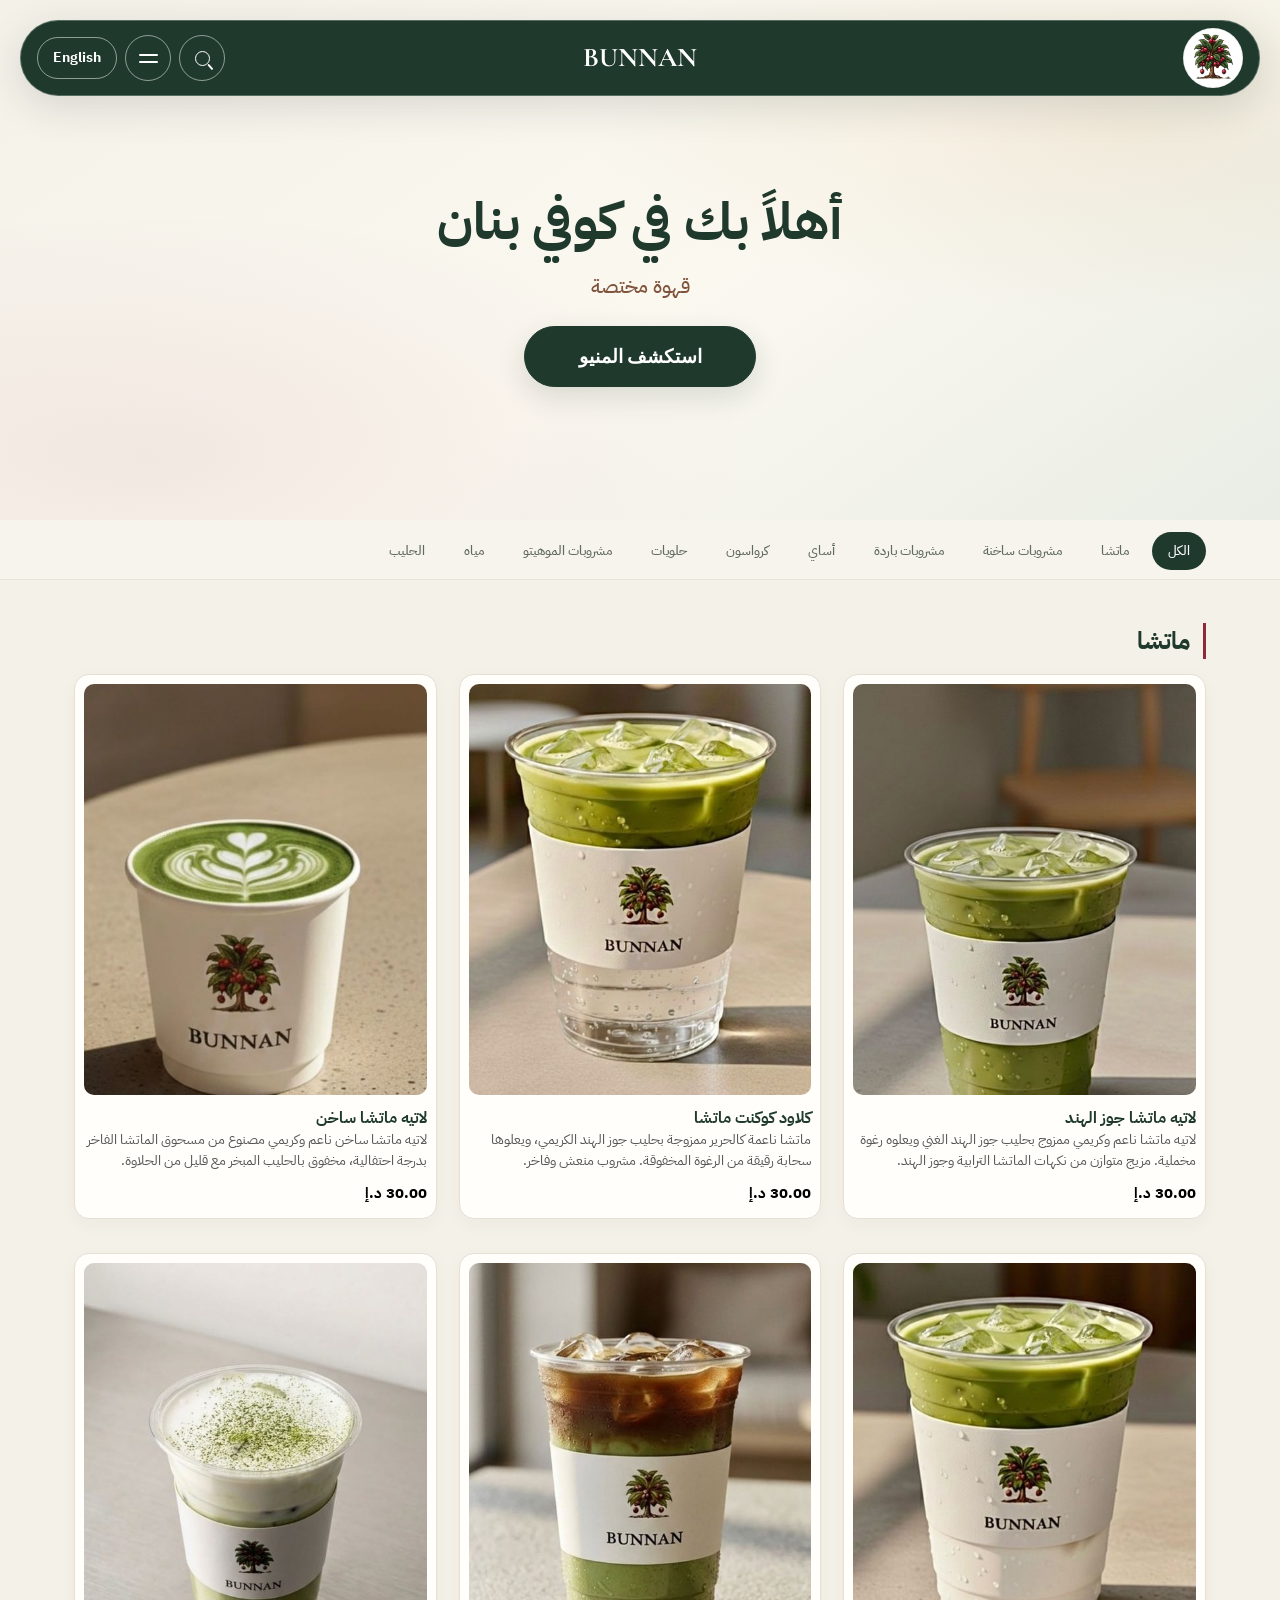
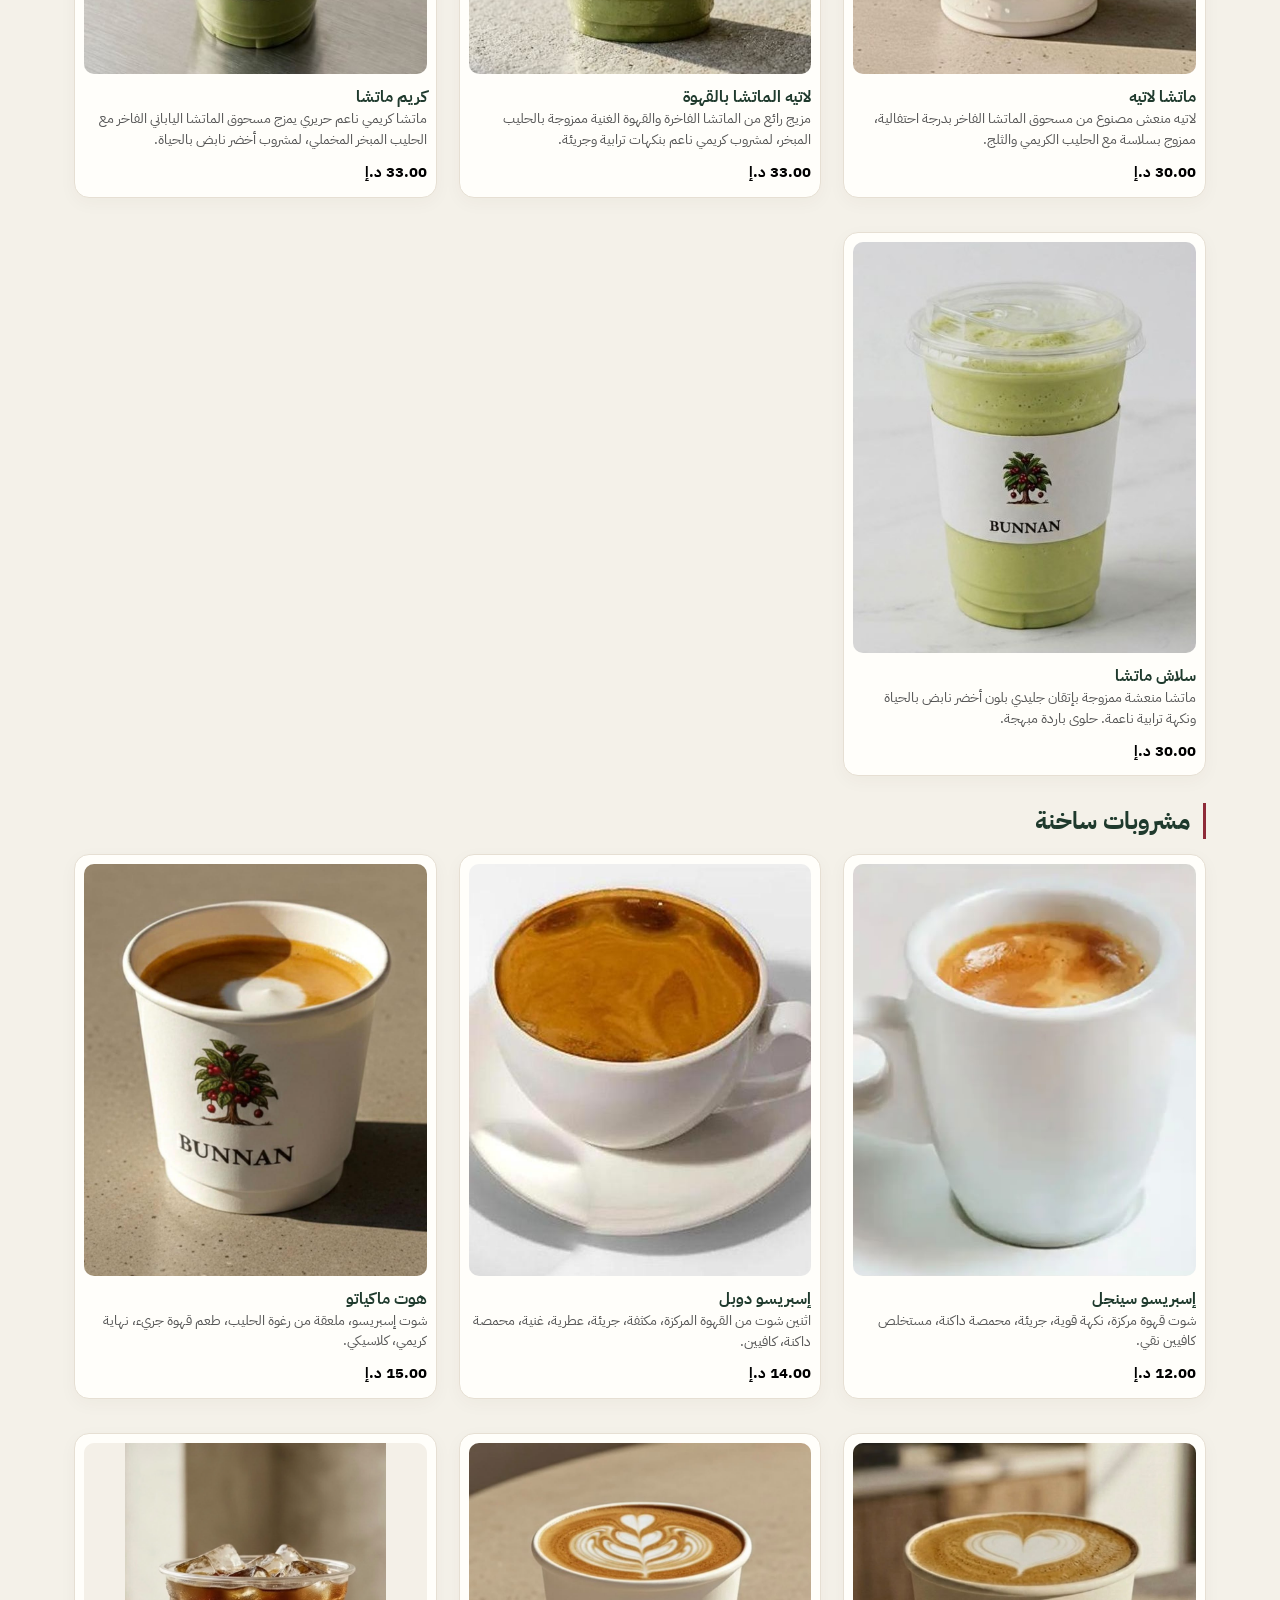
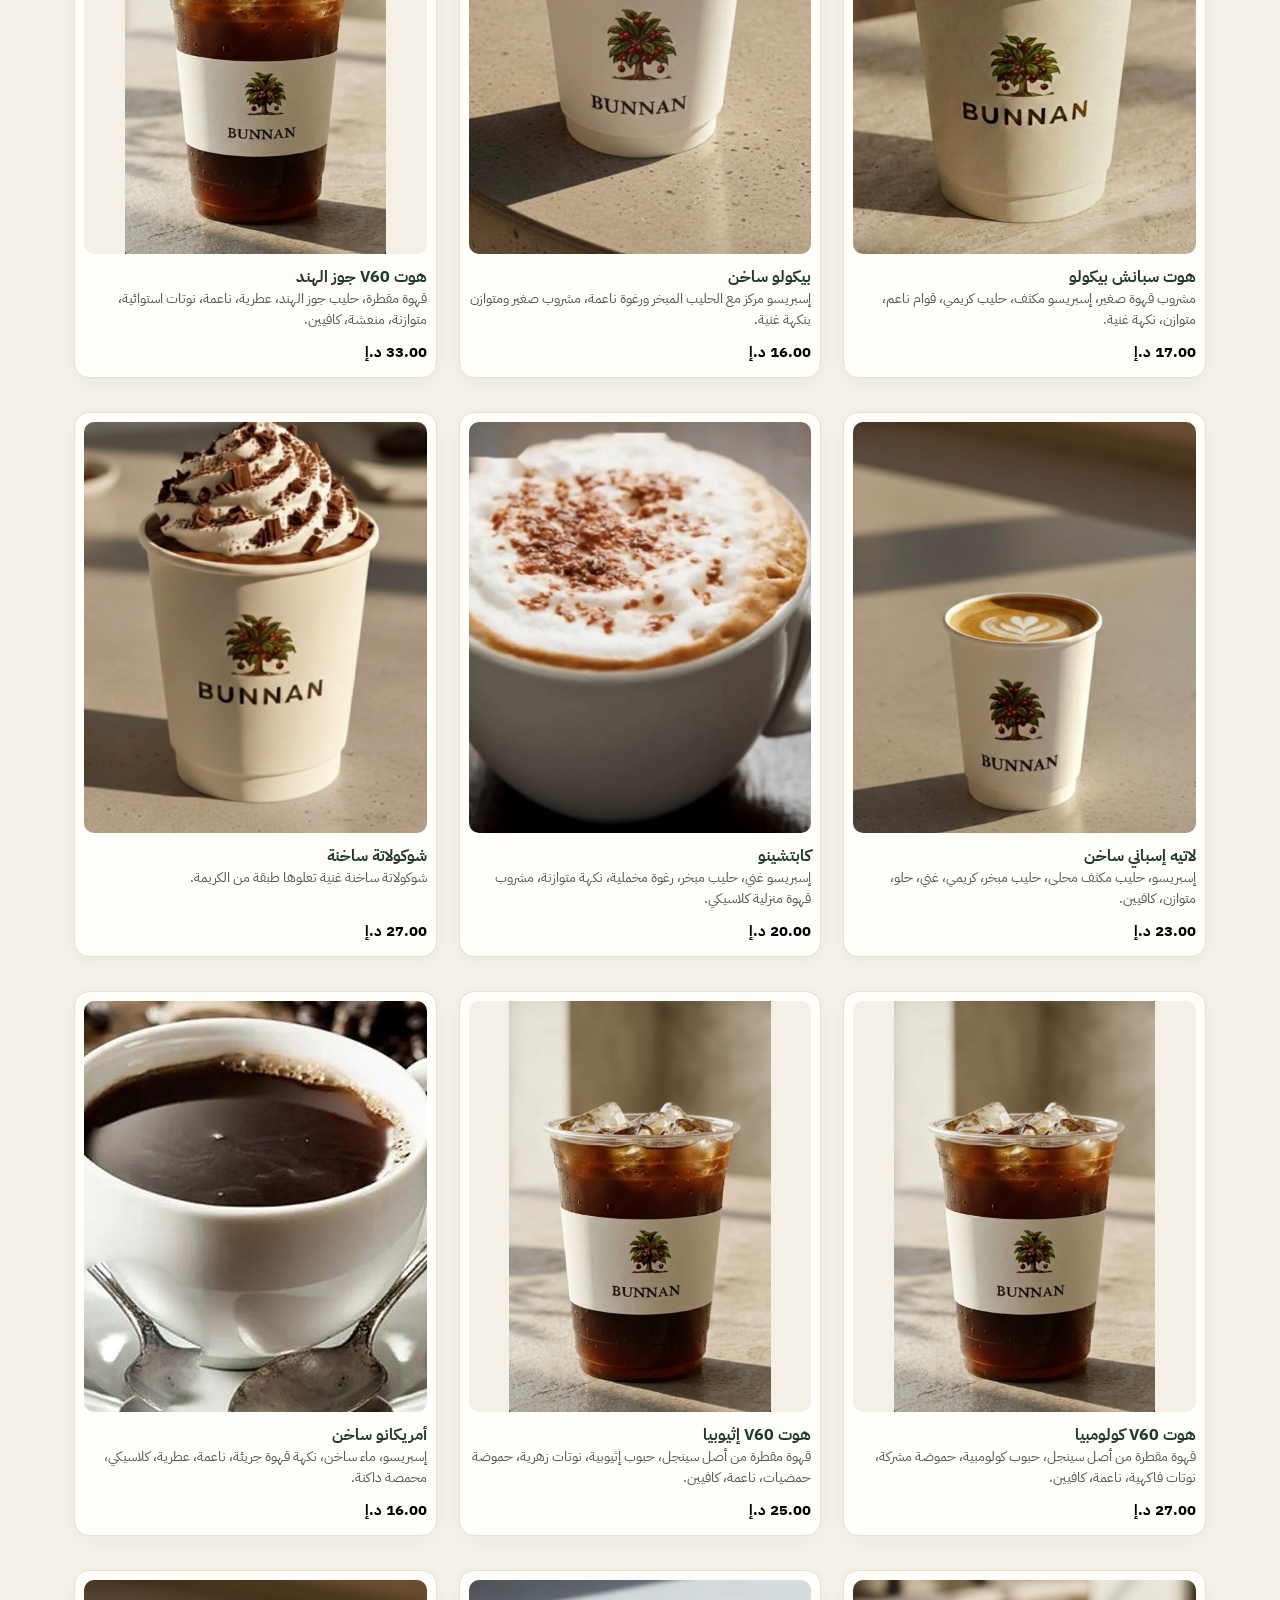
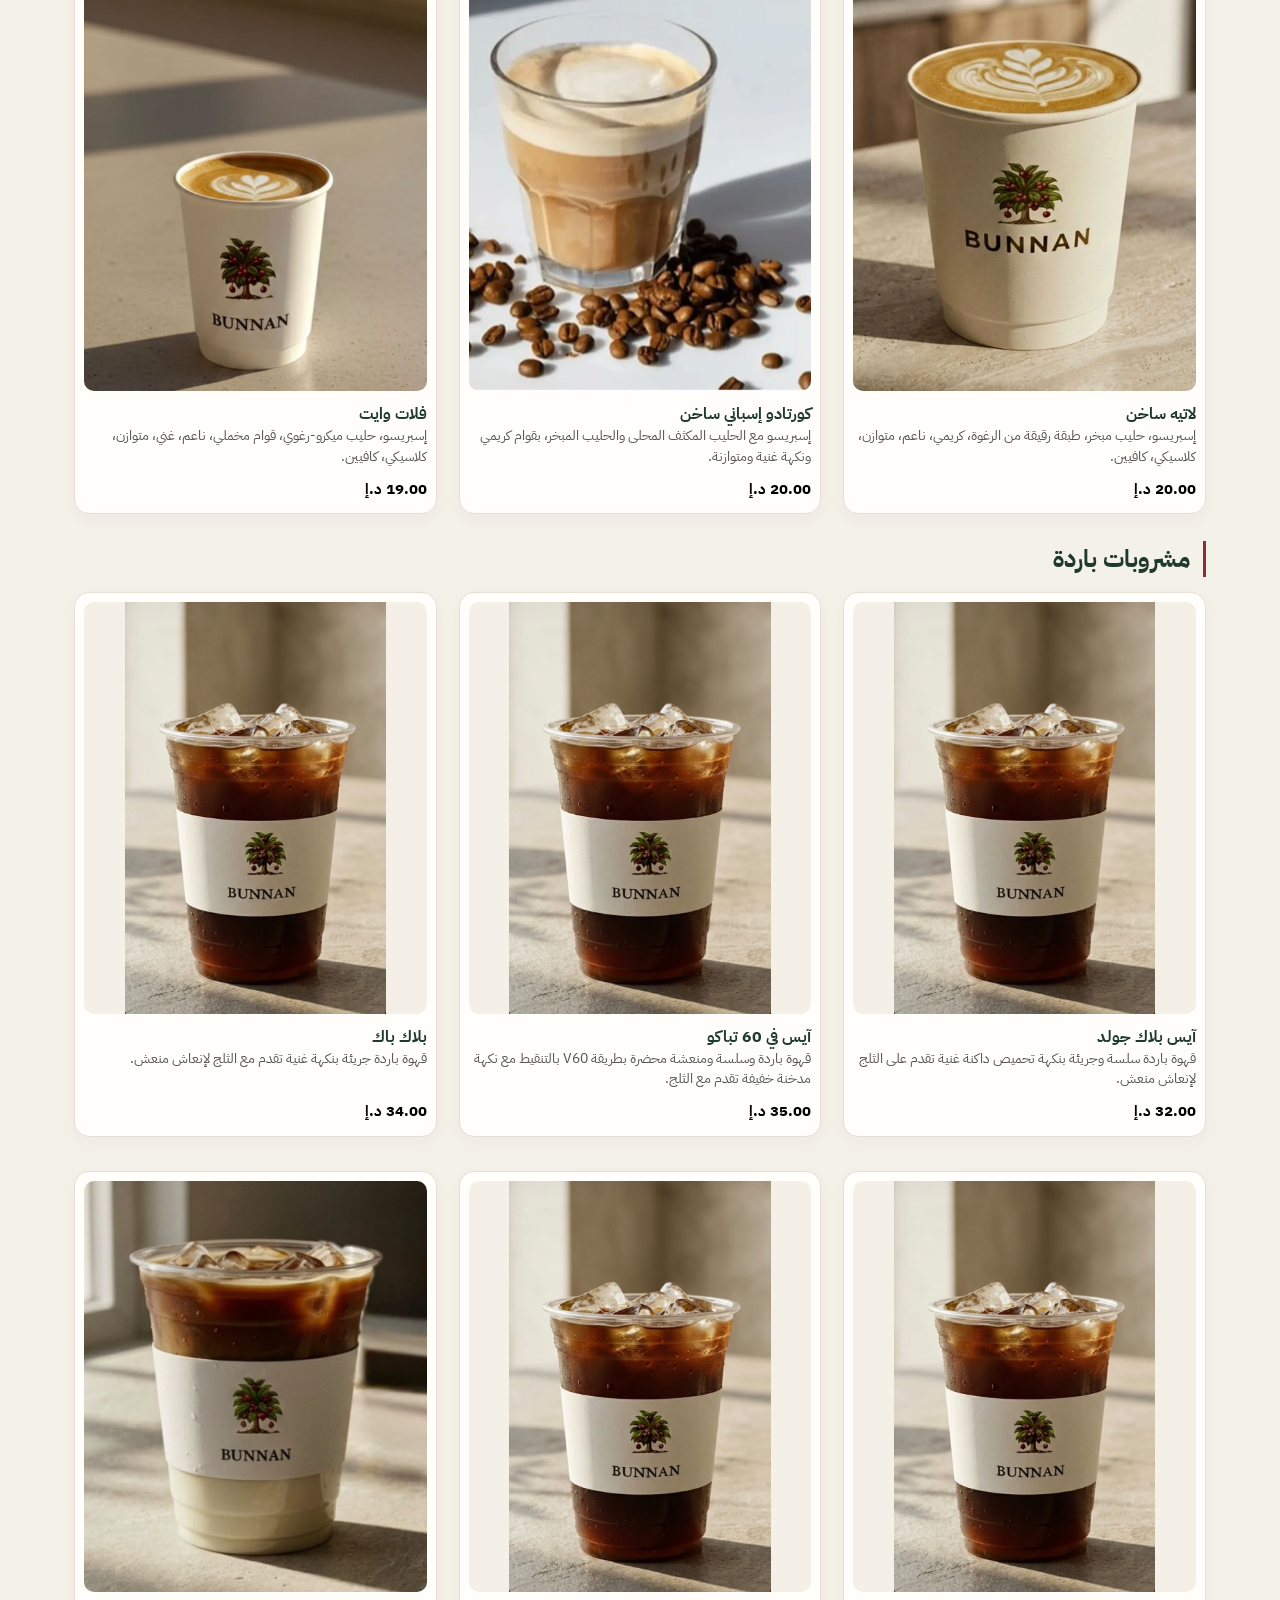
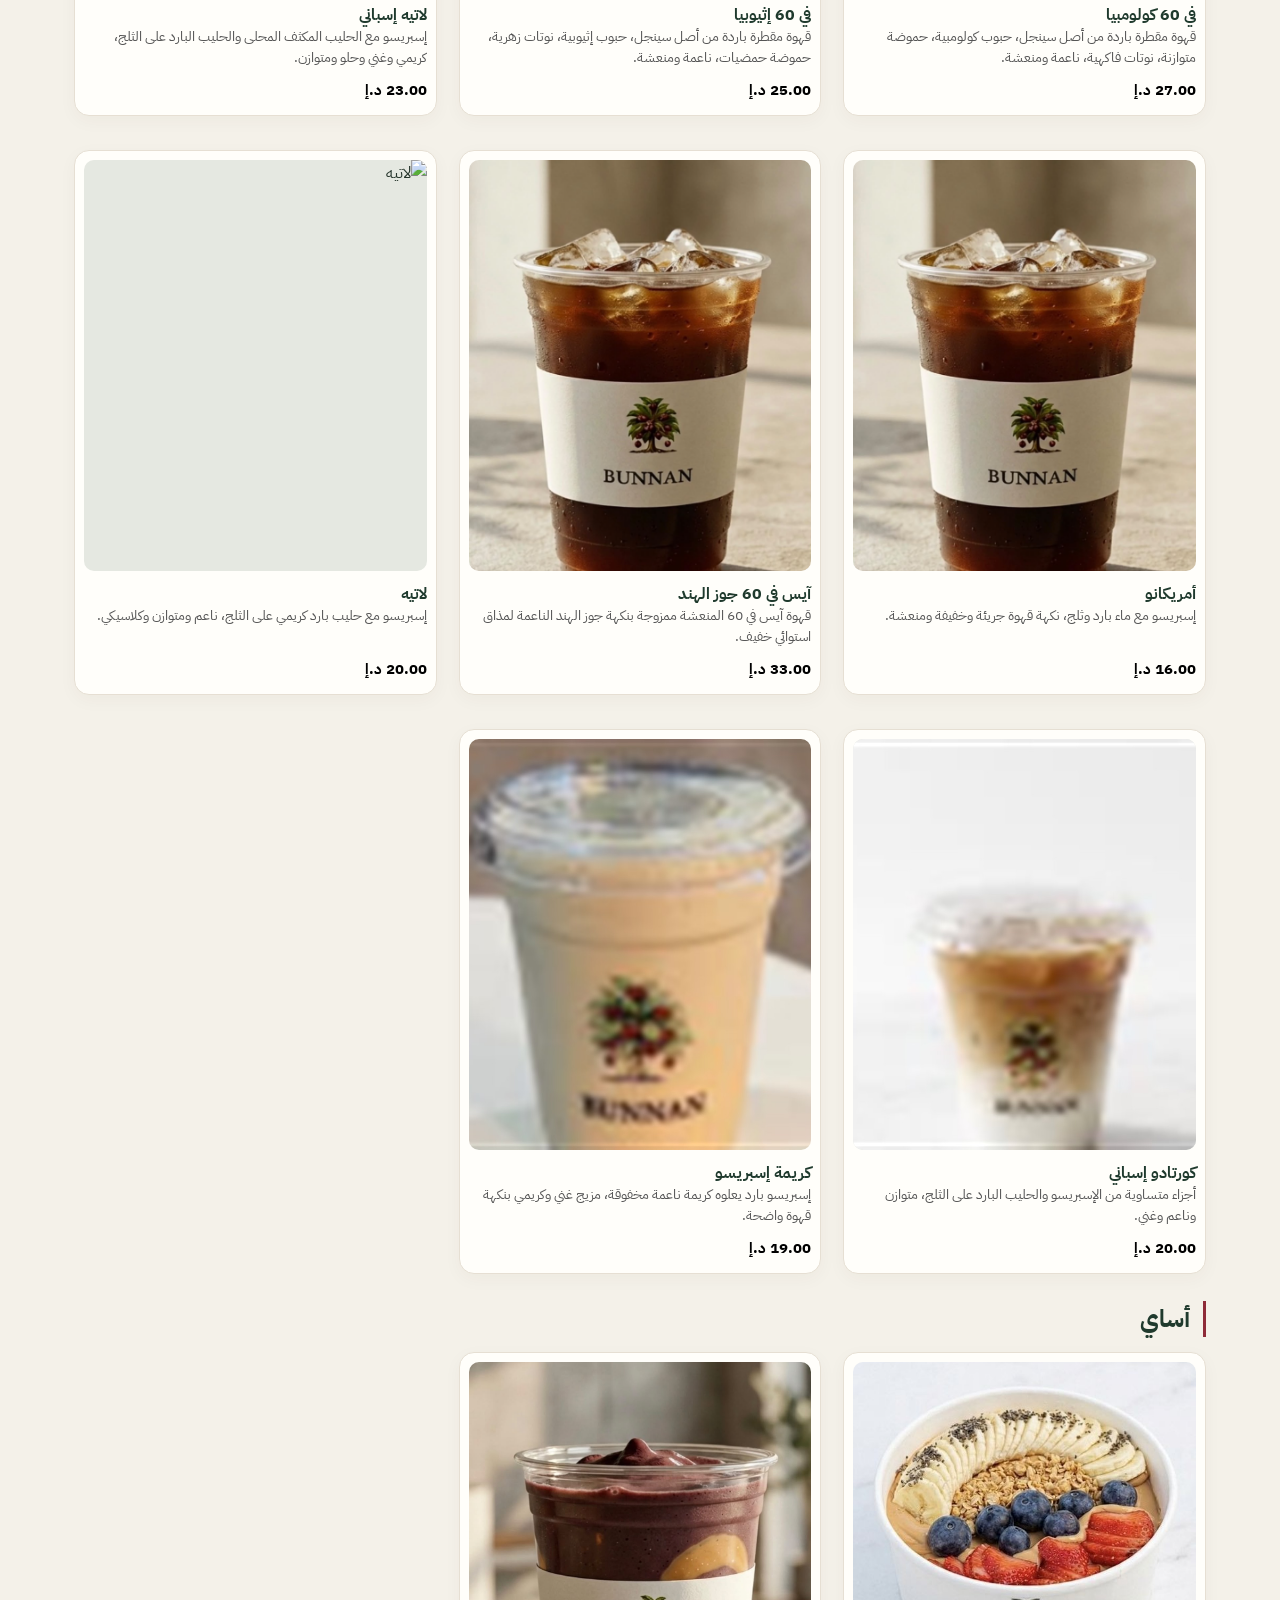
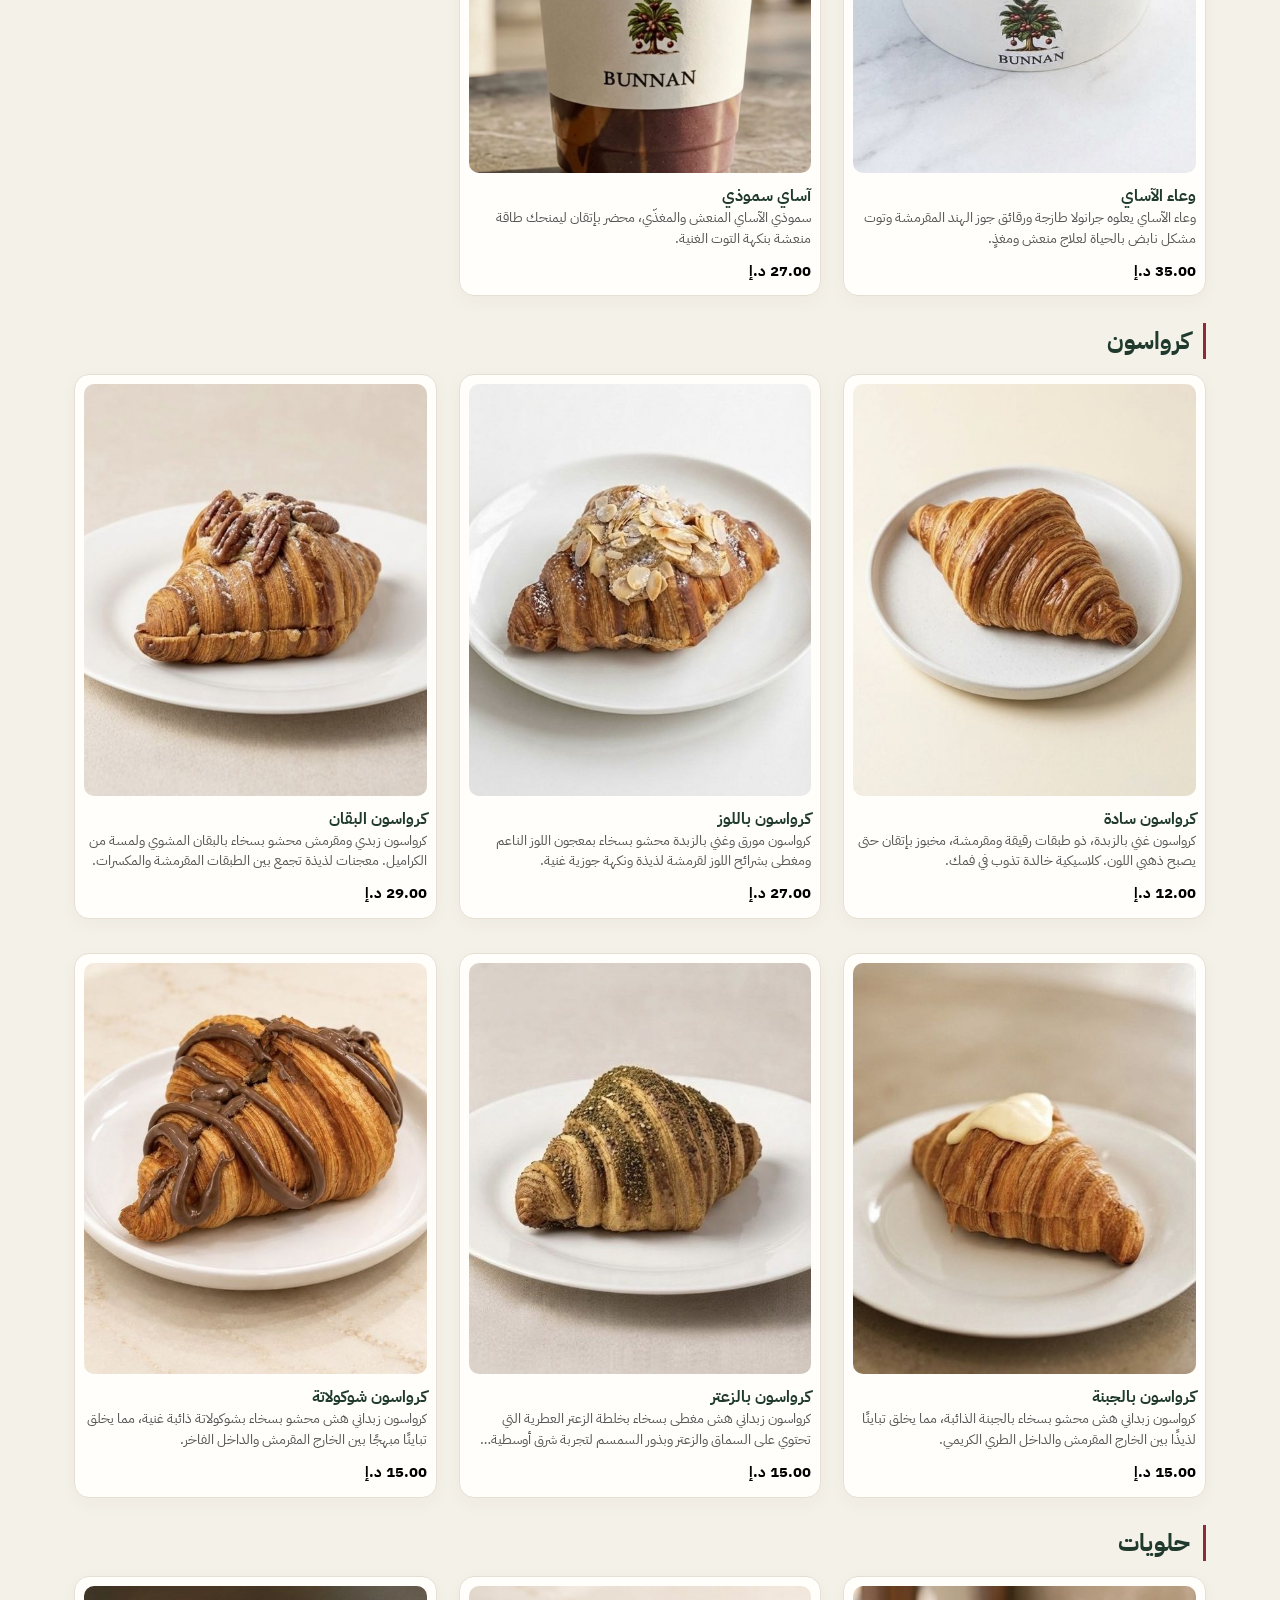
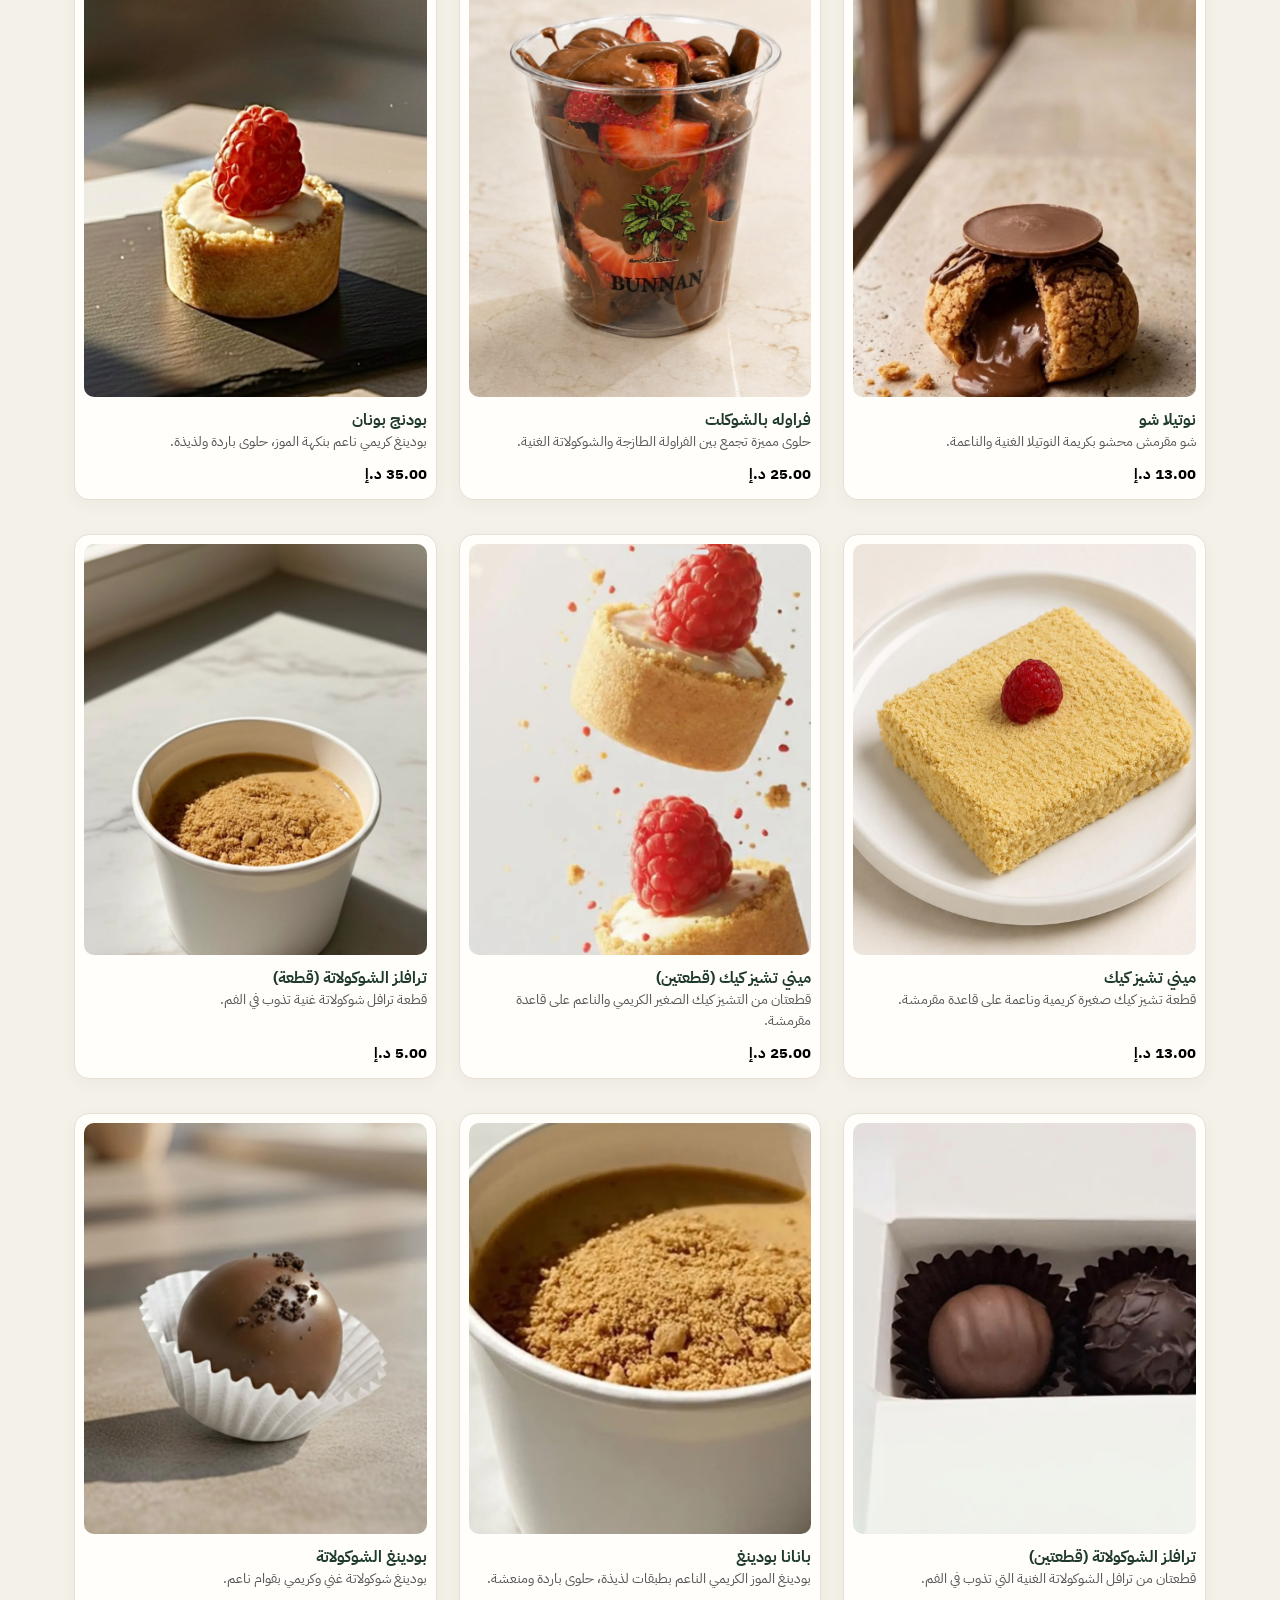
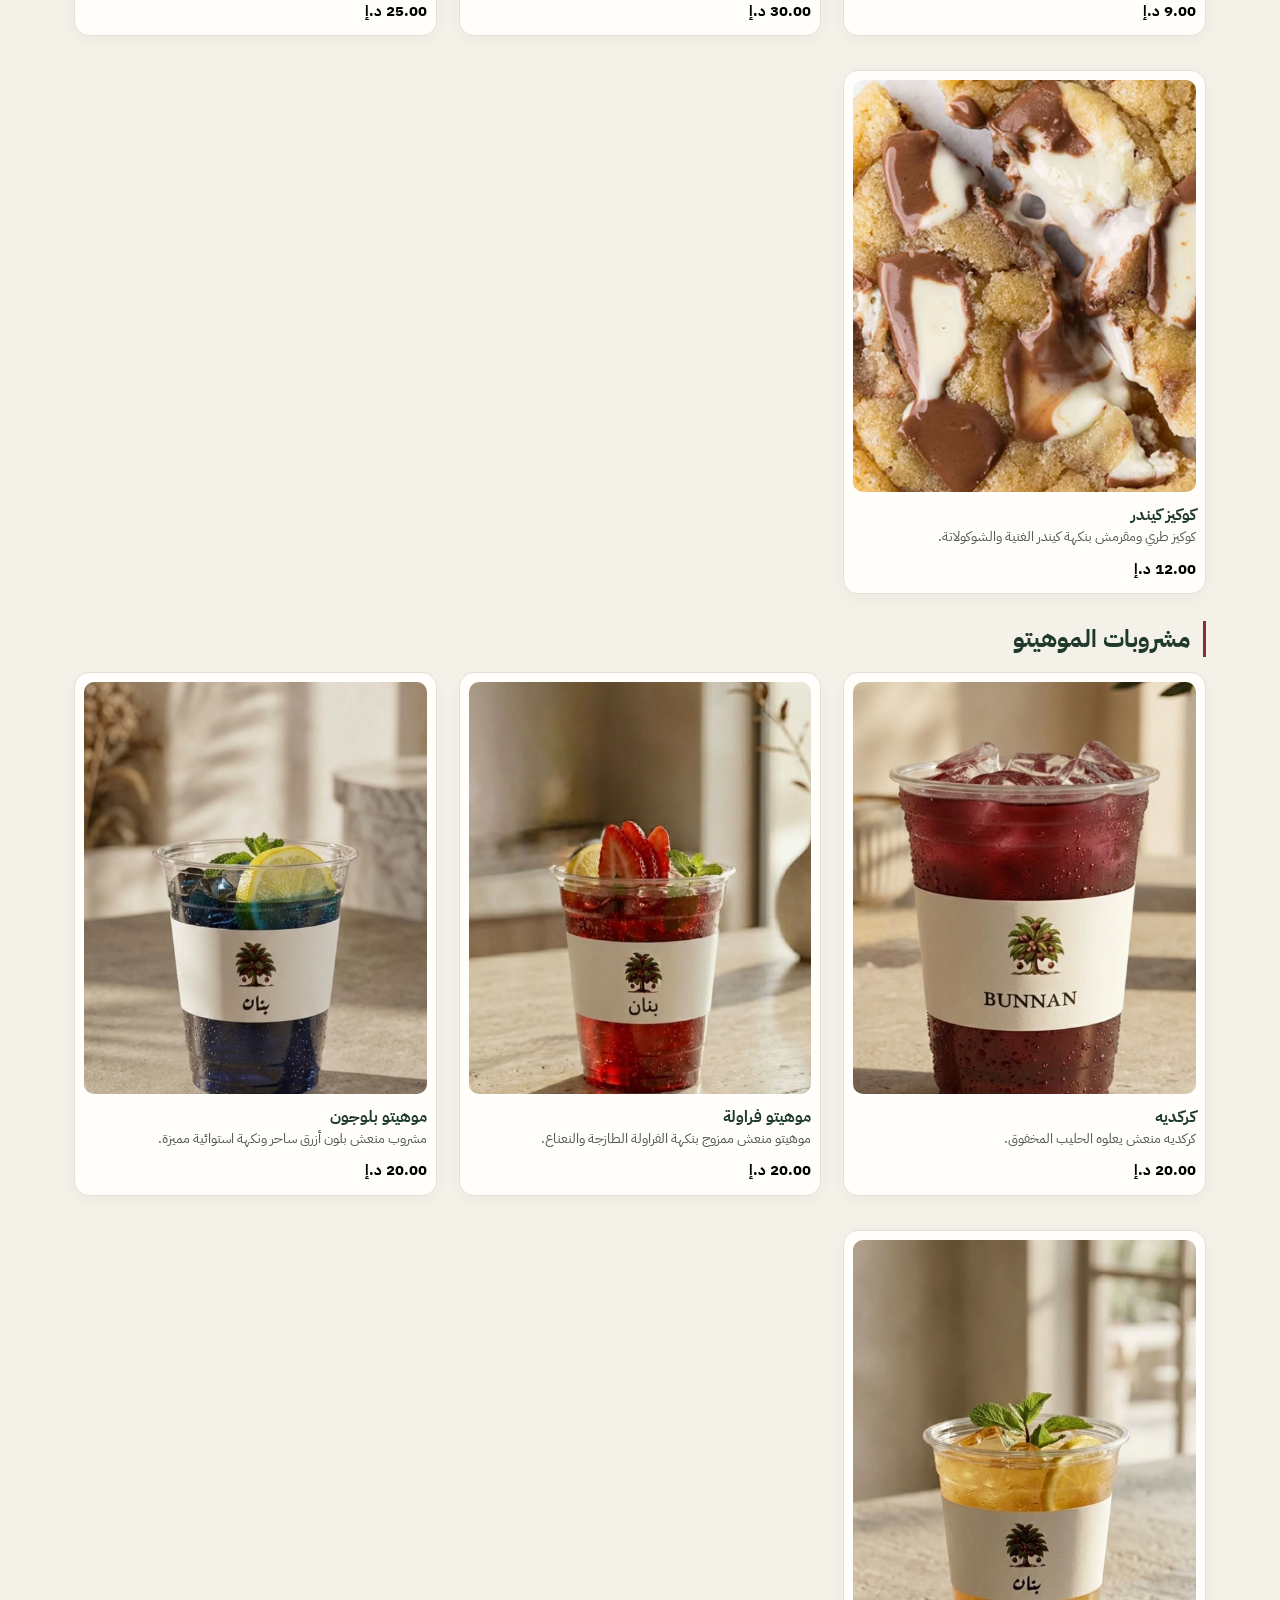
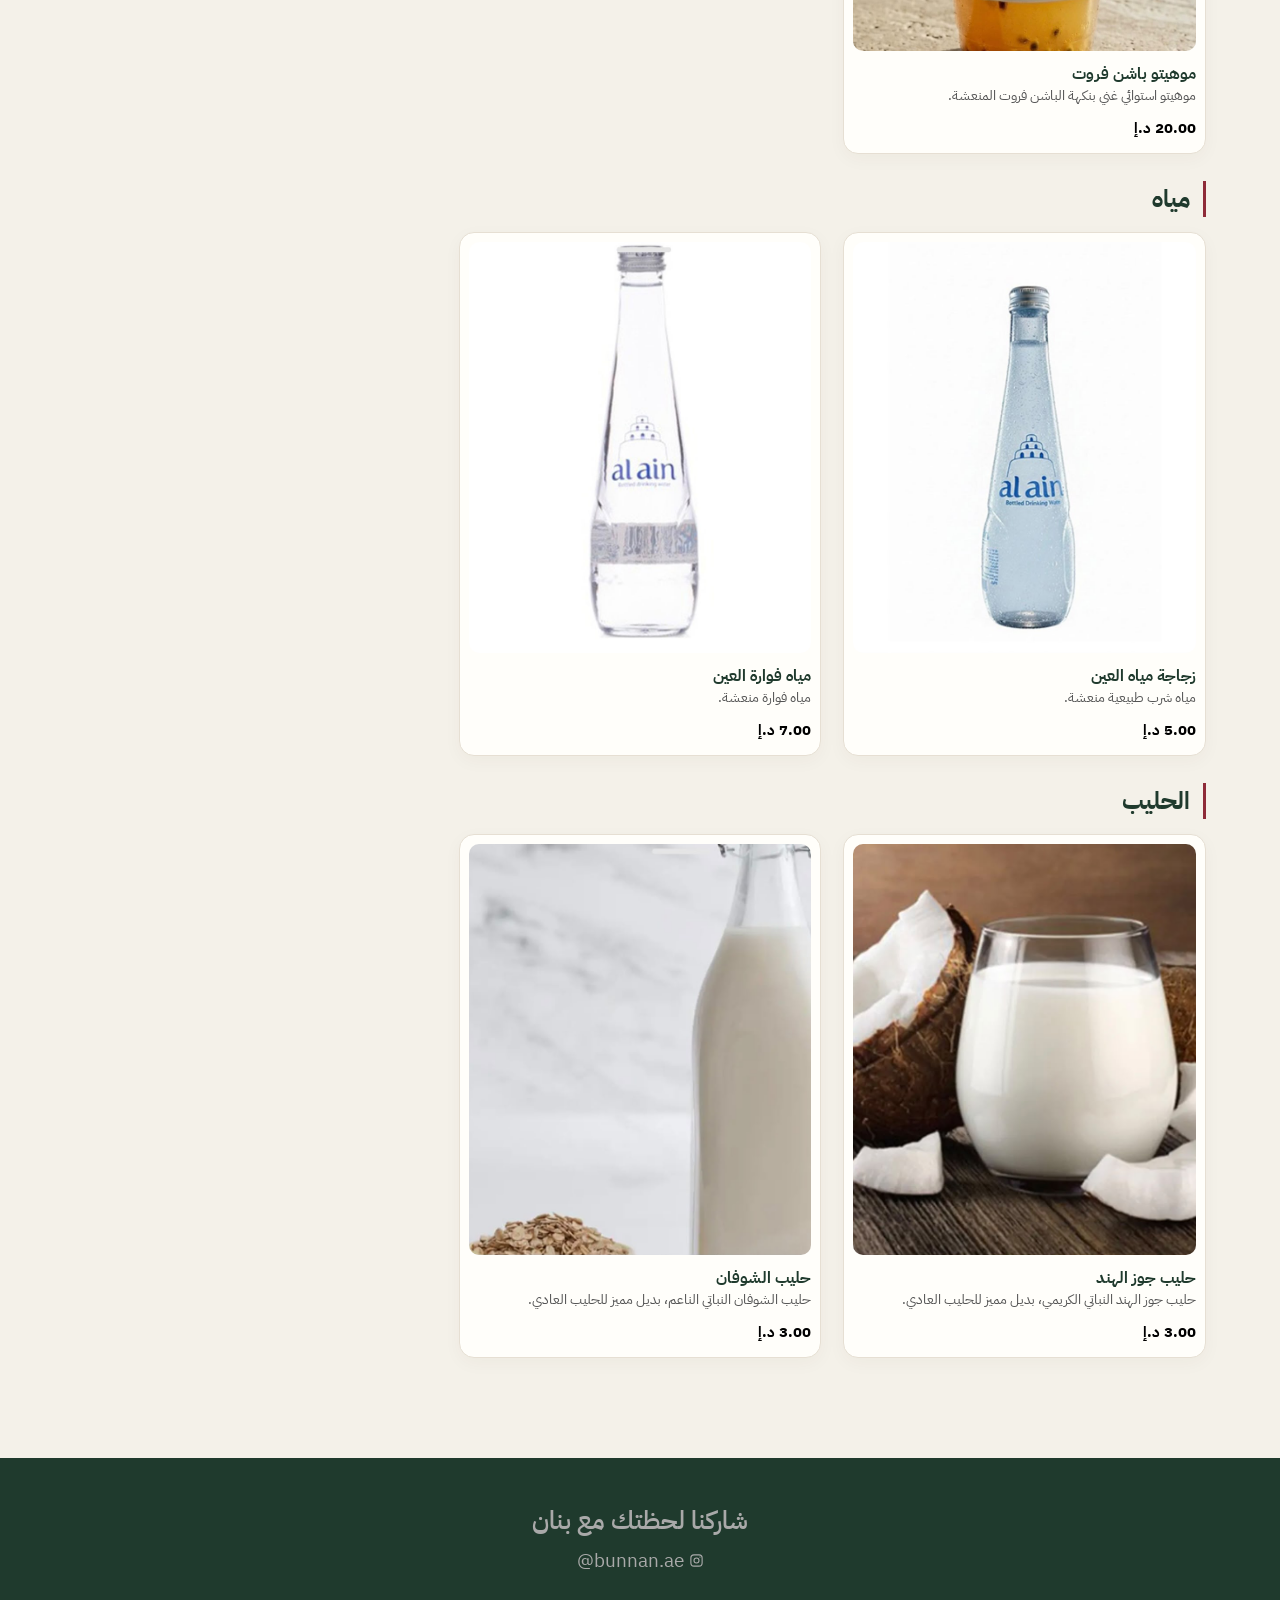
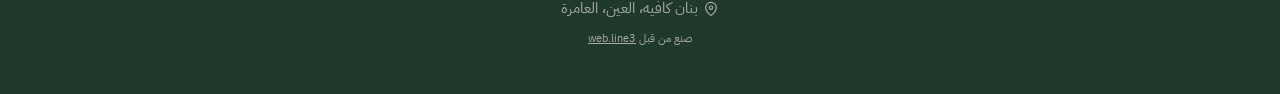
==== index.html @ 2fe4b84b "Align English drink names with Arabic Co-authored-by: Copilot <223556219+Copilot@users.noreply.githu" ====
<!DOCTYPE html>
<html lang="ar" dir="rtl">
<head>
<meta charset="utf-8">
<meta name="viewport" content="width=device-width, initial-scale=1, viewport-fit=cover">
<title>Bunnan Coffee | بنان كافيه</title>
<link rel="preconnect" href="https://fonts.googleapis.com">
<link rel="preconnect" href="https://fonts.gstatic.com" crossorigin>
<link href="https://fonts.googleapis.com/css2?family=Cormorant+Garamond:wght@500;600;700&family=IBM+Plex+Sans+Arabic:wght@400;500;600;700&family=Reem+Kufi:wght@400;500;600;700&display=swap" rel="stylesheet">
<link rel="stylesheet" href="style.css">
</head>
<body>
<header class="hero" id="top" aria-labelledby="hero-title">
  <nav class="hero-bar" aria-label="التنقل الرئيسي" data-ar-label="التنقل الرئيسي" data-en-label="Main navigation">
    <a class="brand" href="#top" aria-label="Bunnan Coffee، الرئيسية" data-ar-label="Bunnan Coffee، الرئيسية" data-en-label="Bunnan Coffee, home">
      <span class="brand-word" lang="en" dir="ltr">BUNNAN</span>
      <span class="brand-mark"><img src="images/logo.png" alt="Bunnan Coffee logo"></span>
    </a>
    <div class="hero-actions">
      <button id="language-toggle" class="language-button" type="button" aria-label="Switch language" title="Switch language">English</button>
      <button id="menu-trigger" class="icon-button" type="button" aria-label="انتقل إلى المنيو" title="انتقل إلى المنيو">
        <span class="menu-icon" aria-hidden="true"><i></i><i></i></span>
      </button>
      <button id="search-trigger" class="icon-button" type="button" aria-label="ابحث في المنيو" title="ابحث في المنيو">
        <span class="search-icon" aria-hidden="true"></span>
      </button>
    </div>
  </nav>
  <div class="hero-copy">
    <h1 id="hero-title" data-ar="أهلاً بك في كوفي بنان" data-en="Welcome to Bunnan Coffee">أهلاً بك في كوفي بنان</h1>
    <p class="hero-description" data-ar="قهوة مختصة" data-en="Specialty coffee">قهوة مختصة</p>
    <a class="hero-cta" href="#menu-tools" lang="en" dir="ltr" data-ar="استكشف المنيو" data-en="Explore Menu">استكشف المنيو</a>
  </div>
</header>
<section class="menu-tools" id="menu-tools" aria-label="البحث في المنيو" data-ar-label="البحث في المنيو" data-en-label="Menu search">
  <div class="tools-inner">
    <form id="search-form" class="search-field" role="search">
      <span class="search-icon" aria-hidden="true"></span>
      <input id="menu-search" type="search" placeholder="ابحث عن مشروب أو صنف" data-ar-placeholder="ابحث عن مشروب أو صنف" data-en-placeholder="Search drinks or items" autocomplete="off" aria-label="ابحث عن مشروب أو صنف" data-ar-label="ابحث عن مشروب أو صنف" data-en-label="Search drinks or items">
      <button class="clear-search" id="clear-search" type="button" aria-label="مسح البحث" title="مسح البحث" data-ar-label="مسح البحث" data-en-label="Clear search" data-ar-title="مسح البحث" data-en-title="Clear search">×</button>
    </form>
    <nav id="chips" aria-label="تصنيفات المنيو" data-ar-label="تصنيفات المنيو" data-en-label="Menu categories"></nav>
  </div>
</section>
<main id="menu">
  <div id="app"></div>
</main>
<footer class="site-footer">
  <p class="footer-title" data-ar="شاركنا لحظتك مع بنان" data-en="Share your moment with Bunnan">شاركنا لحظتك مع بنان</p>
  <a class="footer-social" href="https://www.instagram.com/bunnan.ae/" target="_blank" rel="noreferrer">
    @bunnan.ae
    <svg class="instagram-icon" viewBox="0 0 24 24" aria-hidden="true" focusable="false">
      <rect x="3" y="3" width="18" height="18" rx="5"></rect>
      <circle cx="12" cy="12" r="4"></circle>
      <circle class="instagram-icon-dot" cx="17.5" cy="6.5" r="1"></circle>
    </svg>
  </a>
  <br>
  <a class="footer-location" href="https://maps.app.goo.gl/QiHh9ZCyEfbAZWTt5?g_st=ic" target="_blank" rel="noopener noreferrer">
    <svg class="location-icon" viewBox="0 0 24 24" aria-hidden="true" focusable="false">
      <path d="M20 10c0 5-8 12-8 12S4 15 4 10a8 8 0 1 1 16 0Z"></path>
      <circle cx="12" cy="10" r="2.5"></circle>
    </svg>
    <span data-ar="بنان كافيه، العين، العامرة" data-en="Bunnan Coffee, Al Ain, Al Amrah">بنان كافيه، العين، العامرة</span>
  </a>
  <p class="footer-credit"><span data-ar="صنع من قبل" data-en="Made by">صنع من قبل</span> <a href="https://www.instagram.com/web.line3/" target="_blank" rel="noreferrer">web.line3</a></p>
</footer>
<script src="menu.js?v=hibiscus-mojito-20261007"></script>
<script src="supabase-config.js"></script>
<script src="https://cdn.jsdelivr.net/npm/@supabase/supabase-js@2"></script>
<script src="app.js?v=drink-translation-20261007"></script>
</body>
</html>
---- style.css ----
:root{--linen:#F4F1E9;--forest:#1F3A2D;--cherry:#8E2B38;--coffee:#80533d;--gold:#c49a54;--ink:#24342a;--mute:#717970;--line:#e5ded1;--paper:#fff;color-scheme:light;box-sizing:border-box;padding-top:env(safe-area-inset-top,0px);padding-bottom:env(safe-area-inset-bottom,0px)}
html{scroll-padding-top:84px;scroll-behavior:smooth}
*,*::before,*::after{box-sizing:border-box}
body{margin:0;background:var(--linen);color:var(--ink);font-family:"IBM Plex Sans Arabic",sans-serif;line-height:1.65}
button,input{font:inherit;color:inherit}
.hero{position:relative;isolation:isolate;display:flex;min-height:520px;flex-direction:column;align-items:center;justify-content:center;overflow:hidden;padding:112px 24px 60px;background:radial-gradient(ellipse at 12% 88%,#8e2b3812 0,transparent 38%),radial-gradient(ellipse at 88% 24%,#c49a5420 0,transparent 34%),linear-gradient(145deg,#f4f1e9 0%,#fbf8f0 55%,#e9ede5 100%);color:var(--forest)}
.hero-bar{position:absolute;top:20px;right:max(18px,calc((100vw - 1240px)/2));left:max(18px,calc((100vw - 1240px)/2));z-index:3;display:flex;align-items:center;justify-content:space-between;min-height:76px;padding:8px 13px 8px 16px;border:1px solid #ffffff40;border-radius:999px;background:var(--forest);box-shadow:0 10px 40px #17251d24;backdrop-filter:blur(18px);-webkit-backdrop-filter:blur(18px)}
.brand{position:absolute;inset:0;width:auto;height:auto;overflow:visible;direction:ltr;text-decoration:none;pointer-events:none}
html[lang="en"] .brand{flex-direction:row-reverse}
.brand-word{position:absolute;top:50%;left:50%;color:#fff;font-family:"Cormorant Garamond",serif;font-size:27px;font-weight:700;transform:translate(-50%,-50%)}
.brand-mark{position:absolute;top:50%;right:16px;display:grid;width:60px;height:60px;place-items:center;overflow:hidden;border:1px solid #00000012;border-radius:50%;background:#fff;pointer-events:auto;transform:translateY(-50%)}
.brand-mark img{display:block;width:100%;height:100%;object-fit:cover}
.hero-actions{position:absolute;left:16px;display:flex;align-items:center;gap:8px;direction:ltr}
.icon-button{display:grid;width:46px;height:46px;place-items:center;border:1px solid #ffffff80;border-radius:50%;background:transparent;color:#fff;cursor:pointer;transition:background .2s,transform .2s}
.language-button{min-height:42px;padding:0 15px;border:1px solid #ffffff80;border-radius:999px;background:transparent;color:#fff;font-size:14px;font-weight:700;cursor:pointer;transition:background .2s,transform .2s}
.language-button:hover{background:#ffffff24;transform:translateY(-1px)}
.icon-button:hover{background:#ffffff24;transform:translateY(-1px)}
.search-icon{position:relative;display:block;width:15px;height:15px;border:1.7px solid currentColor;border-radius:50%}
.search-icon::after{position:absolute;right:-5px;bottom:-3px;width:7px;height:1.7px;border-radius:2px;background:currentColor;content:"";transform:rotate(48deg)}
.menu-icon{display:grid;width:19px;gap:5px}
.menu-icon i{display:block;width:19px;height:2px;border-radius:2px;background:currentColor}
.hero-copy{position:static;width:min(92%,720px);margin:auto;text-align:center;transform:none}
.hero-kicker{margin:0 0 15px;color:var(--cherry);font-size:14px;font-weight:600;animation:rise-in .8s .08s both}
.hero-copy h1{margin:0;color:var(--forest);font-family:"IBM Plex Sans Arabic",sans-serif;font-size:52px;font-weight:700;line-height:1.45;animation:rise-in .8s .2s both}
.hero-description{margin:10px 0 23px;color:var(--coffee);font-size:20px;font-weight:500;animation:rise-in .8s .32s both}
.hero-cta{display:inline-flex;min-width:232px;align-items:center;justify-content:center;gap:15px;padding:14px 26px;border:1px solid var(--forest);border-radius:999px;background:var(--forest);color:#fff;text-decoration:none;font-family:"Cormorant Garamond",serif;font-size:19px;font-weight:600;box-shadow:0 10px 28px #1f3a2d24;transition:background .2s,color .2s,transform .2s;animation:rise-in .8s .4s both}
.hero-cta:hover{border-color:var(--cherry);background:var(--cherry);color:#fff;transform:translateY(-2px)}
.hero-cta span{font-size:20px;line-height:1}
@keyframes rise-in{from{opacity:0;transform:translateY(14px)}to{opacity:1;transform:translateY(0)}}
@media(max-width:700px){
	.hero{min-height:460px;padding:91px 14px 48px}
	.hero-bar{top:12px;right:12px;left:12px;min-height:64px;padding:6px 9px 6px 11px}
	.brand-word{left:calc(50% + 8px);font-size:18px}
	.brand-mark{right:10px;width:48px;height:48px}
	.hero-actions{left:10px;gap:2px}
	.icon-button{width:32px;height:32px}
	.language-button{min-height:32px;padding:0 6px;font-size:11px}
	.hero-copy{width:96%}
	.hero-kicker{margin-bottom:10px;font-size:12px}
	.hero-copy h1{font-size:36px;line-height:1.55}
	.hero-description{margin:8px auto 17px;font-size:18px}
	.hero-cta{min-width:205px;padding:12px 21px;font-size:18px}
}
@media(max-width:370px){
	.brand-word{left:calc(50% + 11px);font-size:17px}
	.icon-button{width:30px;height:30px}
	.language-button{min-height:30px;padding:0 4px;font-size:10px}
}
@media(prefers-reduced-motion:reduce){
	.brew-copy,.brew-copy h1,.brew-english{animation:none}
	.brew-copy,.brew-copy h1,.brew-english{opacity:1;transform:none}
}
.menu-tools{position:sticky;top:0;z-index:10;border-bottom:1px solid #e5ded1cc;background:#f8f5eee8;backdrop-filter:blur(18px);-webkit-backdrop-filter:blur(18px)}
.tools-inner{max-width:1180px;margin:auto;padding:12px 24px 9px}
.menu-tools:not(.search-open) .search-field{display:none}
.menu-tools.search-open .search-field{display:flex}
.search-field{position:relative;display:flex;align-items:center;gap:12px;width:min(100%,470px);min-height:45px;margin:0 auto 8px;padding:0 15px;border:1px solid #d8cbb8;border-radius:999px;background:#fff;color:var(--coffee)}
.search-field .search-icon{flex:none}
.search-field input{width:100%;min-width:0;border:0;outline:0;background:transparent;font-size:14px}
.search-field input::placeholder{color:#899087}
.clear-search{display:none;flex:none;width:26px;height:26px;border:0;border-radius:50%;background:#edf0ea;color:var(--forest);font-size:20px;line-height:1;cursor:pointer}
.clear-search.visible{display:block}
#chips{display:flex;gap:7px;overflow-x:auto;scrollbar-width:none}
#chips::-webkit-scrollbar{display:none}
.chip{flex:none;min-height:38px;padding:7px 15px;border:1px solid transparent;border-radius:999px;background:transparent;color:#606b61;cursor:pointer;white-space:nowrap;font-size:13px;font-weight:500;transition:background .2s,color .2s,border-color .2s}
.chip:hover{border-color:#8e2b3840;background:#fff;color:var(--cherry)}
.chip.on{background:var(--forest);color:#fff}
:focus-visible{outline:3px solid #8e2b38a3;outline-offset:3px}
main{max-width:1180px;margin:0 auto;padding:16px 24px 100px}
h2{margin:27px 0 15px;padding-inline-start:13px;border-inline-start:3px solid var(--cherry);color:var(--forest);font-family:"IBM Plex Sans Arabic",sans-serif;font-size:24px;font-weight:700;line-height:1.5}
.grid{display:grid;grid-template-columns:repeat(2,minmax(0,1fr));gap:25px 16px}
@media(min-width:850px){.grid{grid-template-columns:repeat(3,minmax(0,1fr));gap:34px 22px}}
.card{position:relative;display:flex;min-width:0;flex-direction:column;padding:9px 9px 12px;border:1px solid #e6dfd3;border-radius:15px;background:#fffefa;box-shadow:0 5px 18px #46351e0a;transition:transform .22s,border-color .22s,box-shadow .22s}
.card:hover{transform:translateY(-3px);border-color:#c49a5466;box-shadow:0 12px 28px #46351e14}
.ph{position:relative;aspect-ratio:4/4.8;overflow:hidden;border-radius:10px;background:#e5e8e1}
.ph img{width:100%;height:100%;object-fit:cover;transition:transform .55s cubic-bezier(.2,.7,.2,1)}
.ph img.shift-right{object-position:42% center}
.card:hover .ph img{transform:scale(1.035)}
.ph img.fit-contain{object-fit:contain;background:#f4f0e8}
.card:hover .ph img.fit-contain{transform:none}
.ph img.rotate-half{transform:rotate(180deg)}
.card h3{margin:11px 0 0;color:var(--forest);font-family:"IBM Plex Sans Arabic",sans-serif;font-size:16px;font-weight:700;line-height:1.5}
.card-en{margin:1px 0 6px;color:var(--mute);font-family:"Cormorant Garamond",serif;font-size:16px;font-weight:600;line-height:1.35;text-align:left}
.card-desc{margin:0 0 9px;color:#555;font-family:"IBM Plex Sans Arabic",sans-serif;font-size:13.5px;line-height:1.55;display:-webkit-box;line-clamp:2;-webkit-line-clamp:2;-webkit-box-orient:vertical;overflow:hidden}
.price{margin-top:auto;color:#000;font-size:15px;font-weight:700}
.empty{margin:55px 0;color:var(--mute);text-align:center}
.site-footer{padding:42px 20px 46px;background:var(--forest);color:#a9a9a9;text-align:center}
.footer-title{margin:0 0 4px;font-family:"IBM Plex Sans Arabic",sans-serif;font-size:25px;font-weight:600}
.footer-social{display:inline-flex;align-items:center;gap:5px;color:inherit;font-size:19px;text-decoration:none;direction:ltr}
.instagram-icon{width:15px;height:15px;fill:none;stroke:currentColor;stroke-width:1.8}
.instagram-icon-dot{fill:currentColor;stroke:none}
.footer-location{display:inline-flex;align-items:center;gap:5px;margin:20px 0 0;color:inherit;font-size:15px;text-decoration:none}
.location-icon{width:16px;height:16px;flex:none;fill:none;stroke:currentColor;stroke-linecap:round;stroke-linejoin:round;stroke-width:1.8}
.footer-social:hover,.footer-location:hover{color:#fff}
.footer-credit{margin:5px 0 0;color:inherit;font-size:11px}
.footer-credit a{color:inherit}
@media(max-width:700px){
	.tools-inner{padding:10px 14px 7px}
	.search-field{min-height:42px;margin-bottom:7px}
	.chip{min-height:35px;padding:6px 13px;font-size:12px}
	main{padding:10px 14px 70px}
	h2{margin:23px 0 12px;font-size:21px}
	.grid{gap:22px 12px}
	.card h3{font-size:14px;line-height:1.55}
	.card-en{font-size:15px}
	.card-desc{font-size:12.5px}
	.price{font-size:14px}
}
@media(prefers-reduced-motion:reduce){
	*,*::before,*::after{scroll-behavior:auto!important;animation-duration:.01ms!important;animation-iteration-count:1!important;transition-duration:.01ms!important}
}
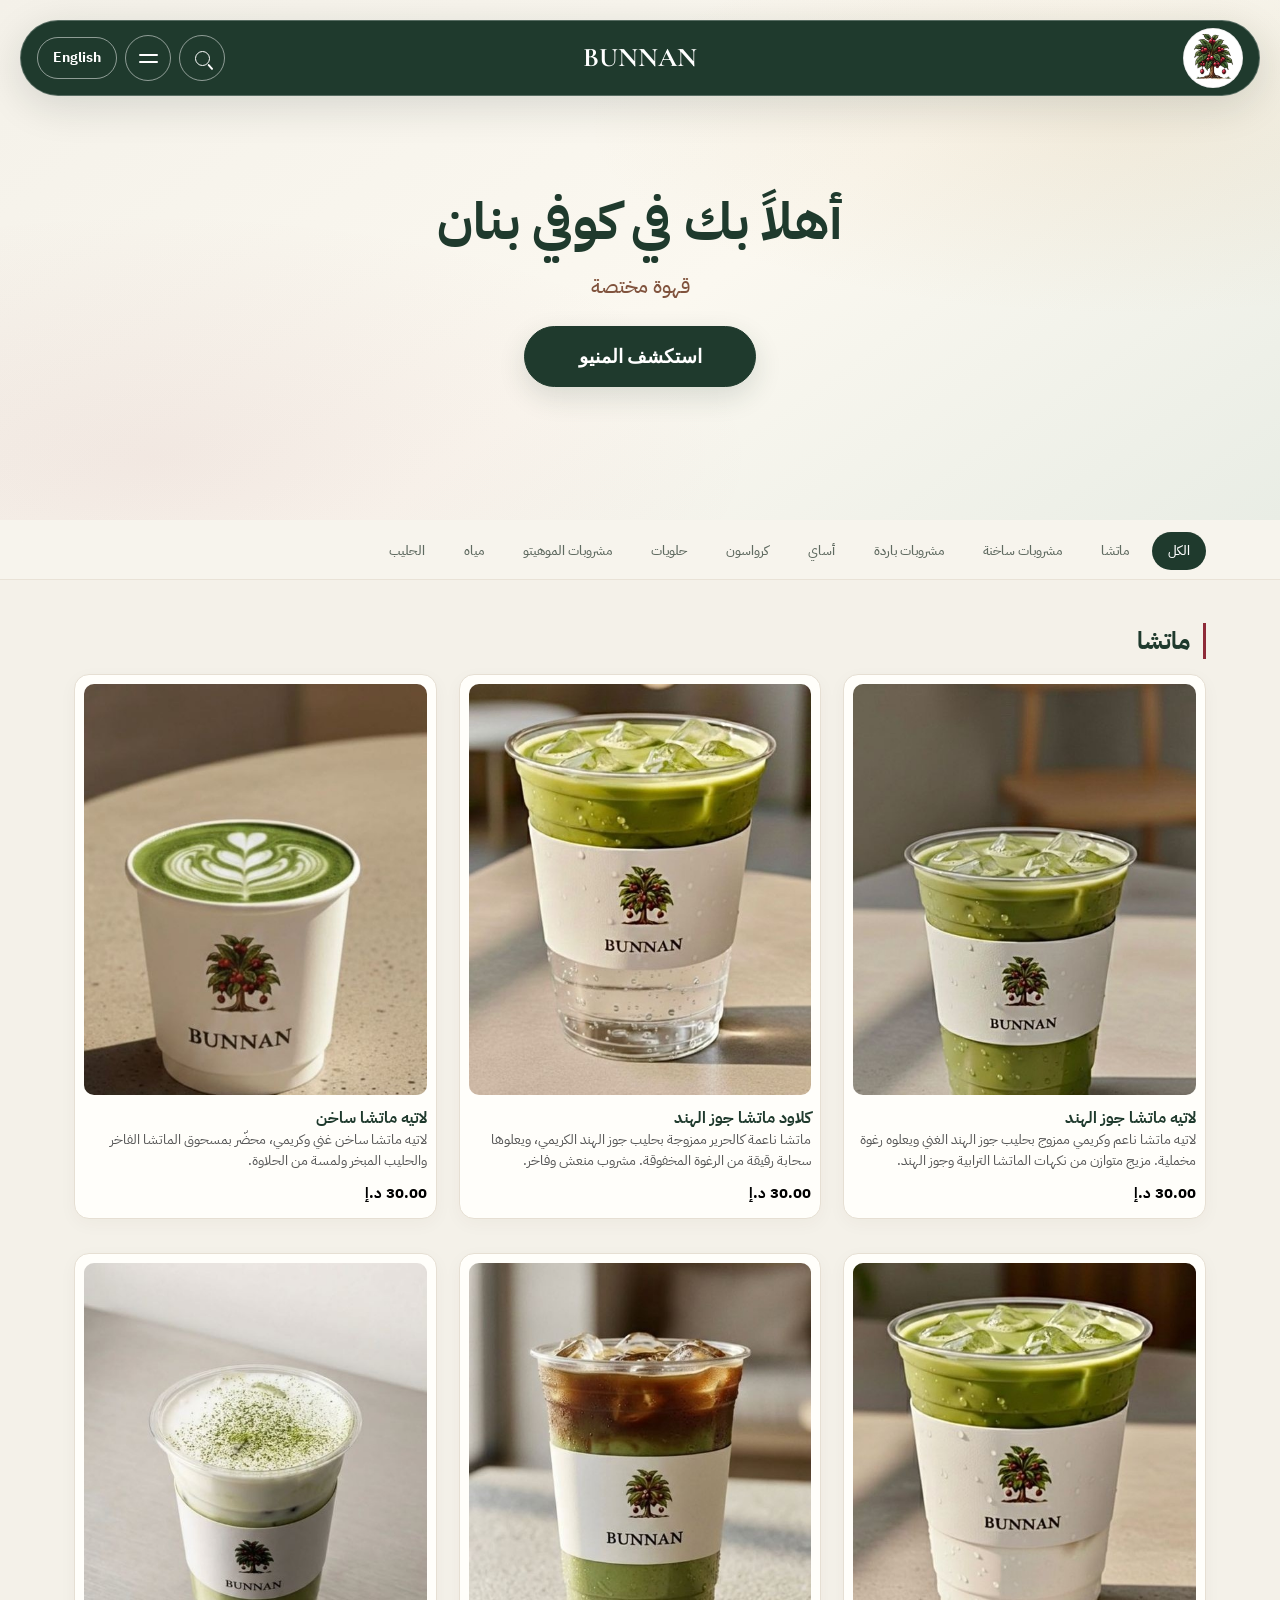
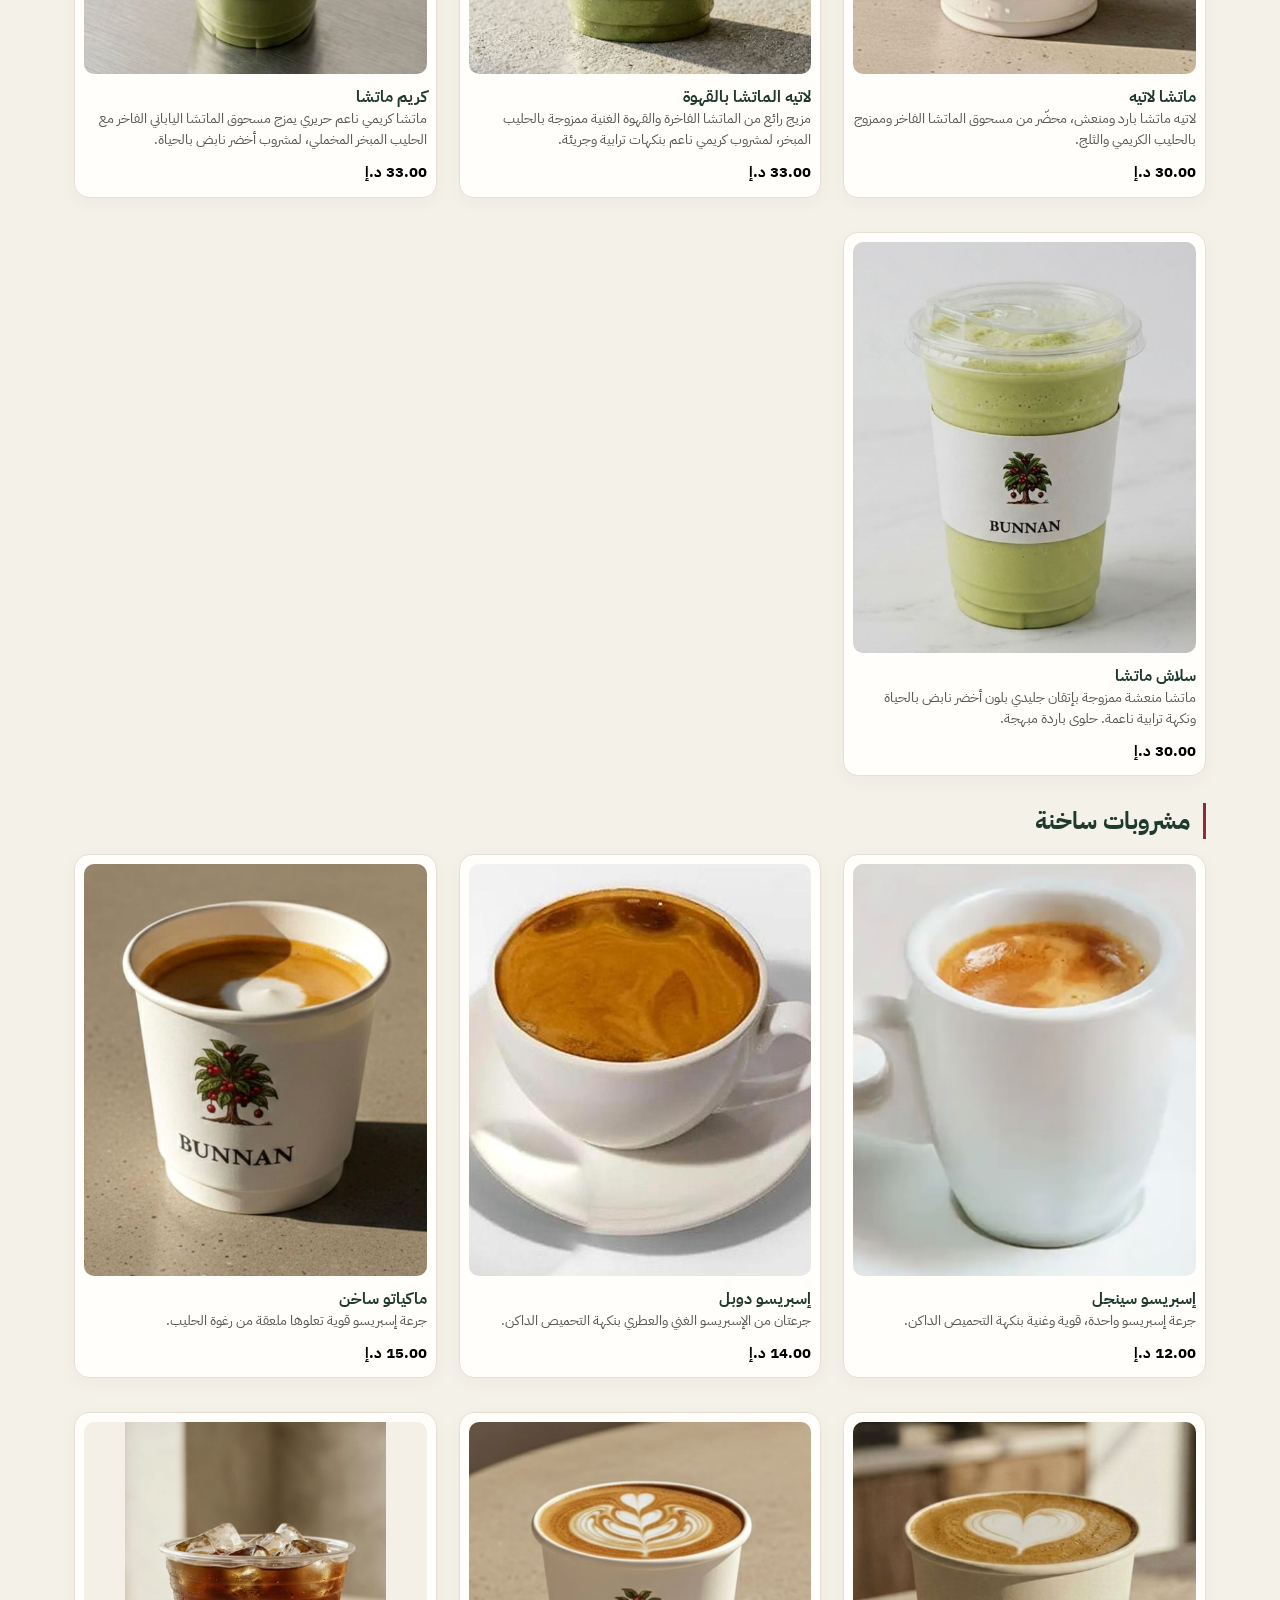
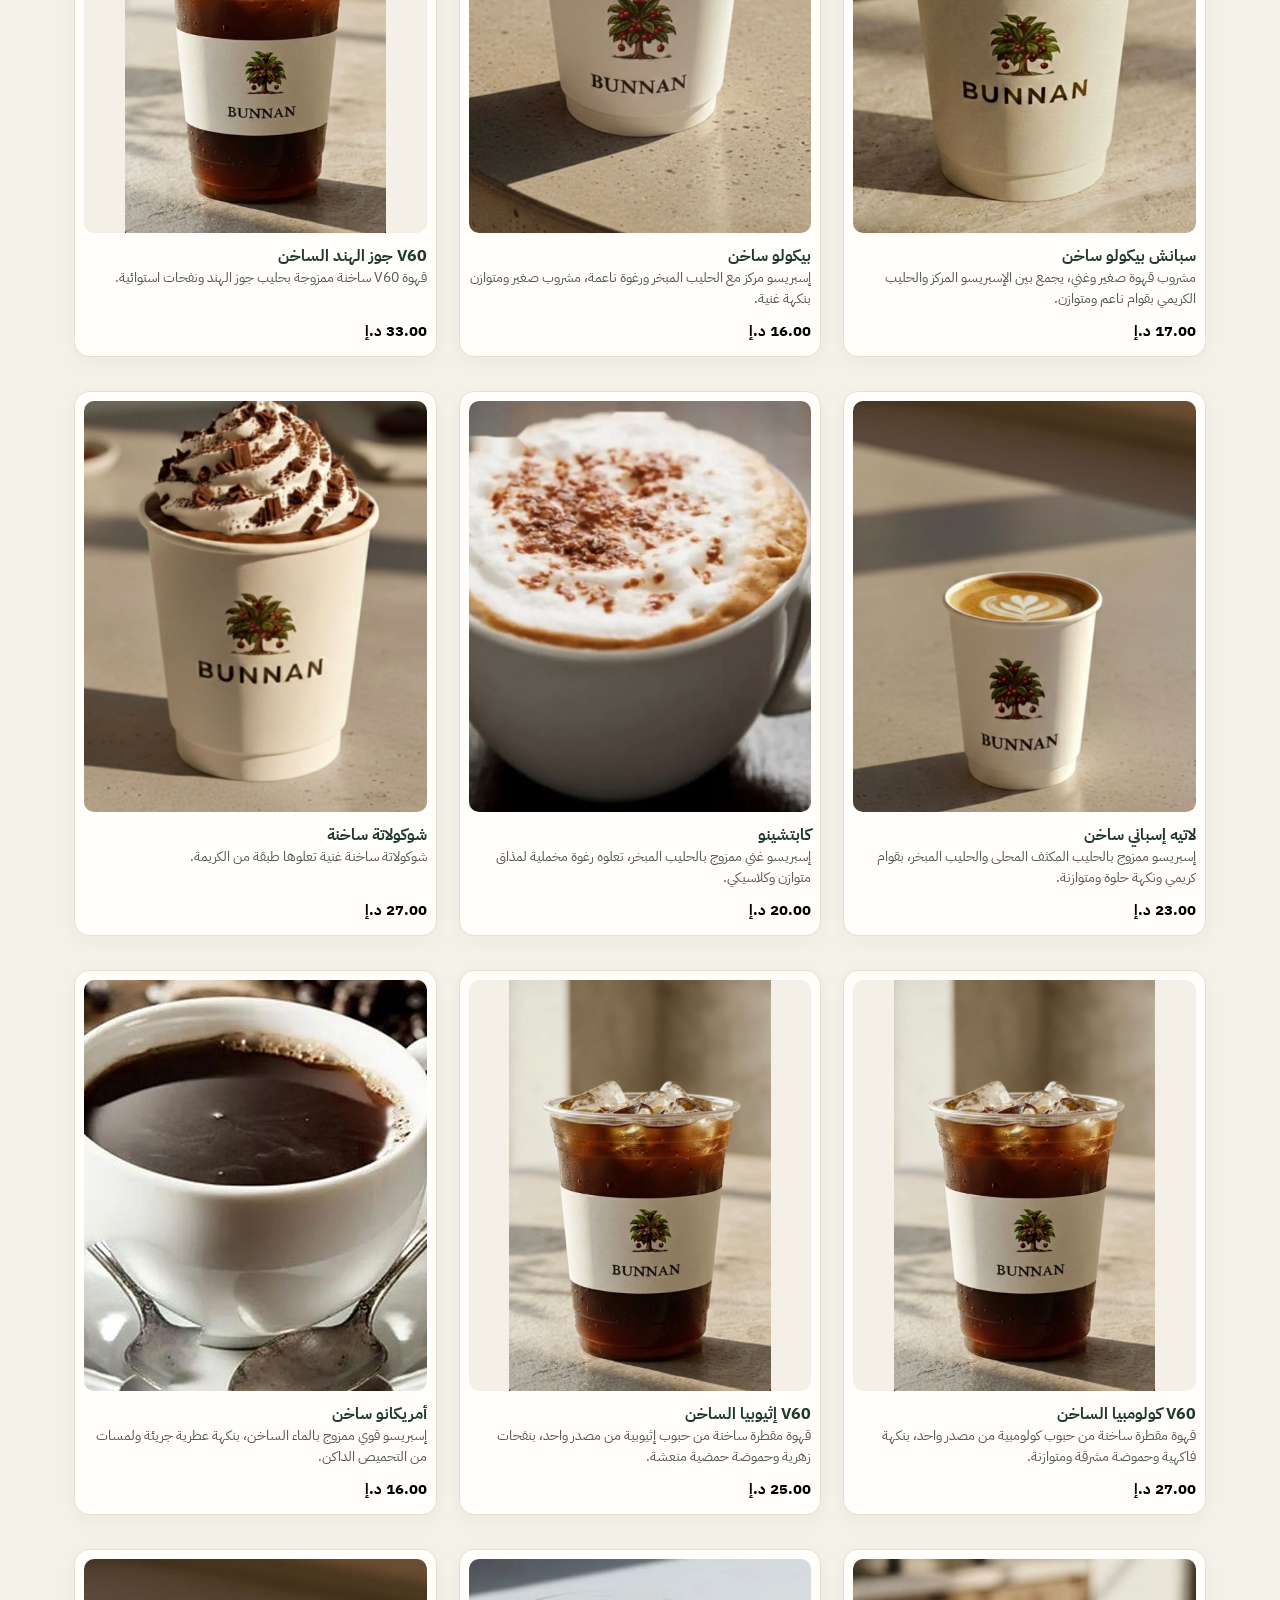
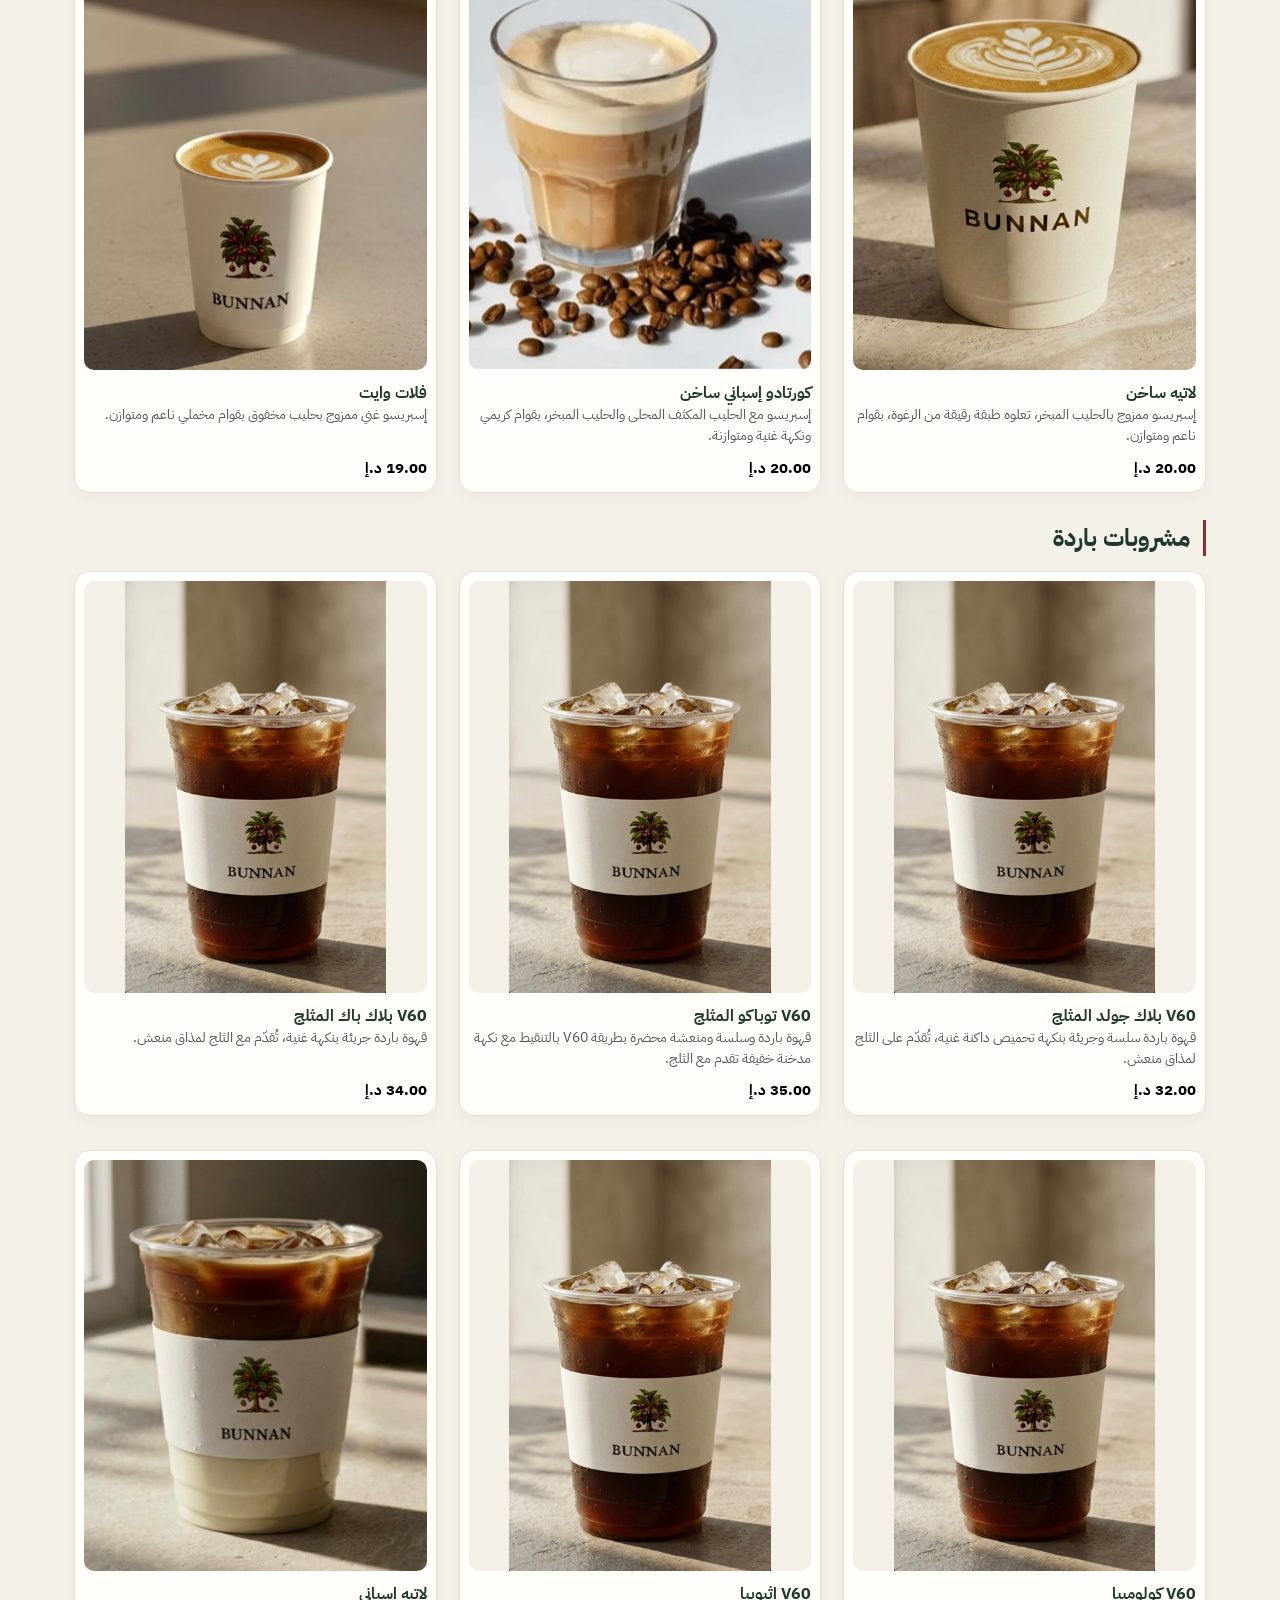
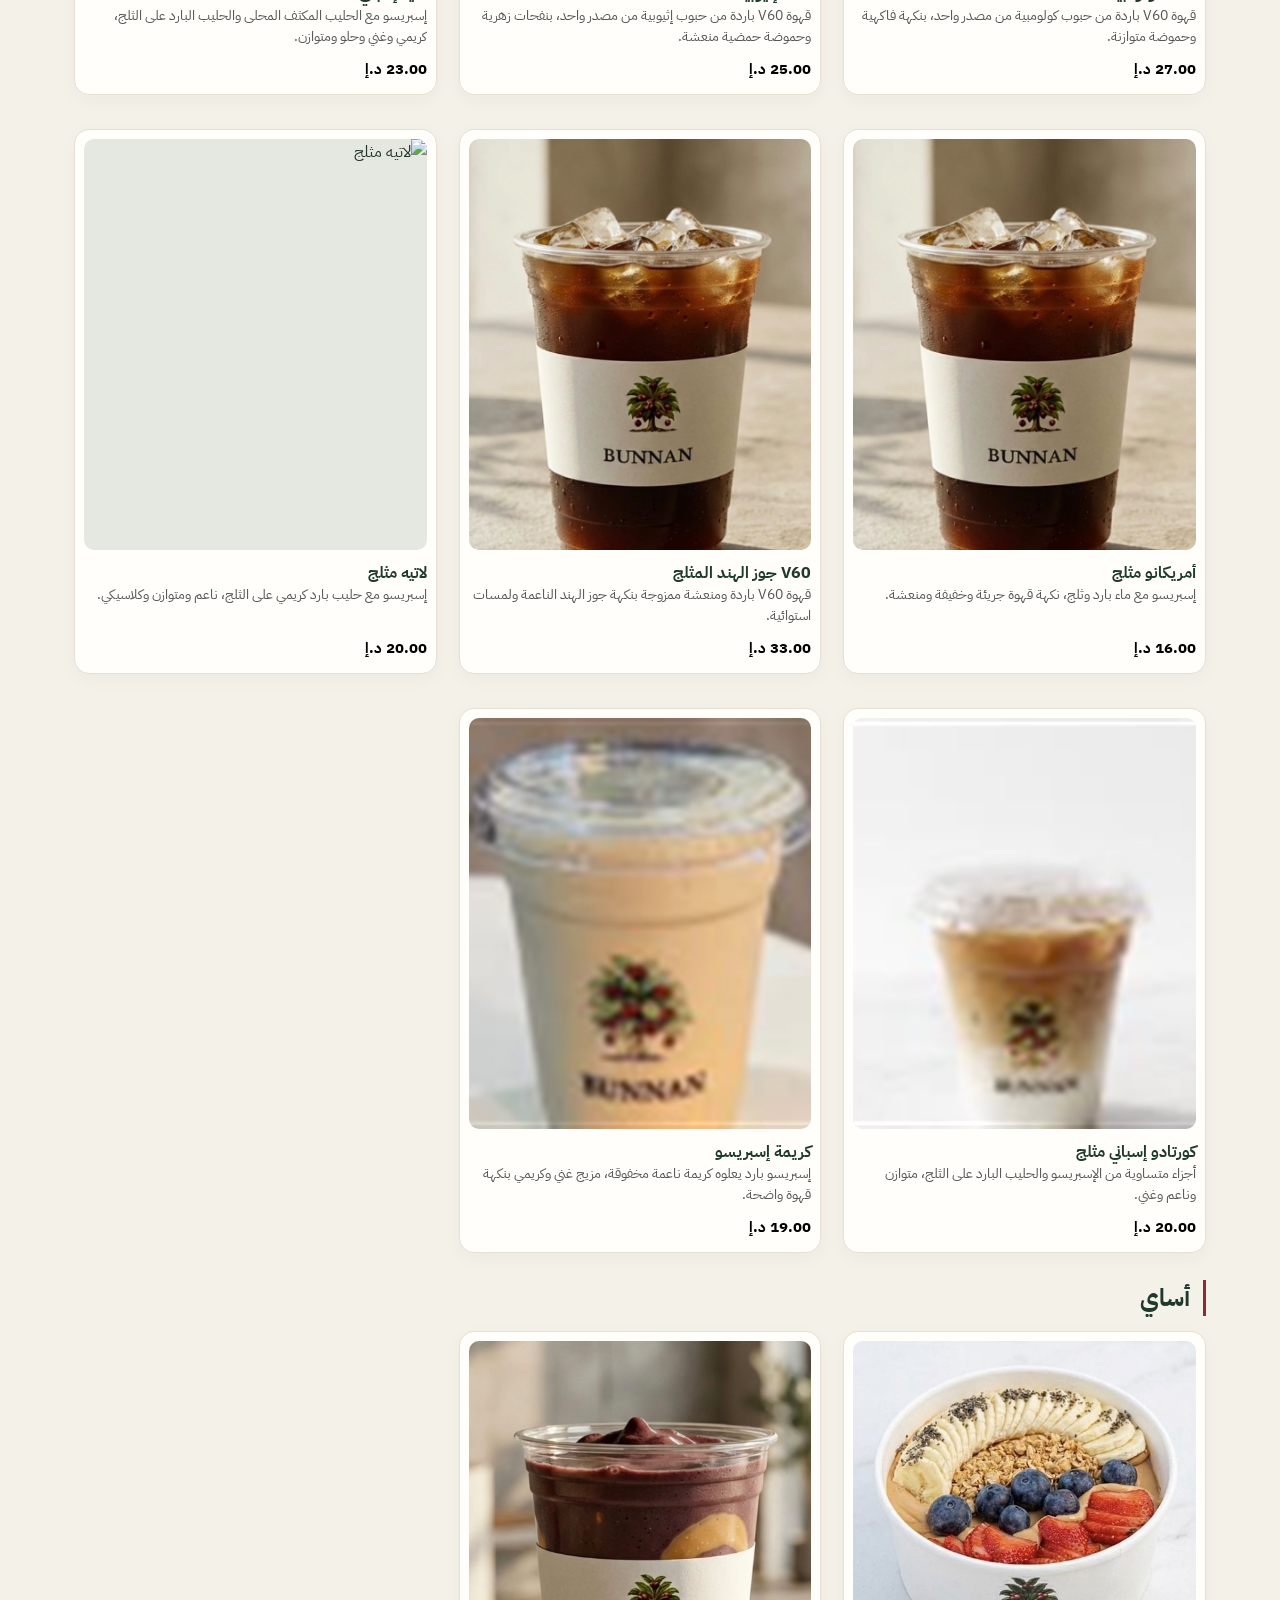
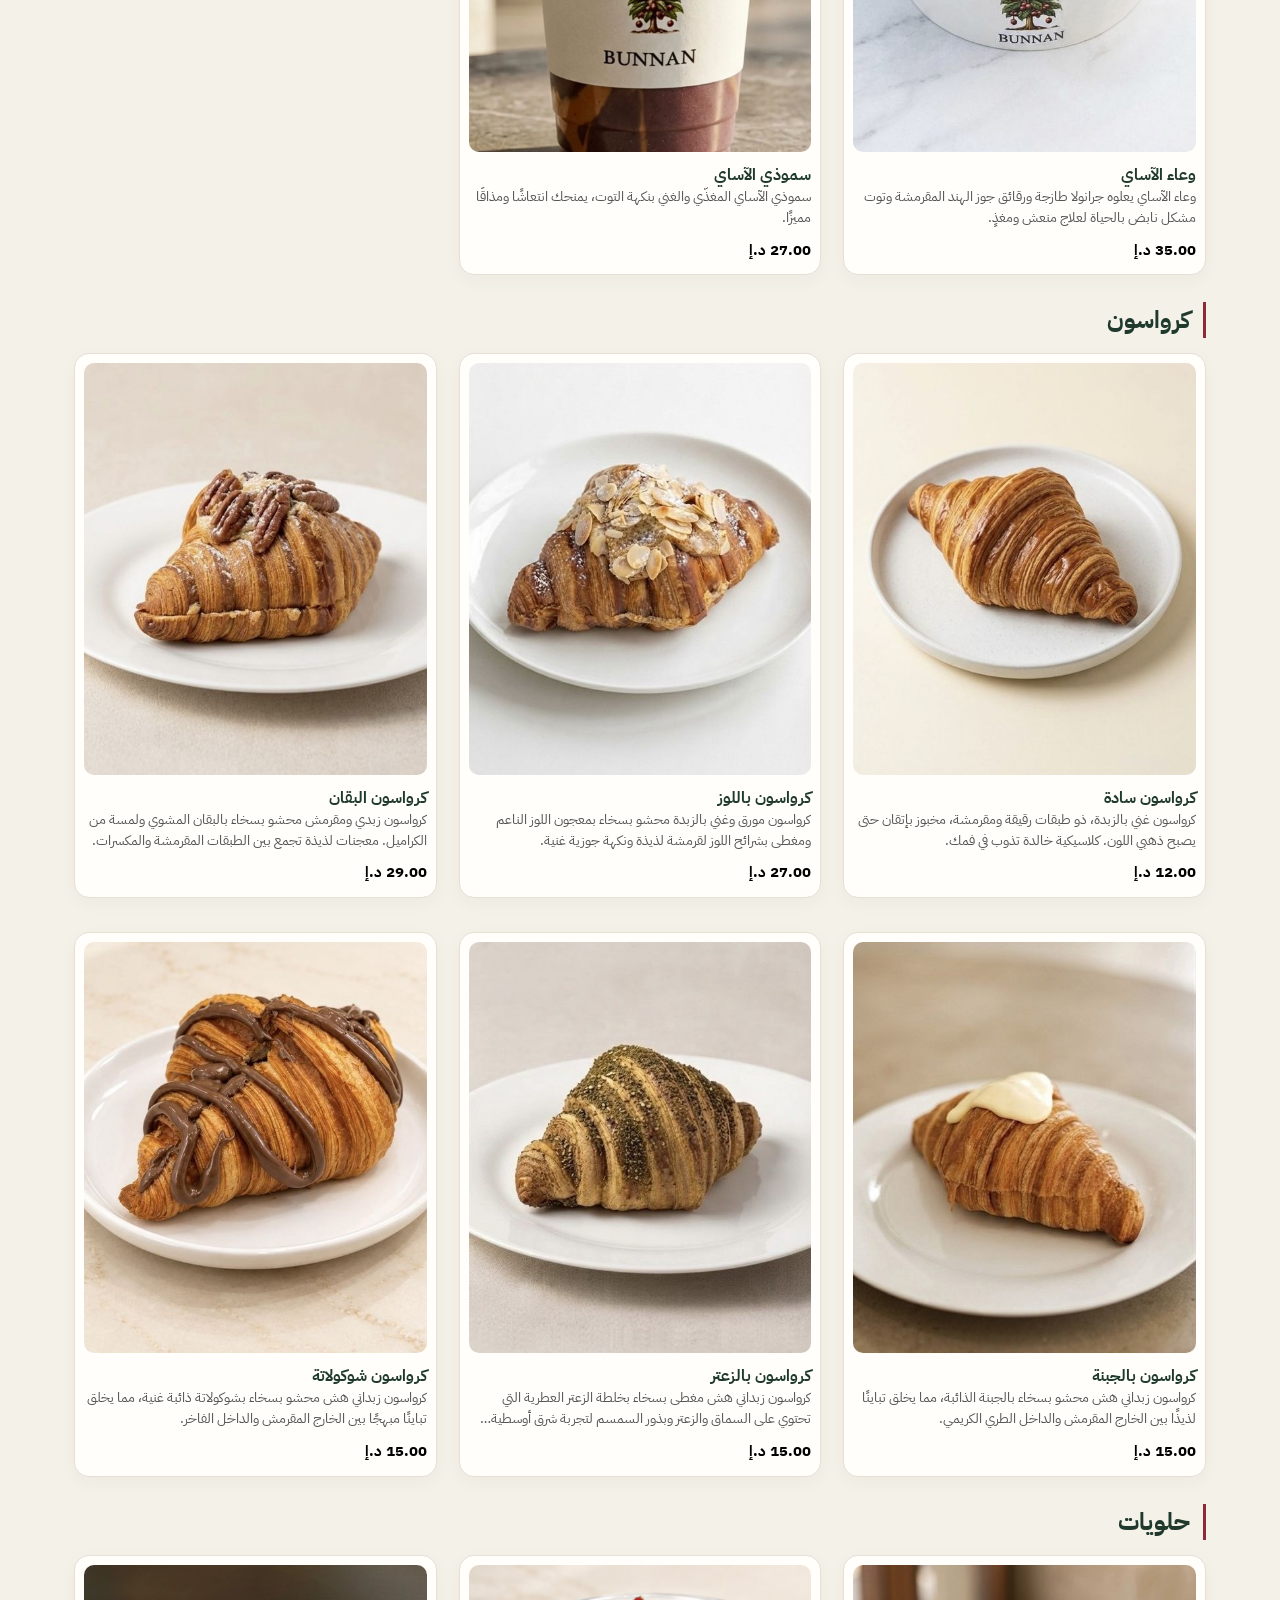
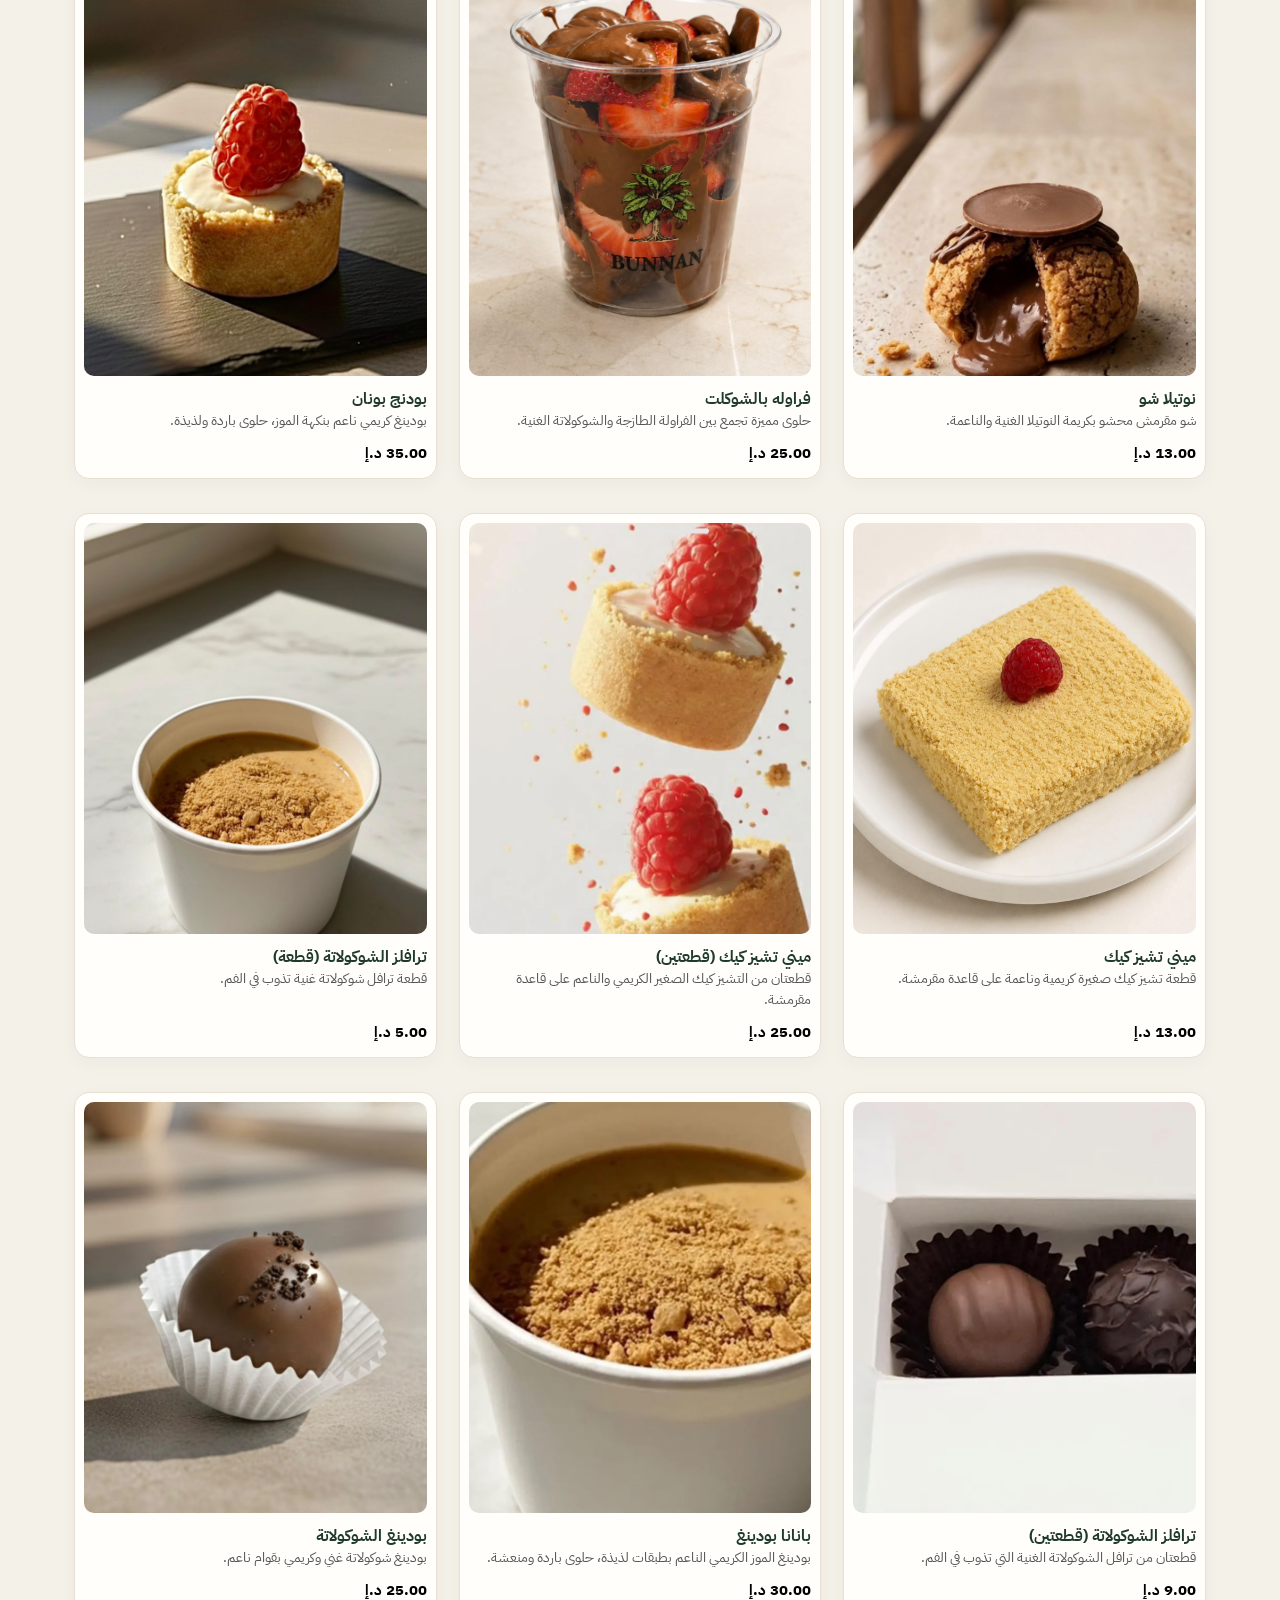
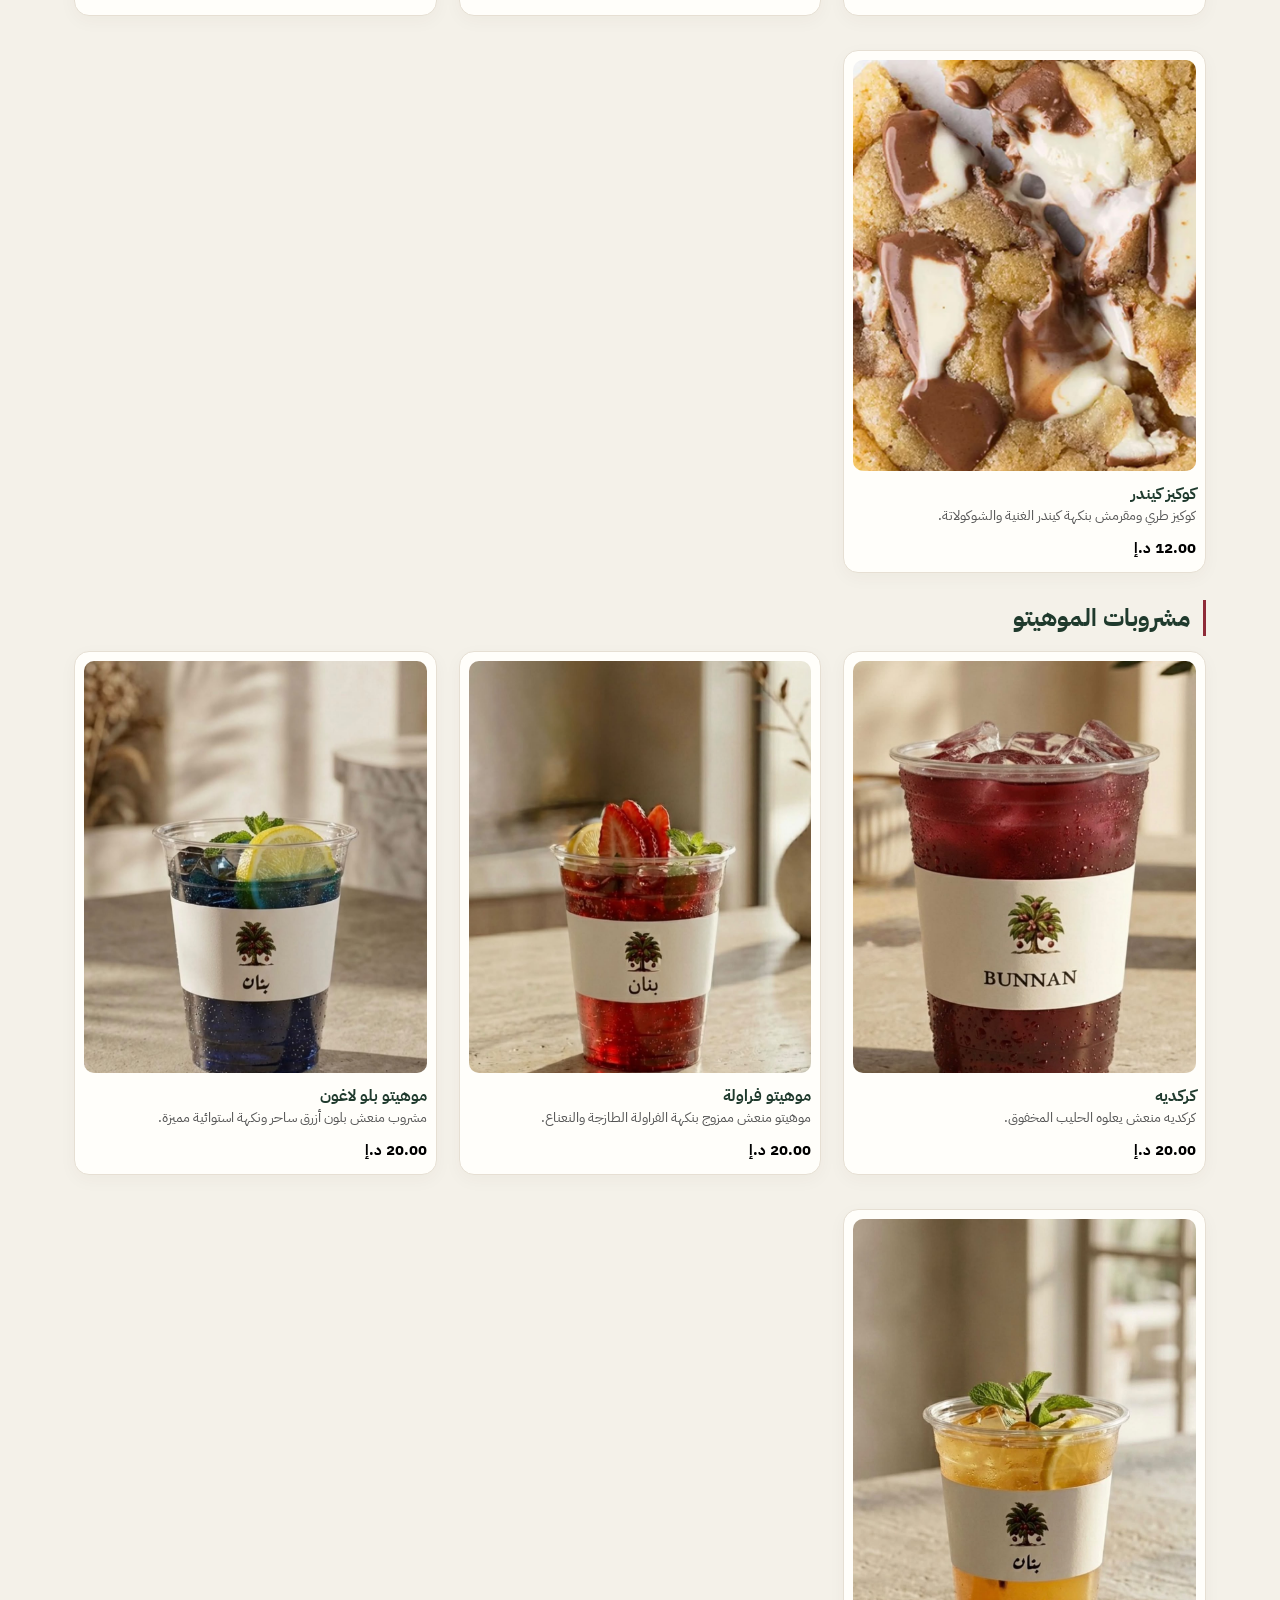
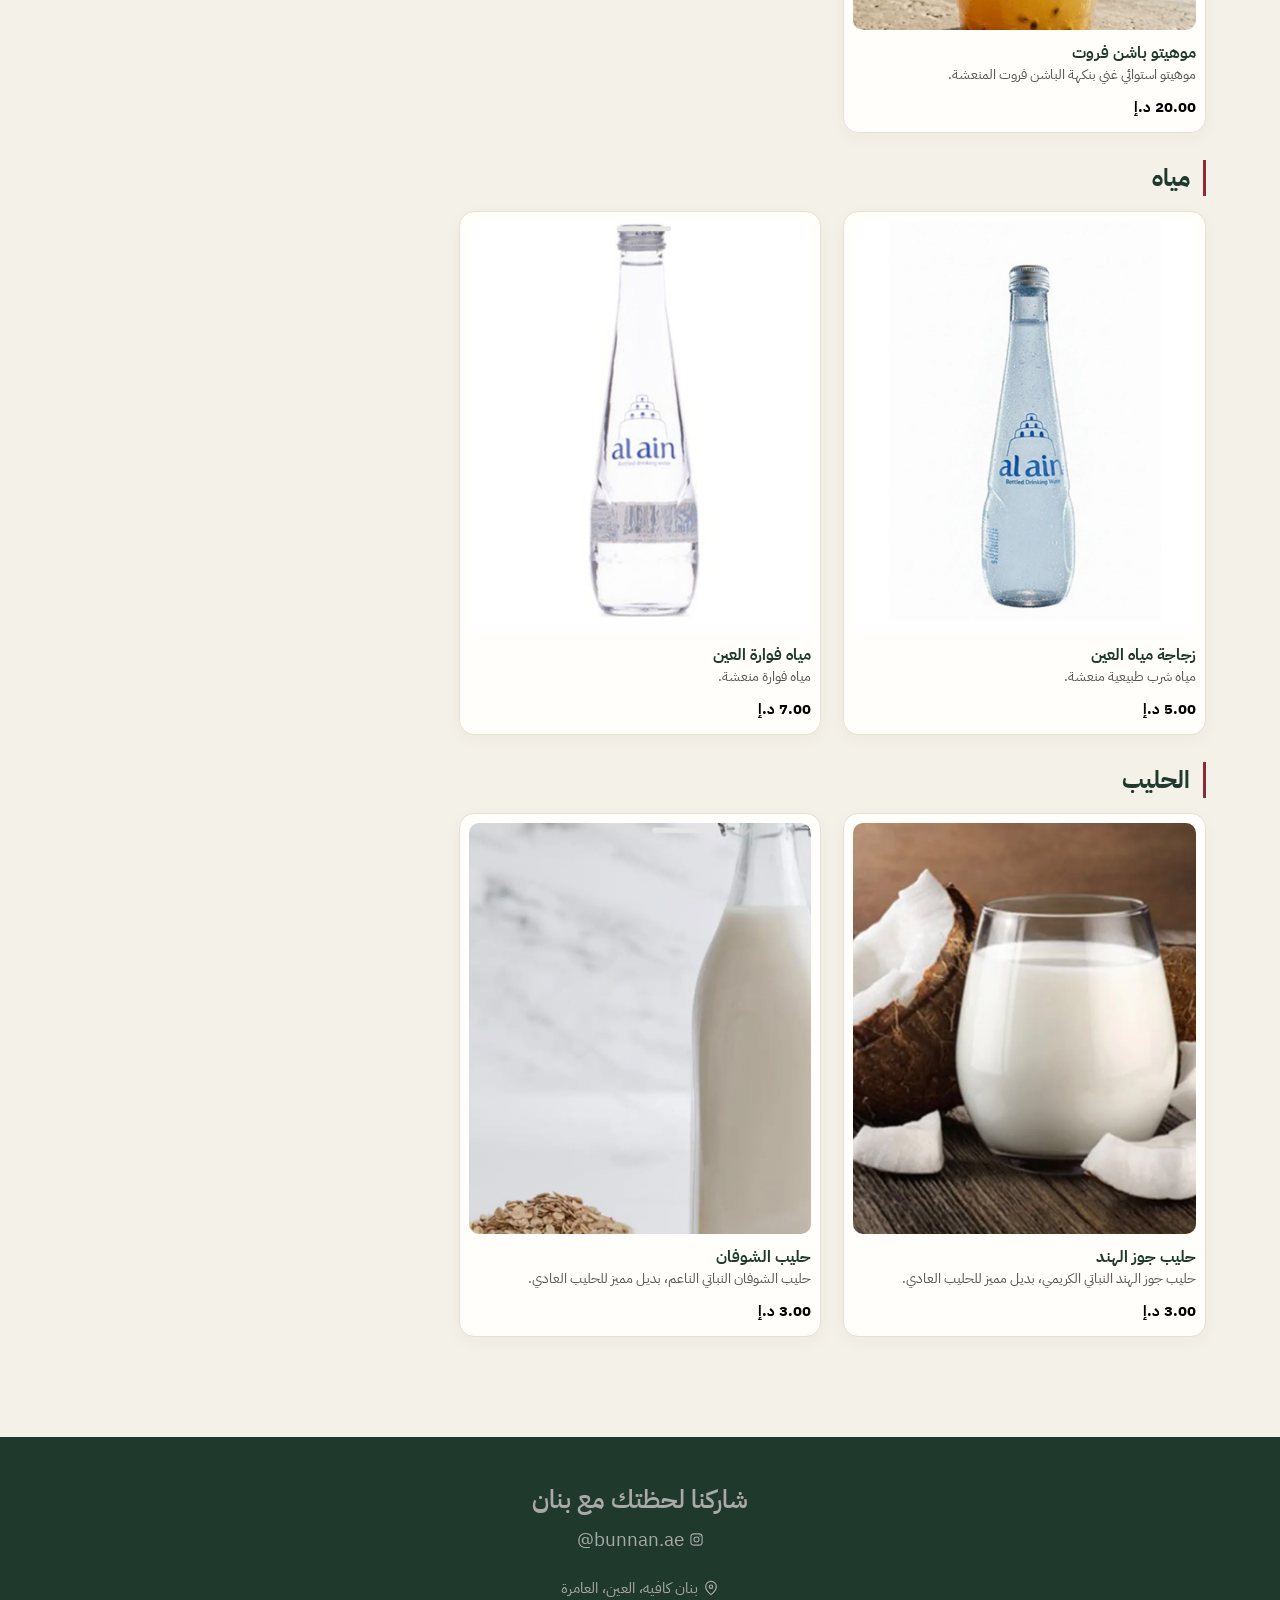
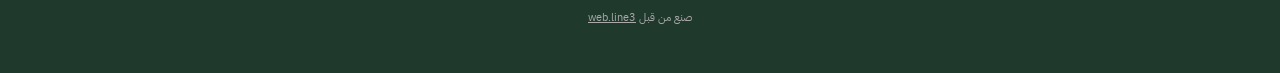
==== commit 7d1ce8e0: "Correct Arabic drink translations Co-authored-by: Copilot <223556219+Copilot@users.noreply.github.co" ====
--- a/index.html
+++ b/index.html
@@ -65,9 +65,9 @@
   </a>
   <p class="footer-credit"><span data-ar="صنع من قبل" data-en="Made by">صنع من قبل</span> <a href="https://www.instagram.com/web.line3/" target="_blank" rel="noreferrer">web.line3</a></p>
 </footer>
-<script src="menu.js?v=hibiscus-mojito-20261007"></script>
+<script src="menu.js?v=arabic-drink-names-20261007"></script>
 <script src="supabase-config.js"></script>
 <script src="https://cdn.jsdelivr.net/npm/@supabase/supabase-js@2"></script>
-<script src="app.js?v=drink-translation-20261007"></script>
+<script src="app.js?v=arabic-drink-names-20261007"></script>
 </body>
 </html>
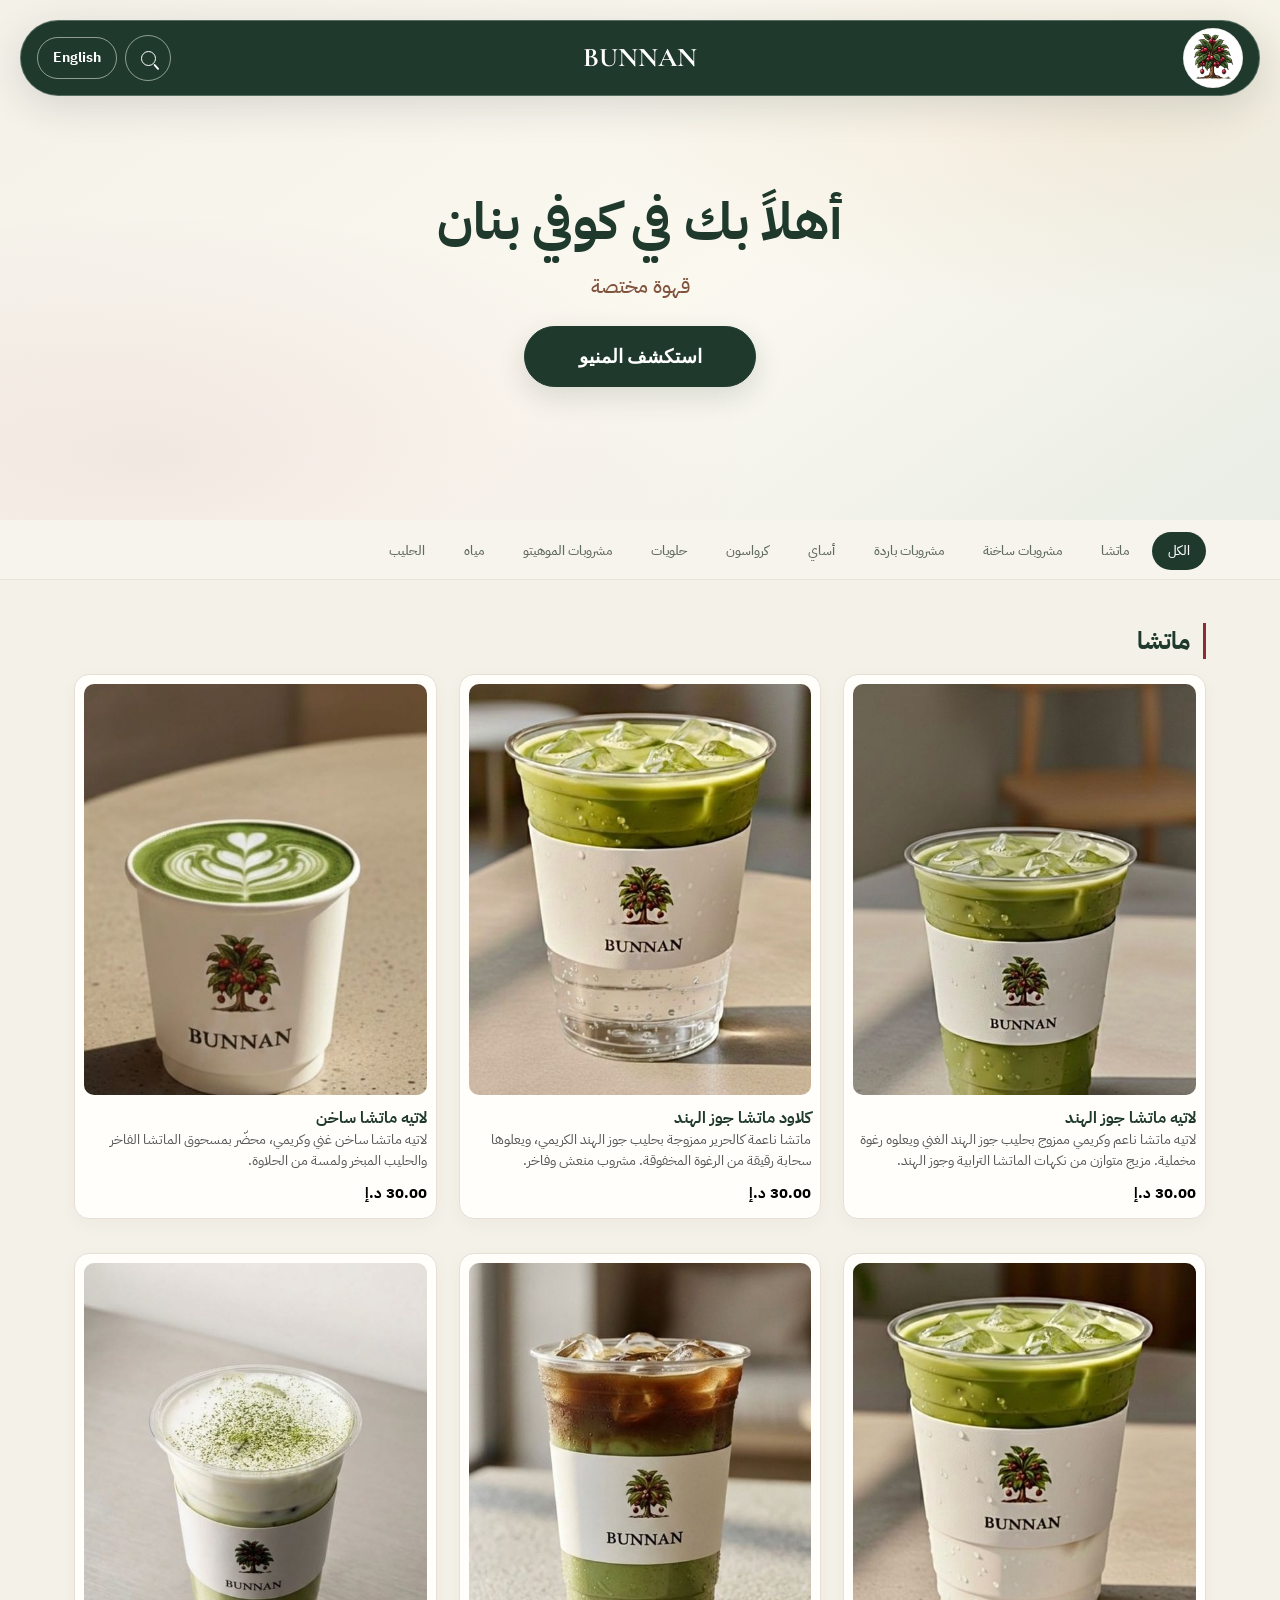
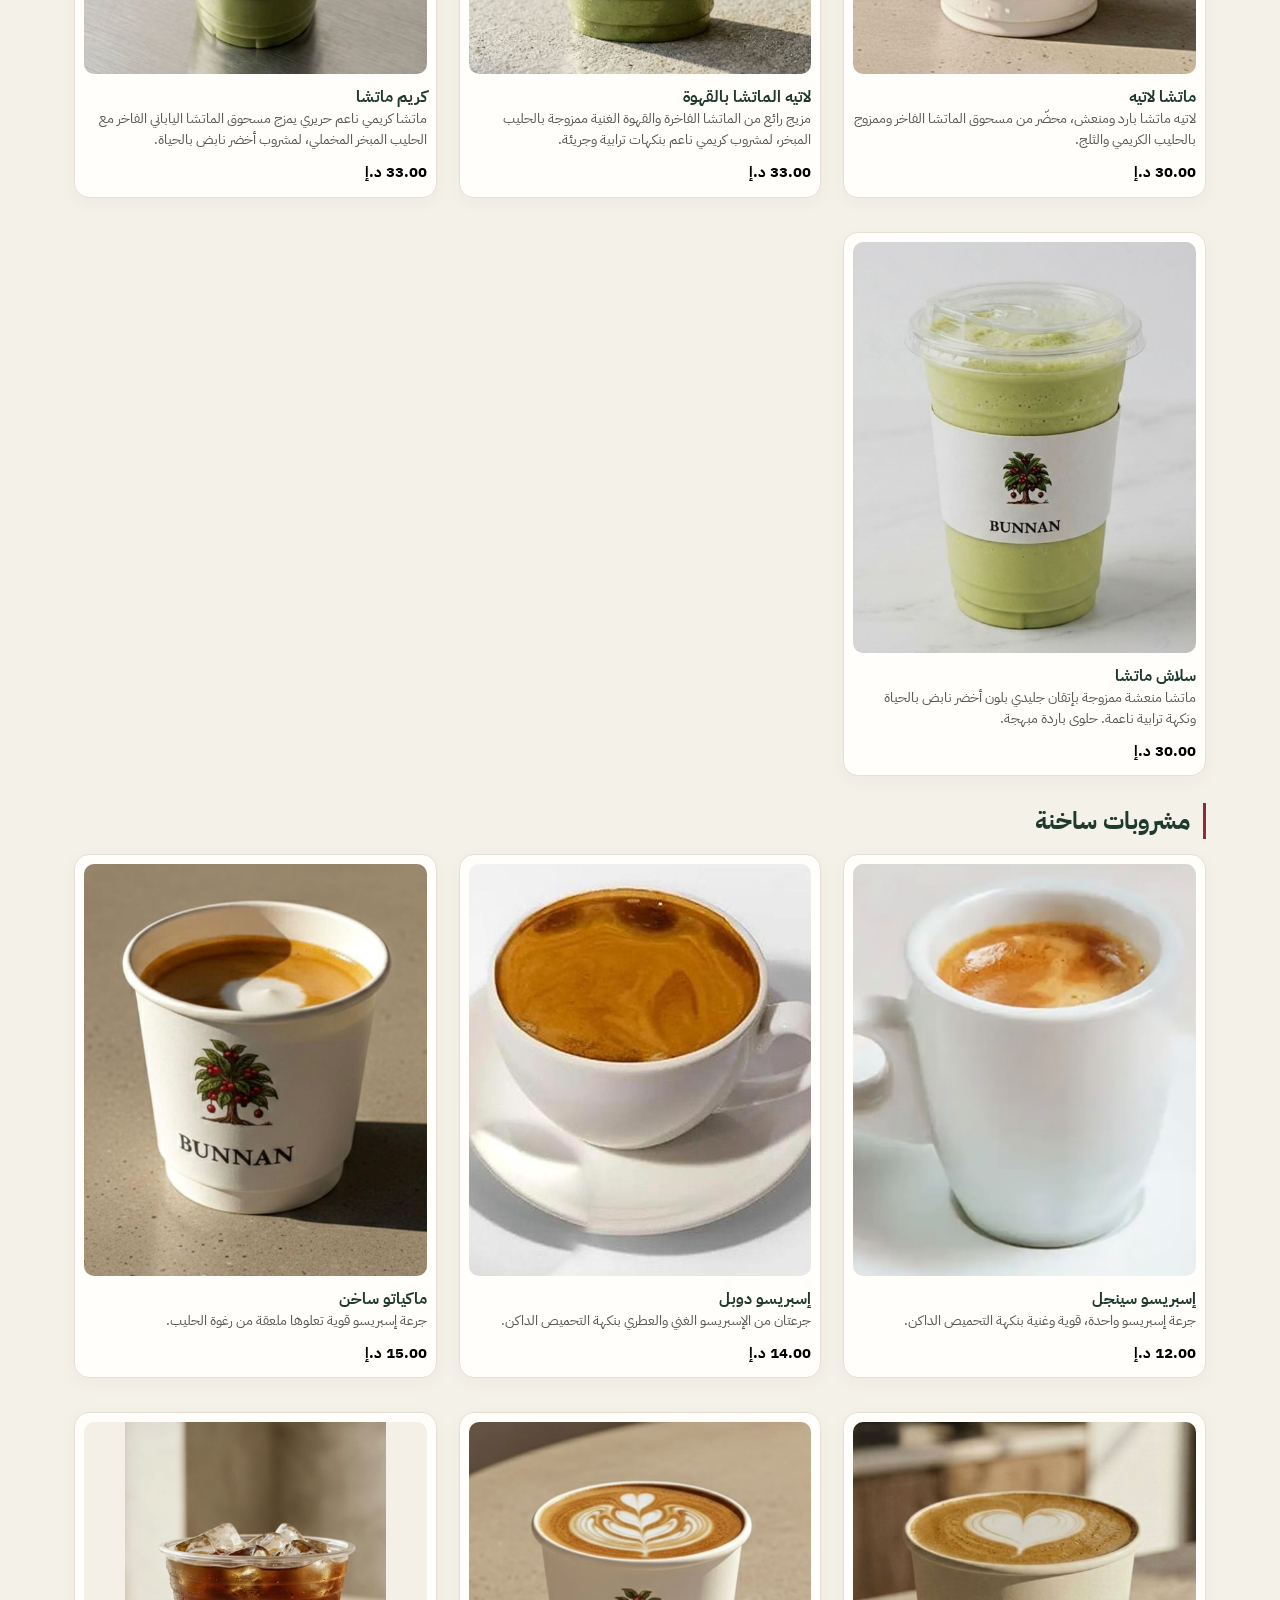
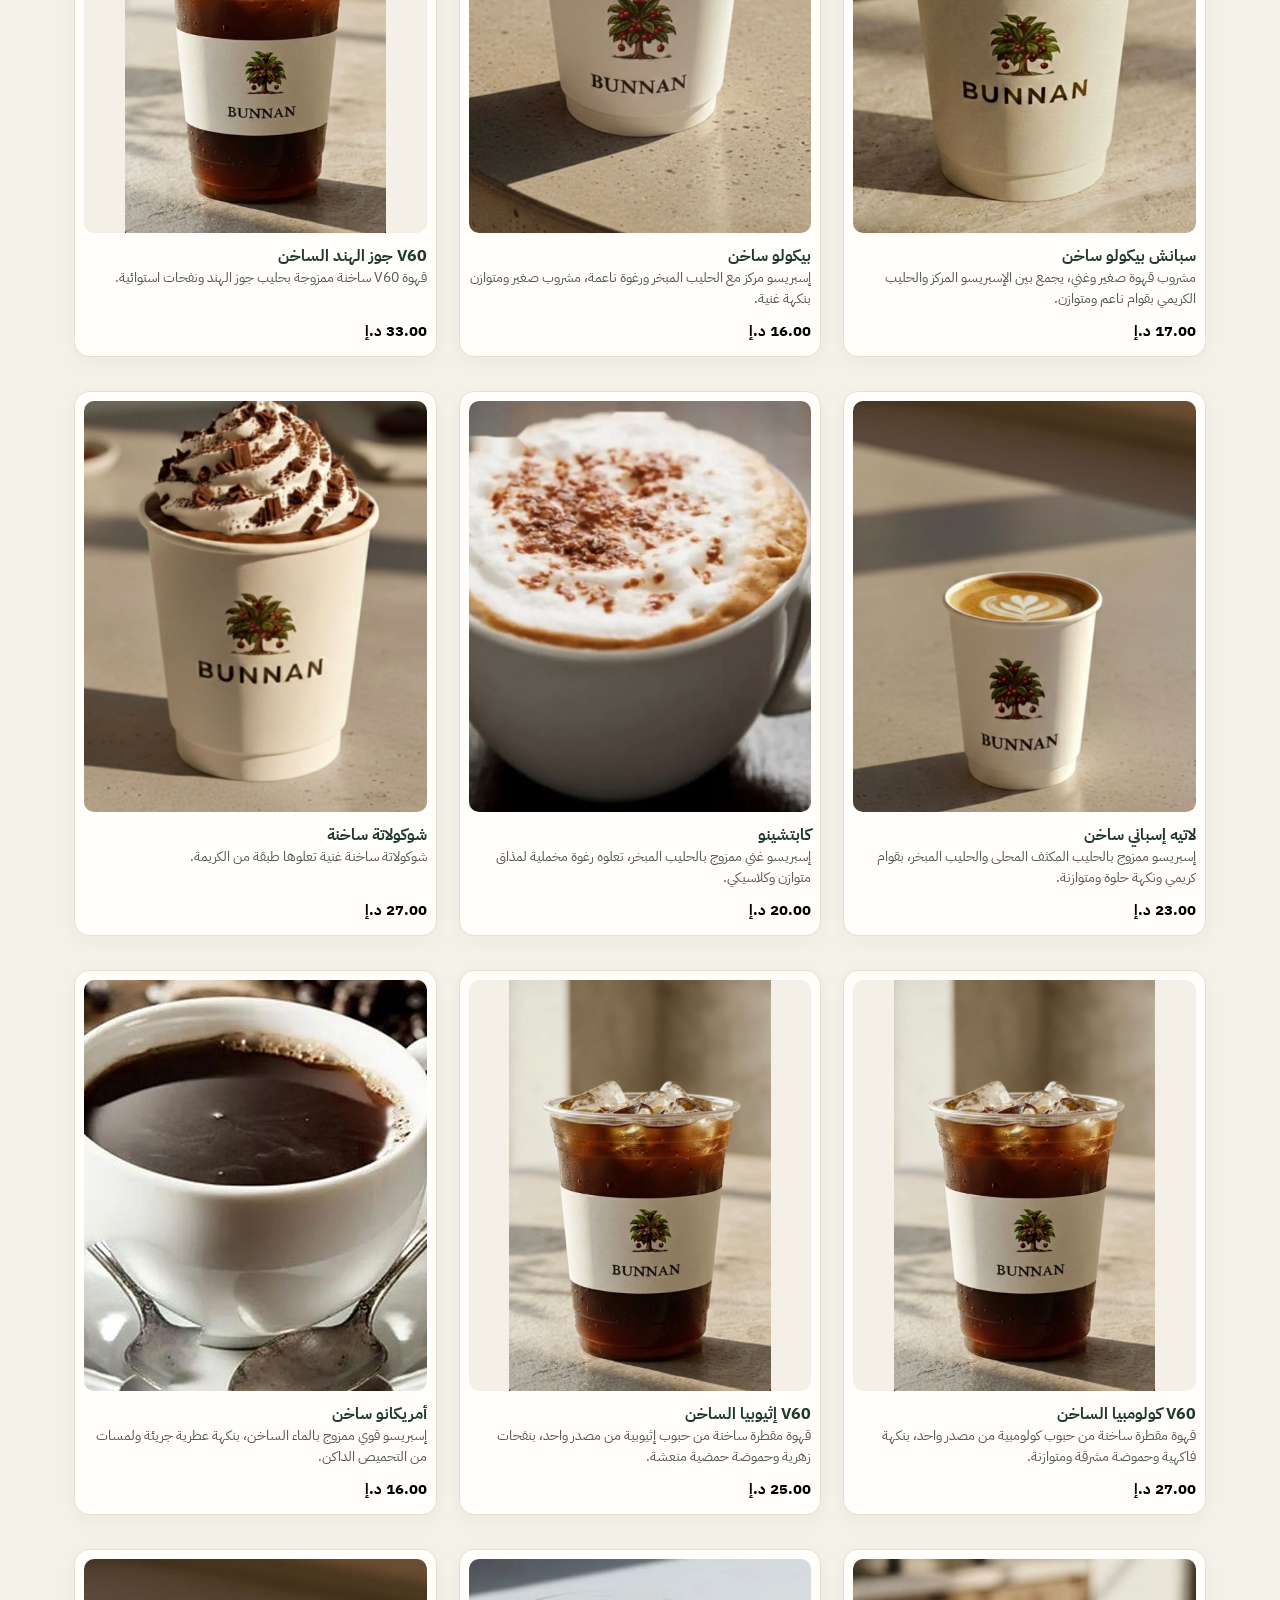
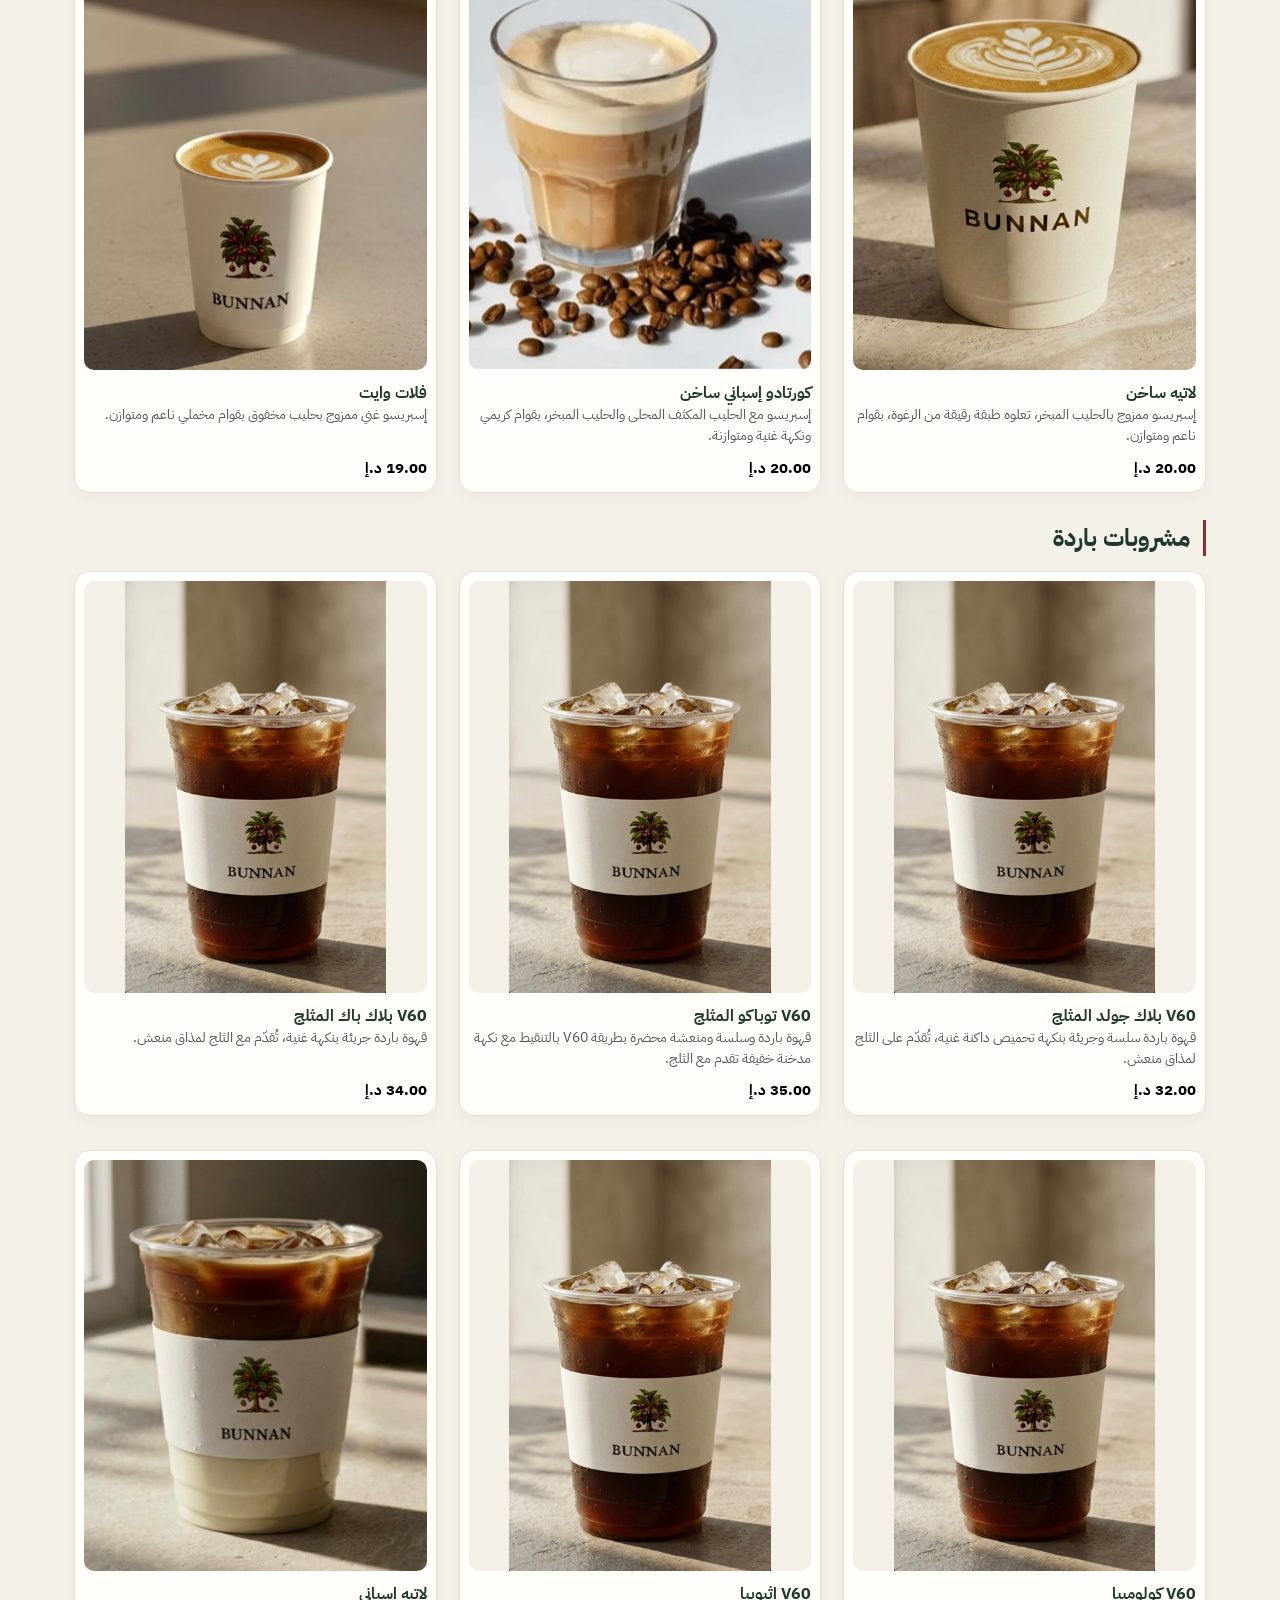
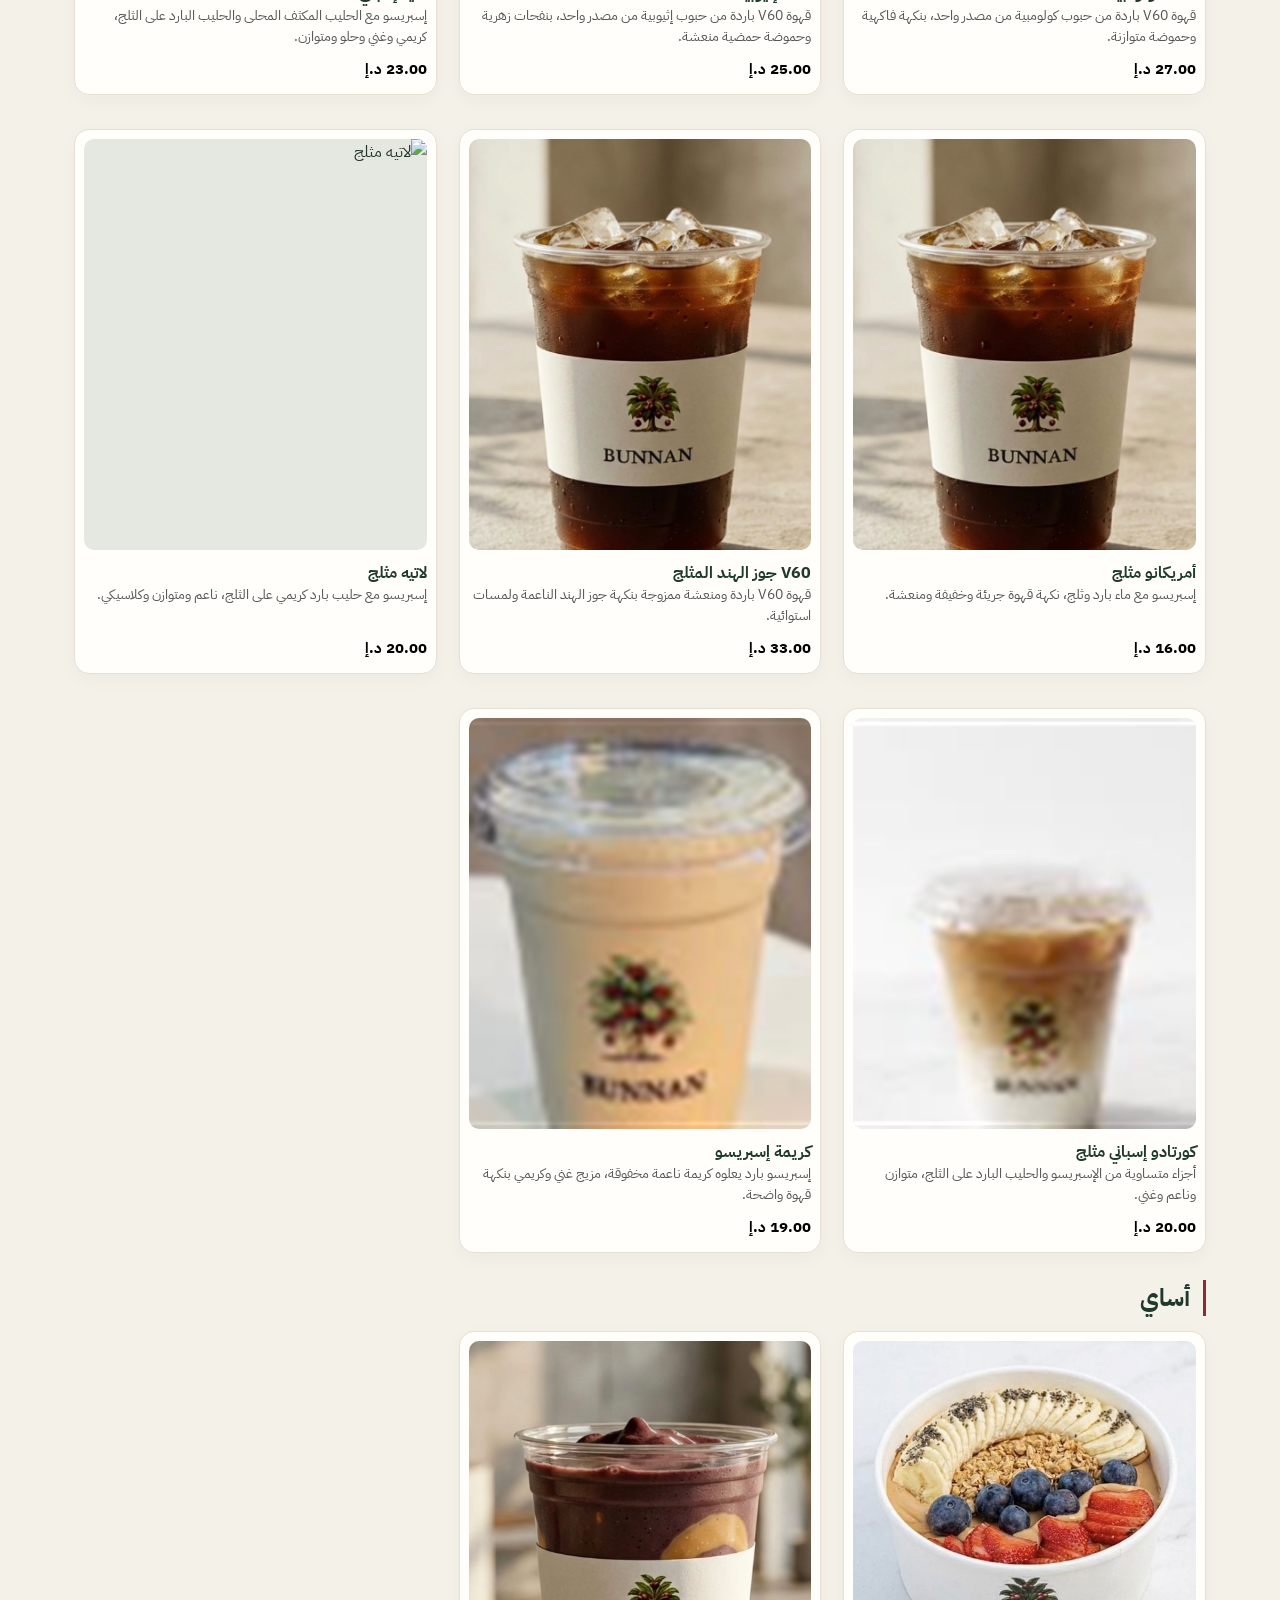
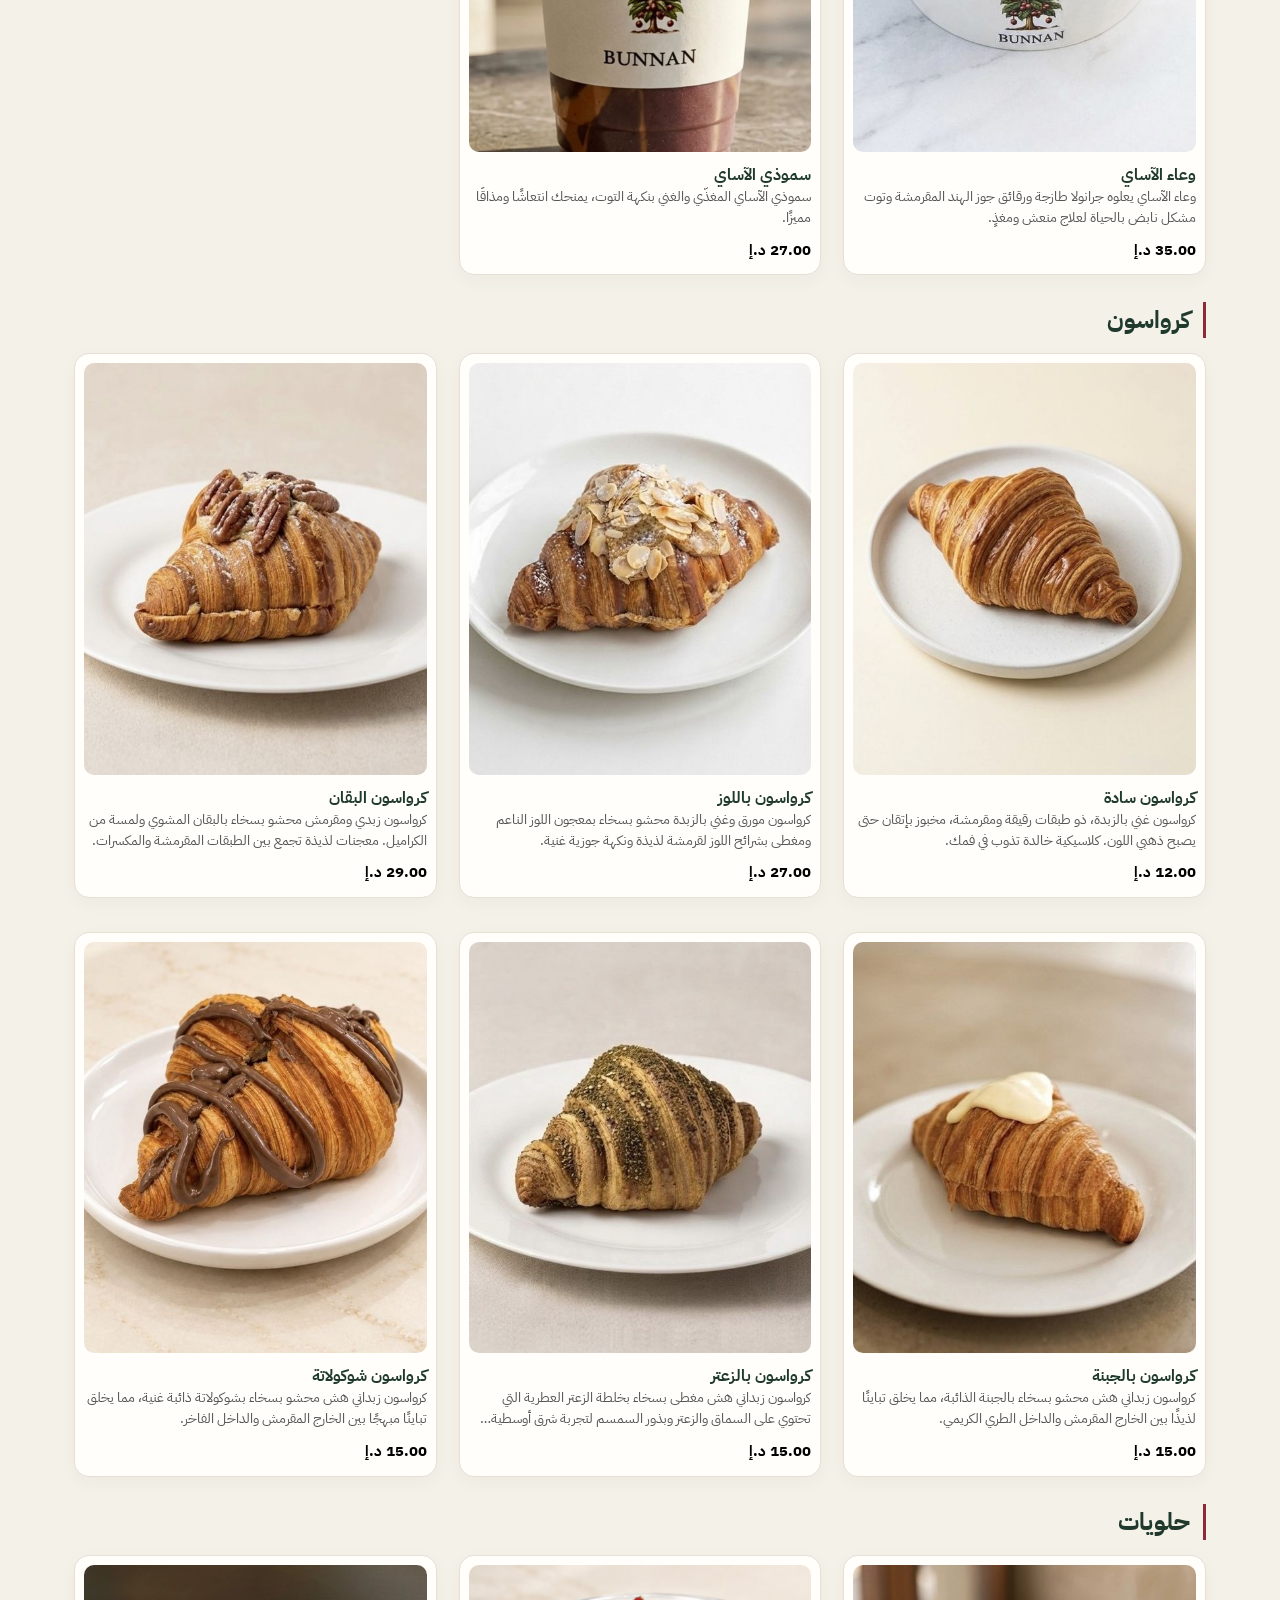
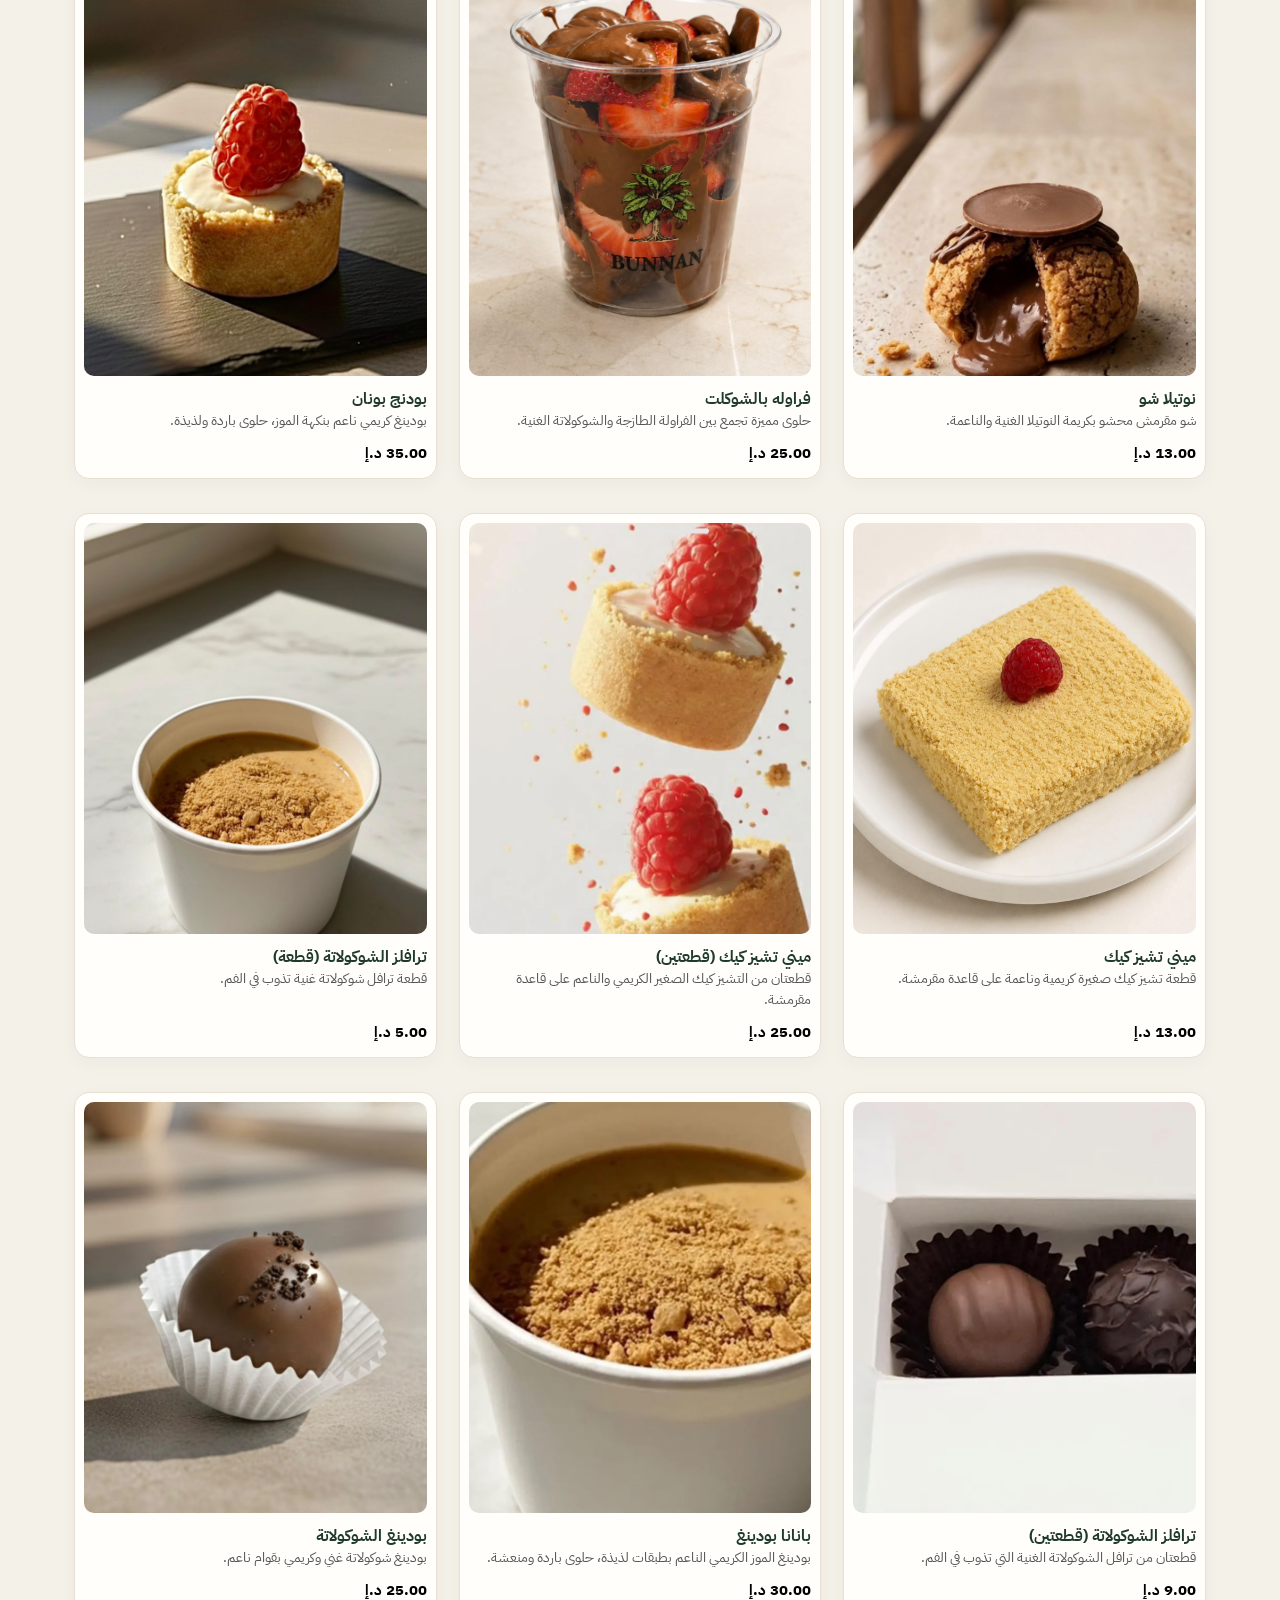
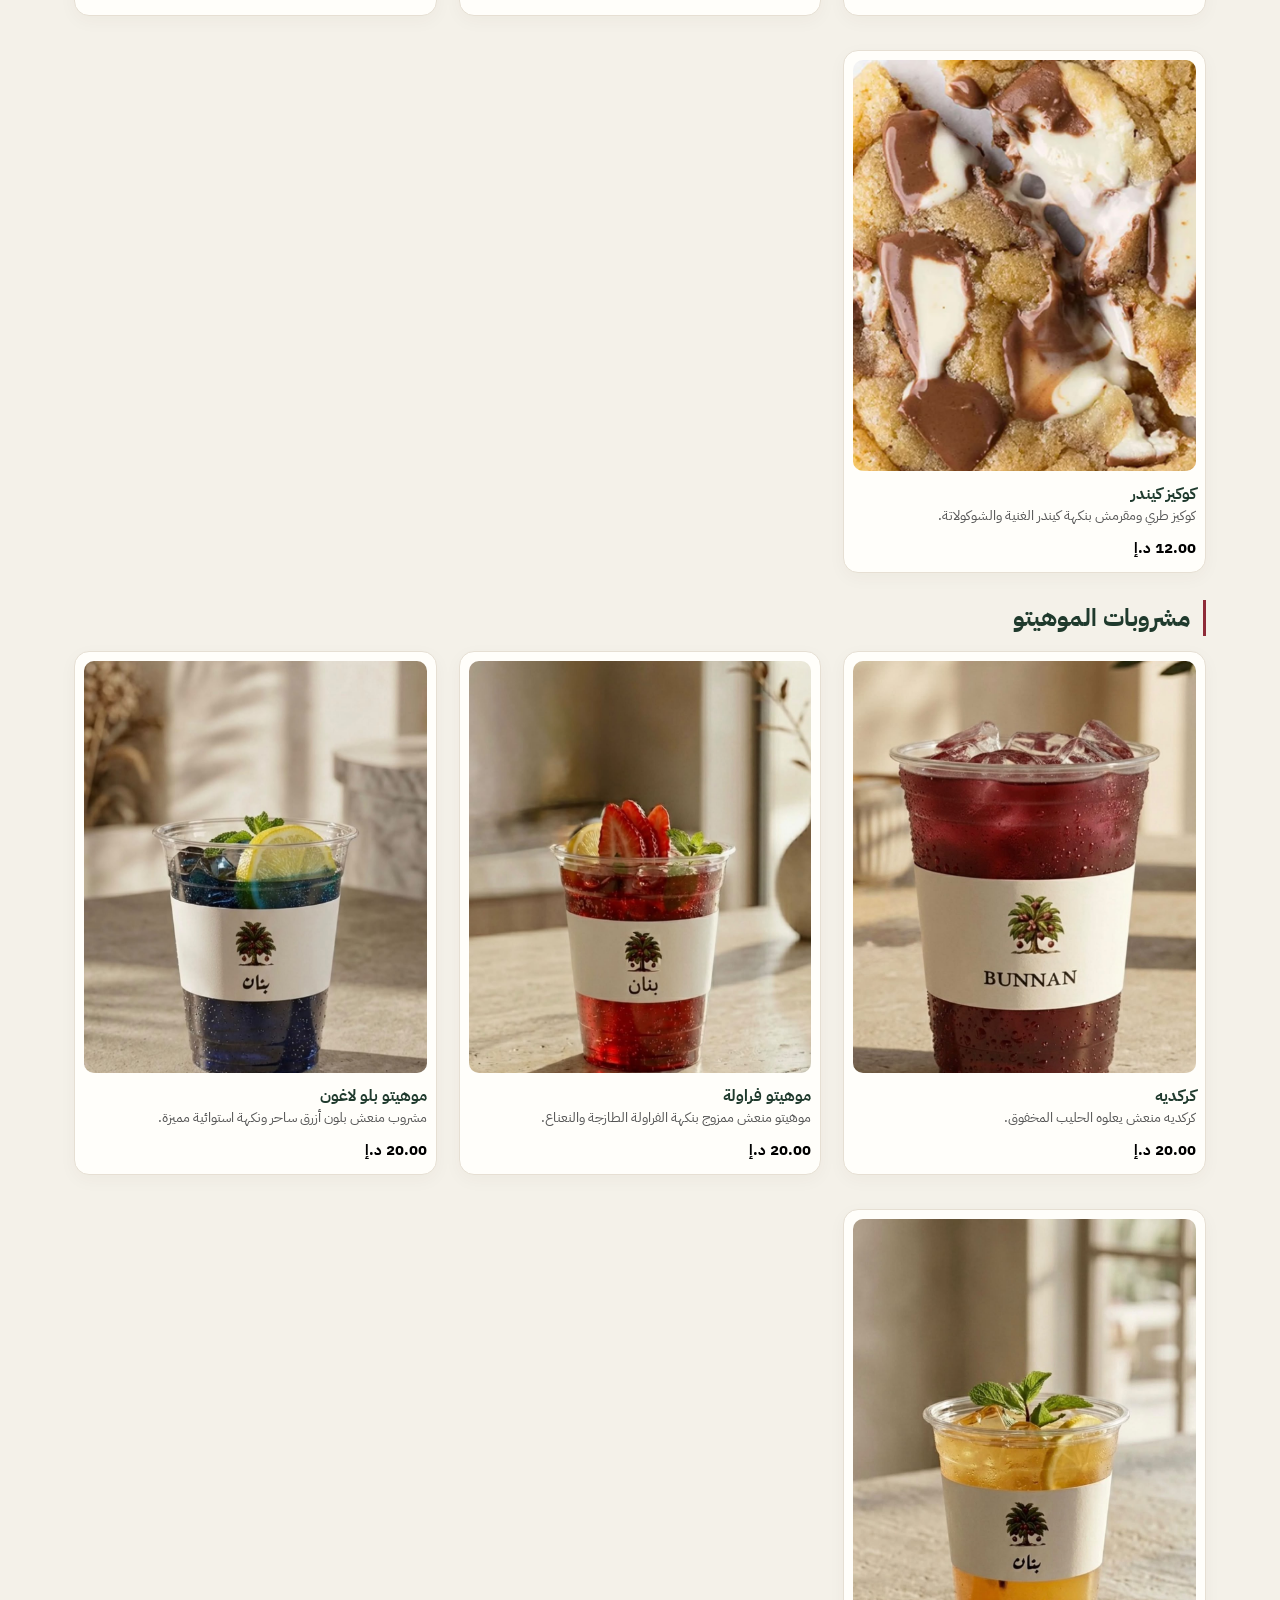
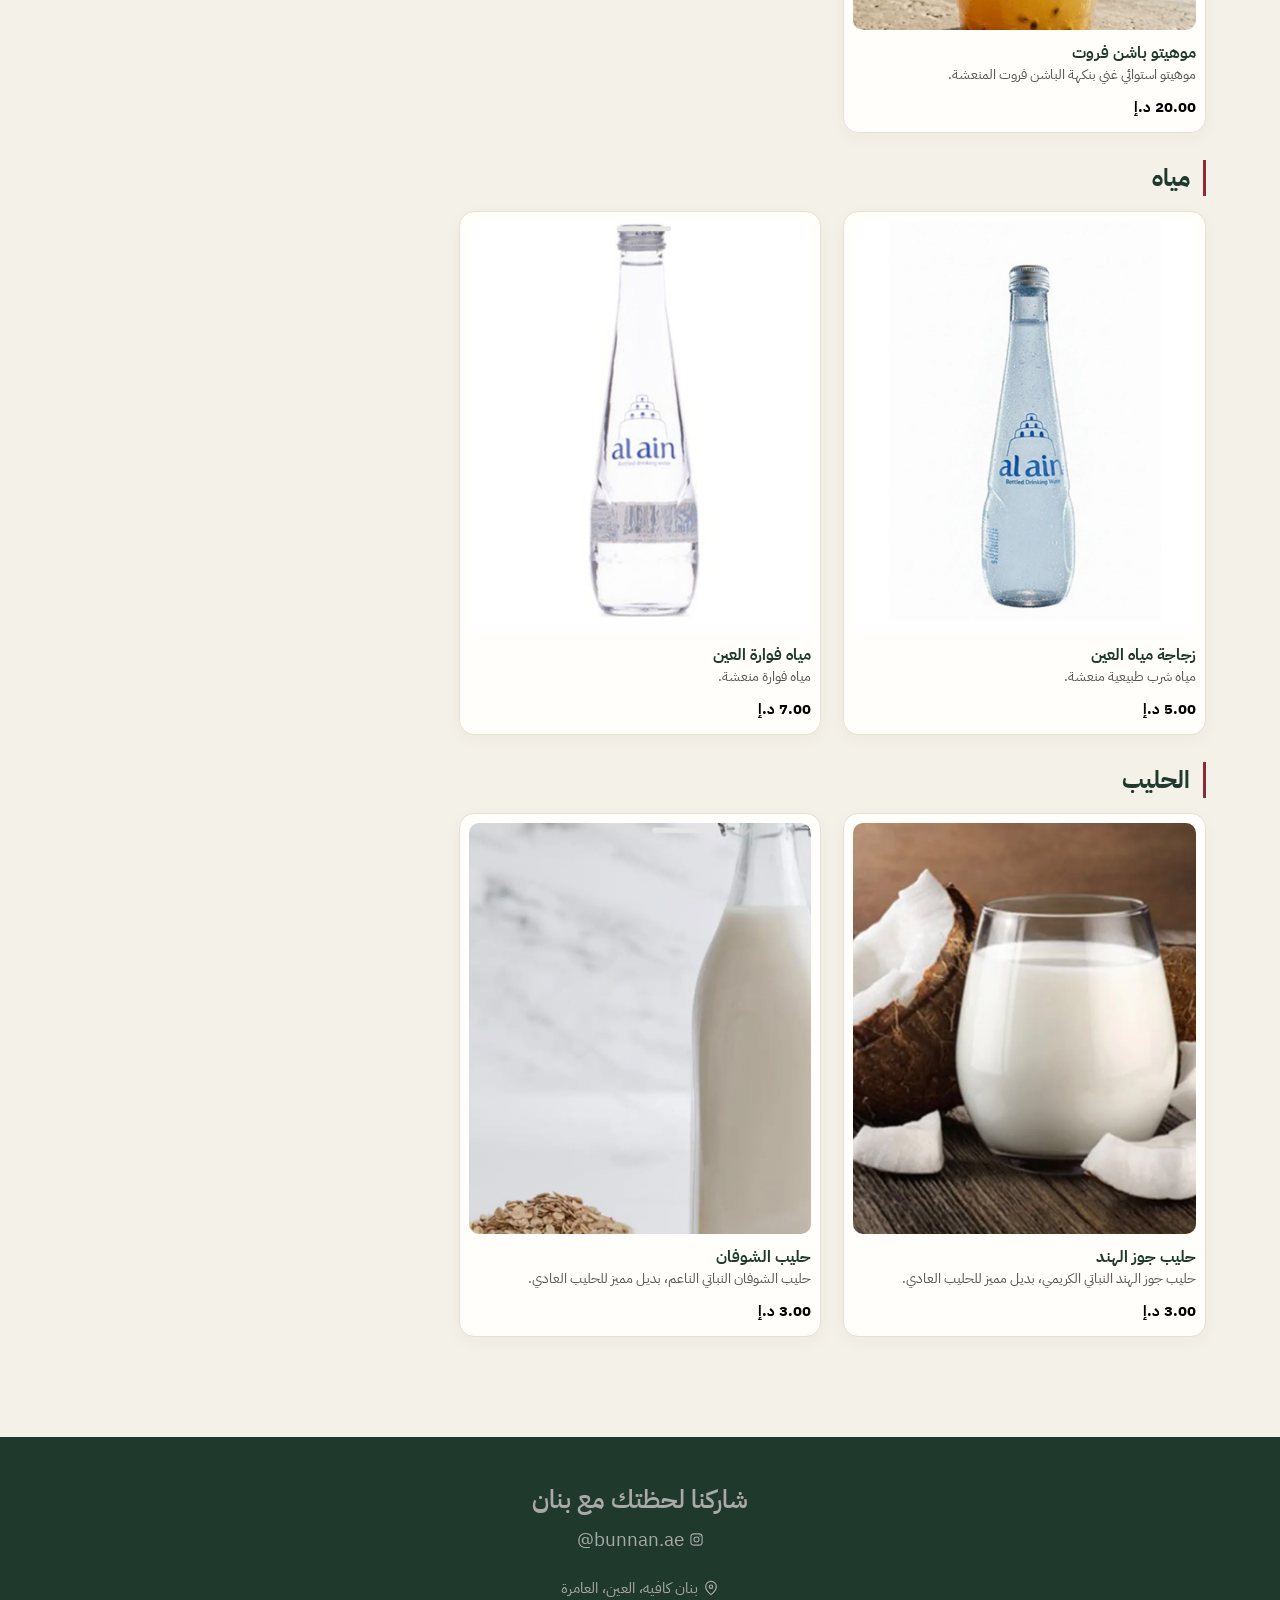
==== commit c196f197: "Remove menu shortcut and footer credit Co-authored-by: Copilot <223556219+Copilot@users.noreply.gith" ====
--- a/index.html
+++ b/index.html
@@ -18,9 +18,6 @@
     </a>
     <div class="hero-actions">
       <button id="language-toggle" class="language-button" type="button" aria-label="Switch language" title="Switch language">English</button>
-      <button id="menu-trigger" class="icon-button" type="button" aria-label="انتقل إلى المنيو" title="انتقل إلى المنيو">
-        <span class="menu-icon" aria-hidden="true"><i></i><i></i></span>
-      </button>
       <button id="search-trigger" class="icon-button" type="button" aria-label="ابحث في المنيو" title="ابحث في المنيو">
         <span class="search-icon" aria-hidden="true"></span>
       </button>
@@ -63,7 +60,6 @@
     </svg>
     <span data-ar="بنان كافيه، العين، العامرة" data-en="Bunnan Coffee, Al Ain, Al Amrah">بنان كافيه، العين، العامرة</span>
   </a>
-  <p class="footer-credit"><span data-ar="صنع من قبل" data-en="Made by">صنع من قبل</span> <a href="https://www.instagram.com/web.line3/" target="_blank" rel="noreferrer">web.line3</a></p>
 </footer>
 <script src="menu.js?v=arabic-drink-names-20261007"></script>
 <script src="supabase-config.js"></script>
--- a/style.css
+++ b/style.css
@@ -17,8 +17,6 @@
 .icon-button:hover{background:#ffffff24;transform:translateY(-1px)}
 .search-icon{position:relative;display:block;width:15px;height:15px;border:1.7px solid currentColor;border-radius:50%}
 .search-icon::after{position:absolute;right:-5px;bottom:-3px;width:7px;height:1.7px;border-radius:2px;background:currentColor;content:"";transform:rotate(48deg)}
-.menu-icon{display:grid;width:19px;gap:5px}
-.menu-icon i{display:block;width:19px;height:2px;border-radius:2px;background:currentColor}
 .hero-copy{position:static;width:min(92%,720px);margin:auto;text-align:center;transform:none}
 .hero-kicker{margin:0 0 15px;color:var(--cherry);font-size:14px;font-weight:600;animation:rise-in .8s .08s both}
 .hero-copy h1{margin:0;color:var(--forest);font-family:"IBM Plex Sans Arabic",sans-serif;font-size:52px;font-weight:700;line-height:1.45;animation:rise-in .8s .2s both}
@@ -92,8 +90,6 @@
 .footer-location{display:inline-flex;align-items:center;gap:5px;margin:20px 0 0;color:inherit;font-size:15px;text-decoration:none}
 .location-icon{width:16px;height:16px;flex:none;fill:none;stroke:currentColor;stroke-linecap:round;stroke-linejoin:round;stroke-width:1.8}
 .footer-social:hover,.footer-location:hover{color:#fff}
-.footer-credit{margin:5px 0 0;color:inherit;font-size:11px}
-.footer-credit a{color:inherit}
 @media(max-width:700px){
 	.tools-inner{padding:10px 14px 7px}
 	.search-field{min-height:42px;margin-bottom:7px}
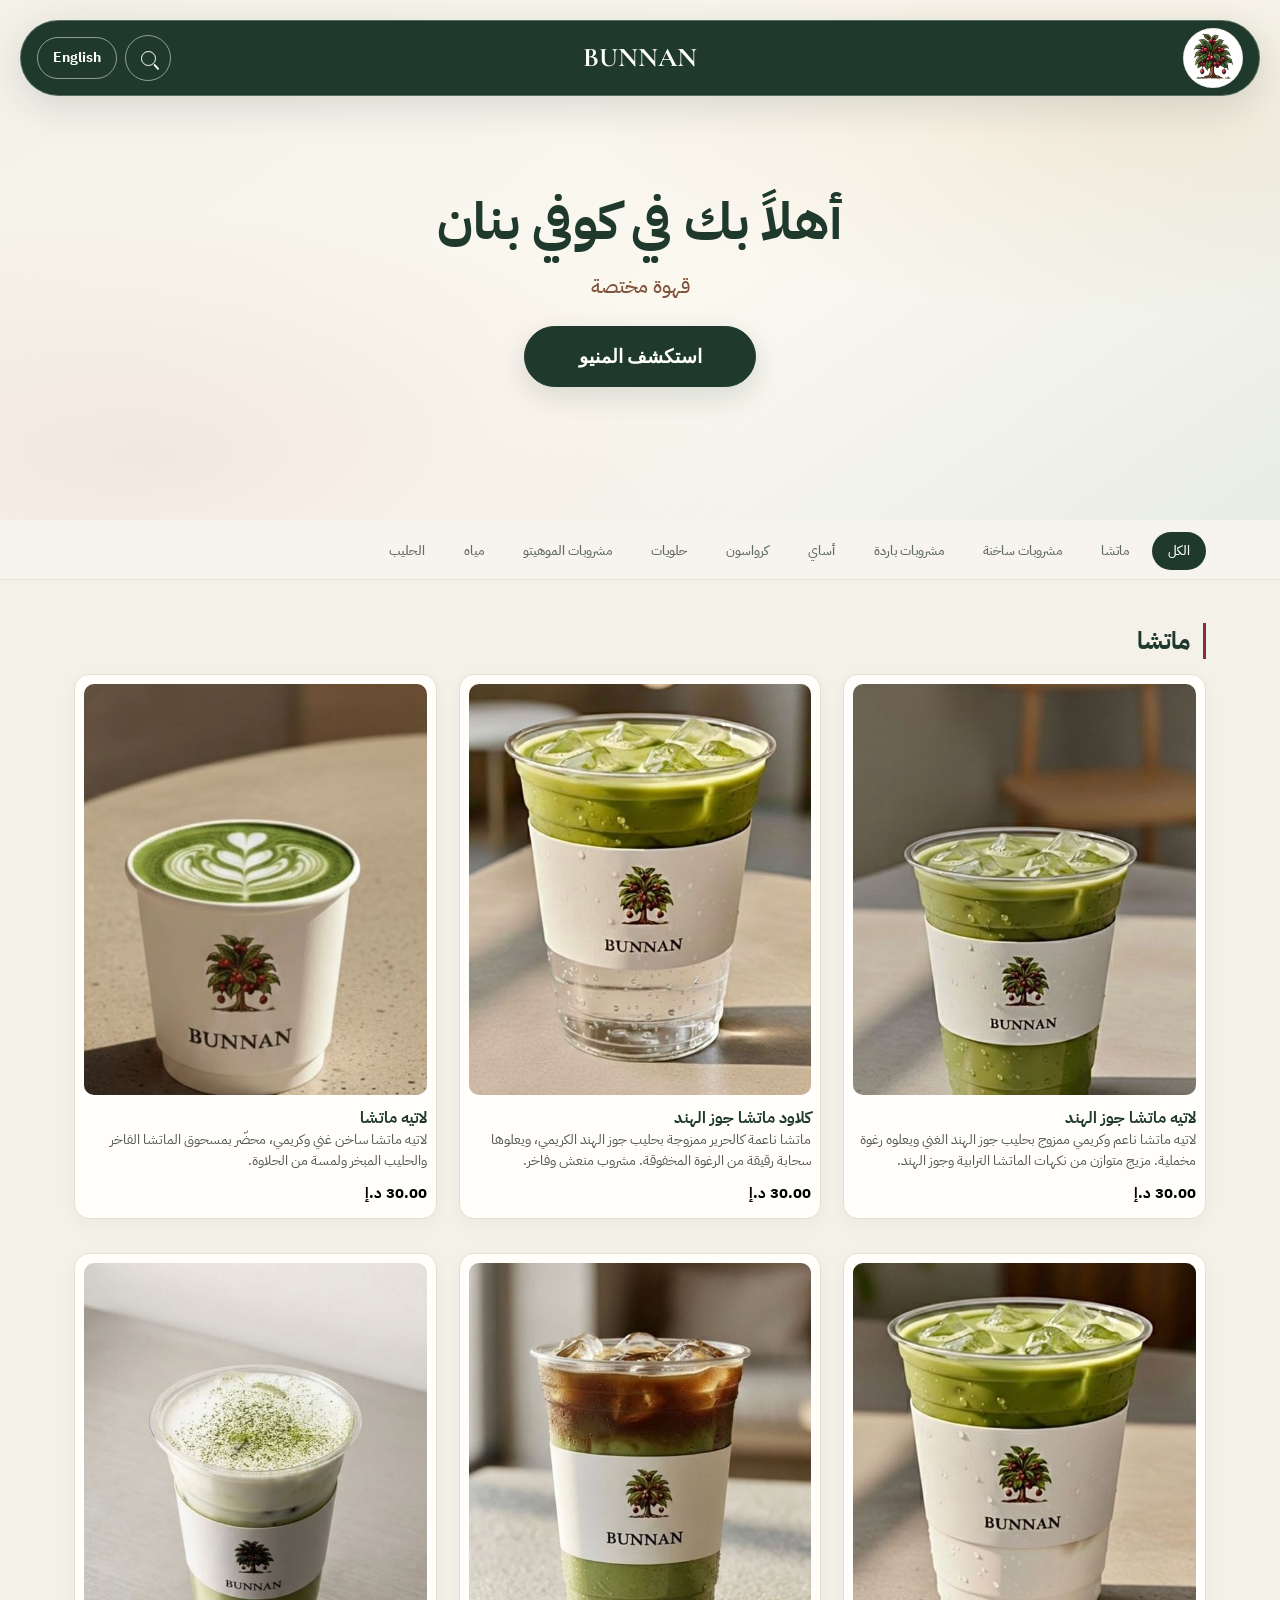
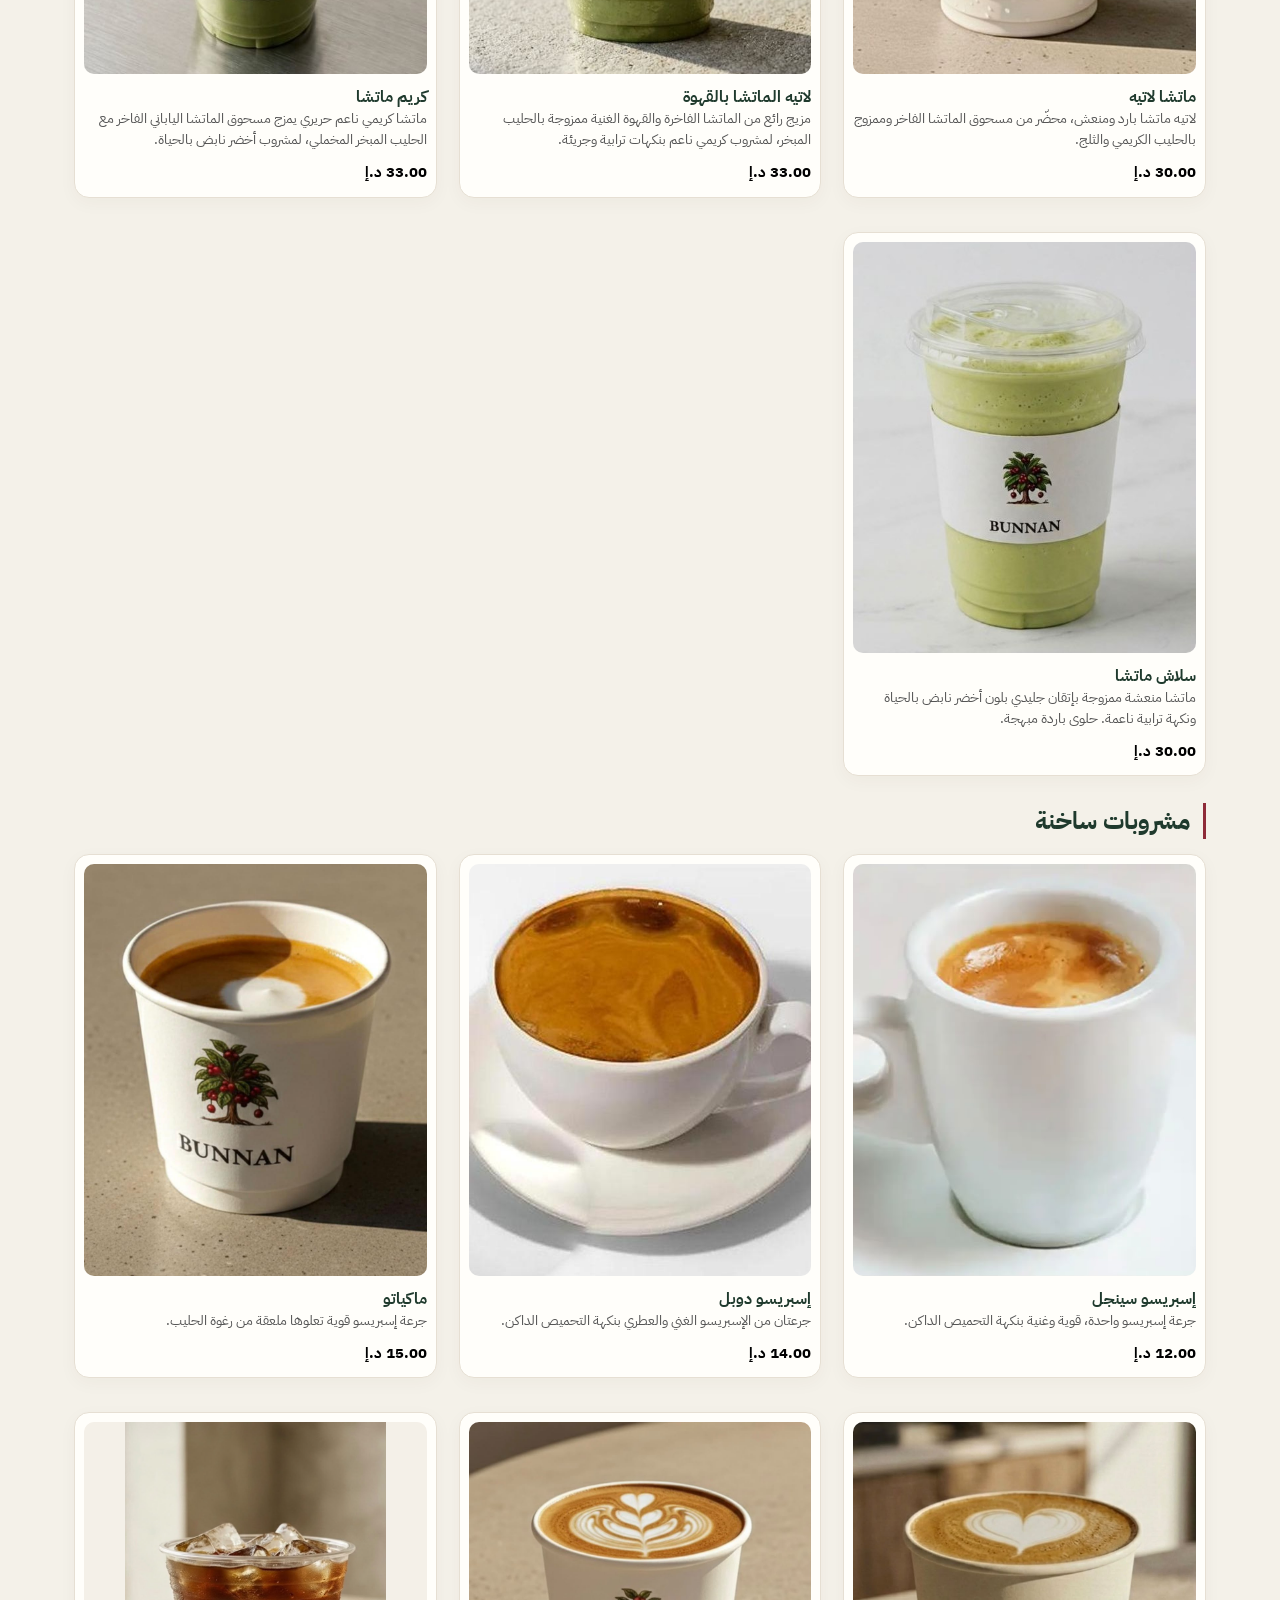
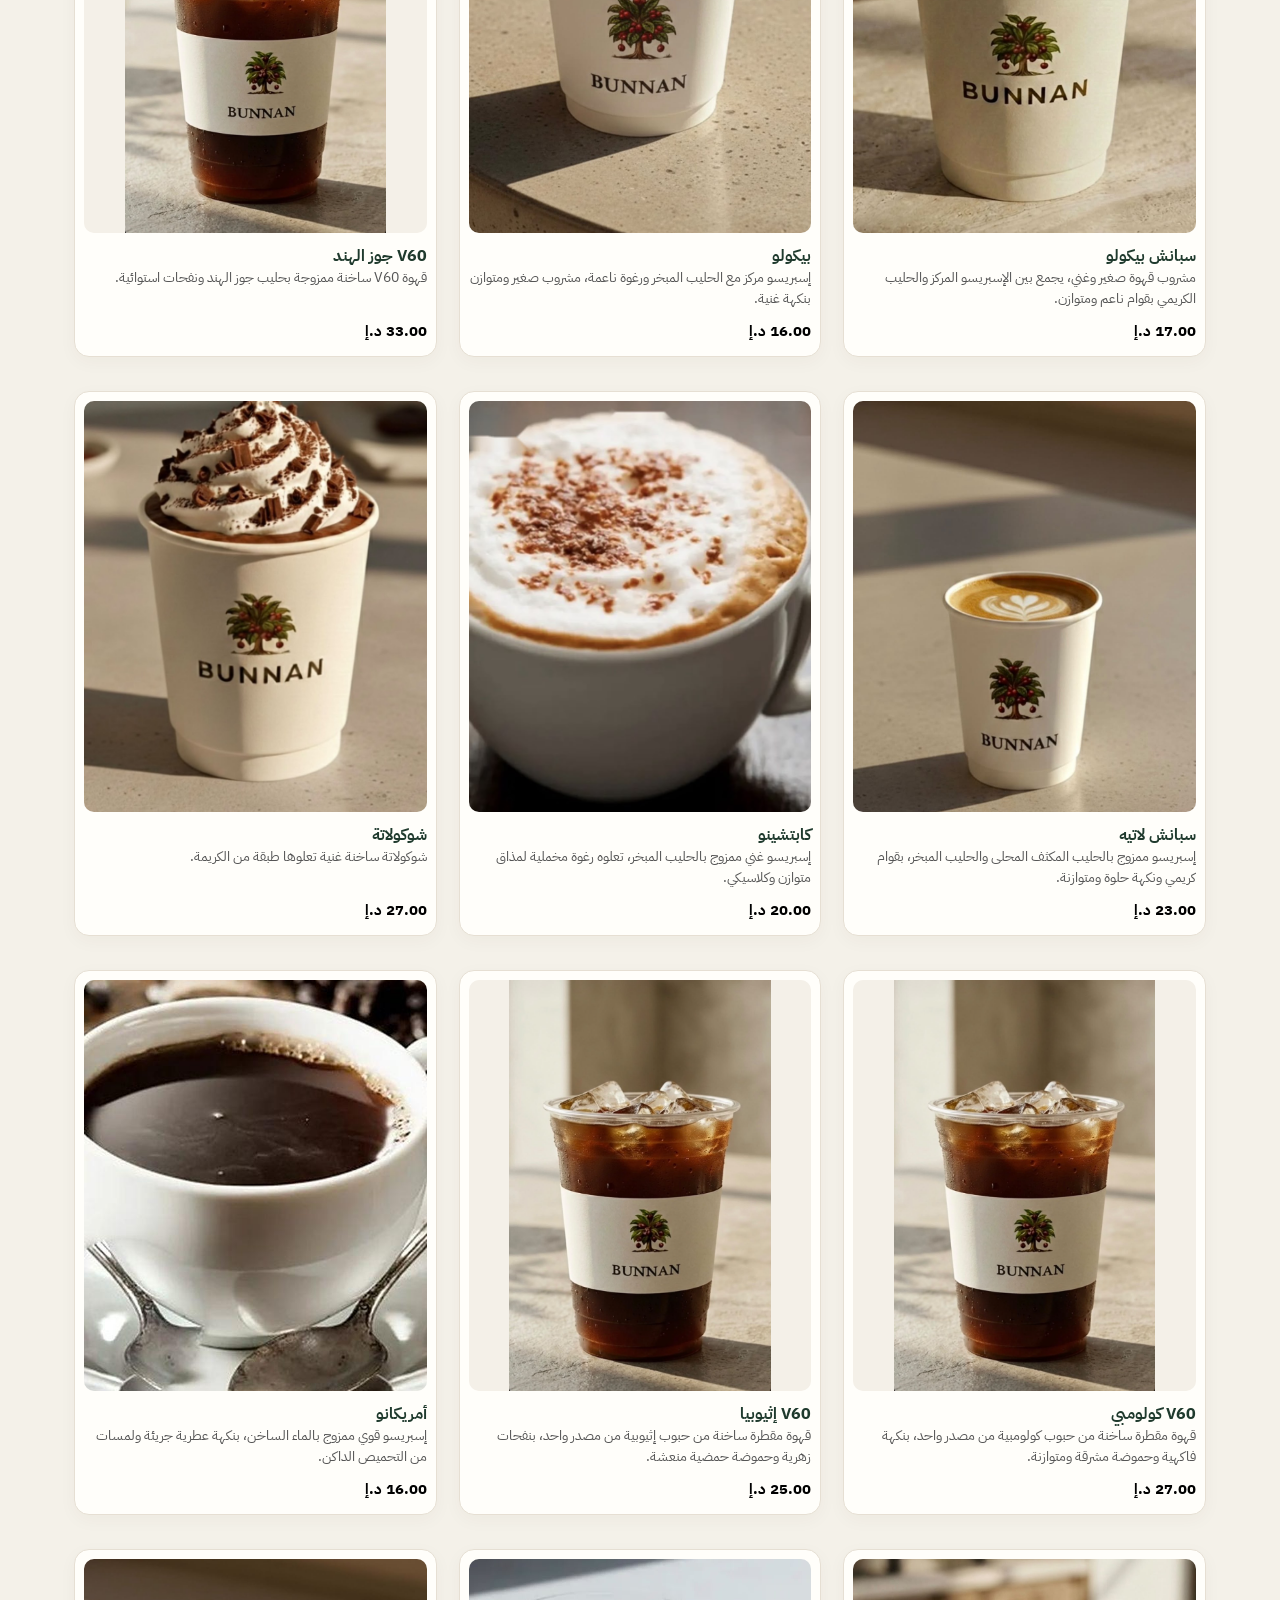
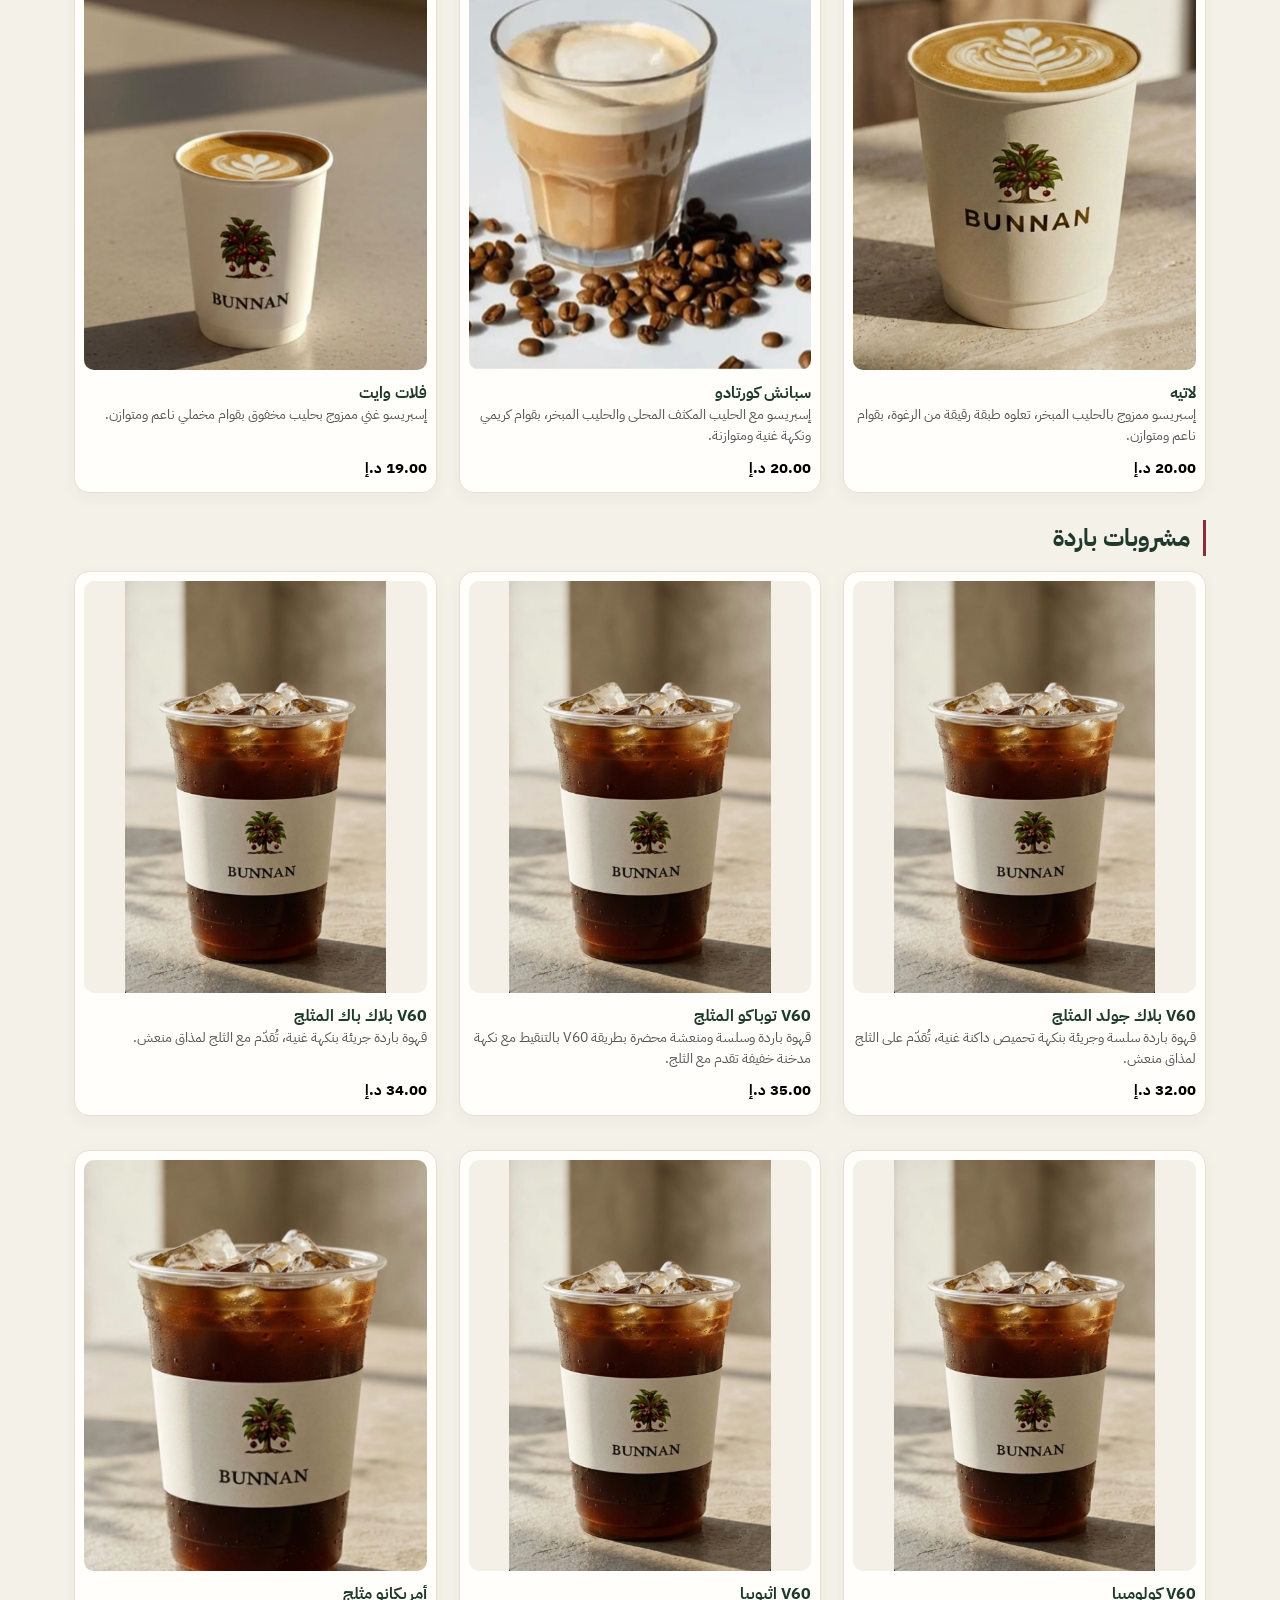
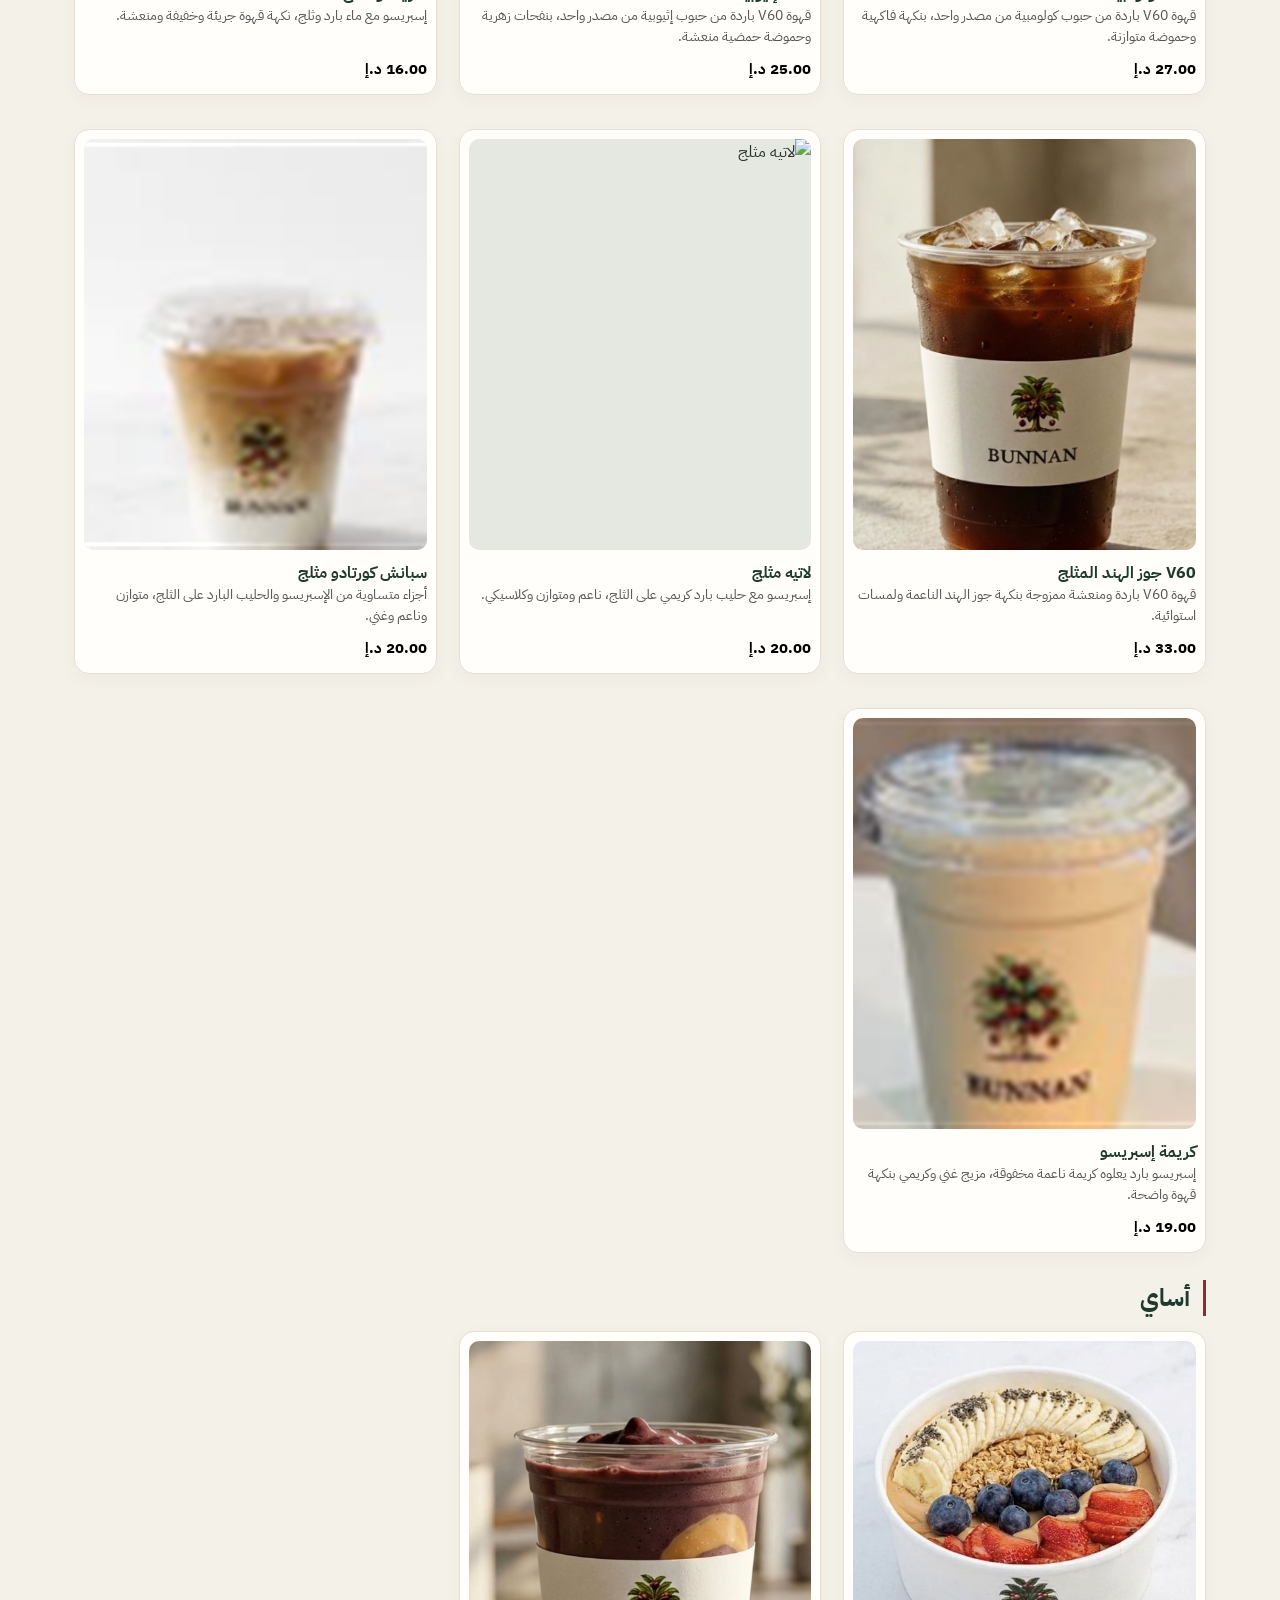
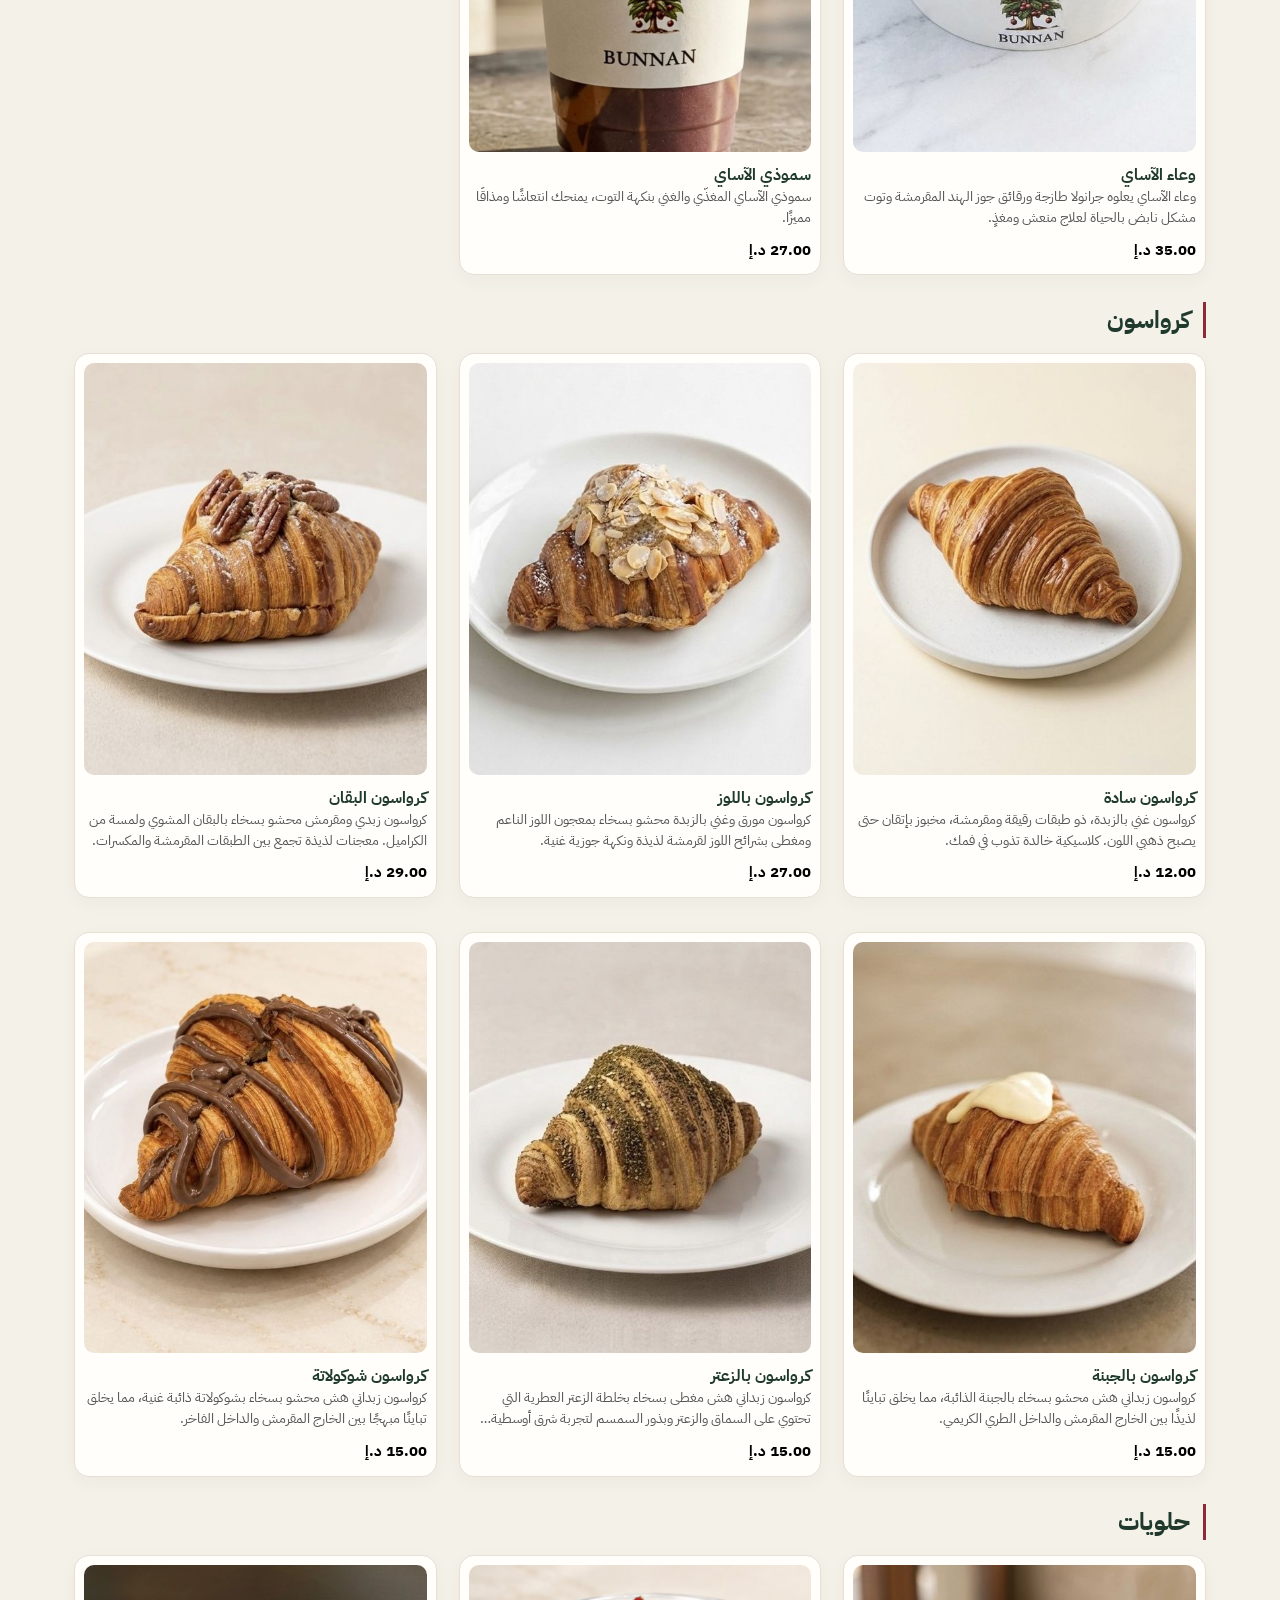
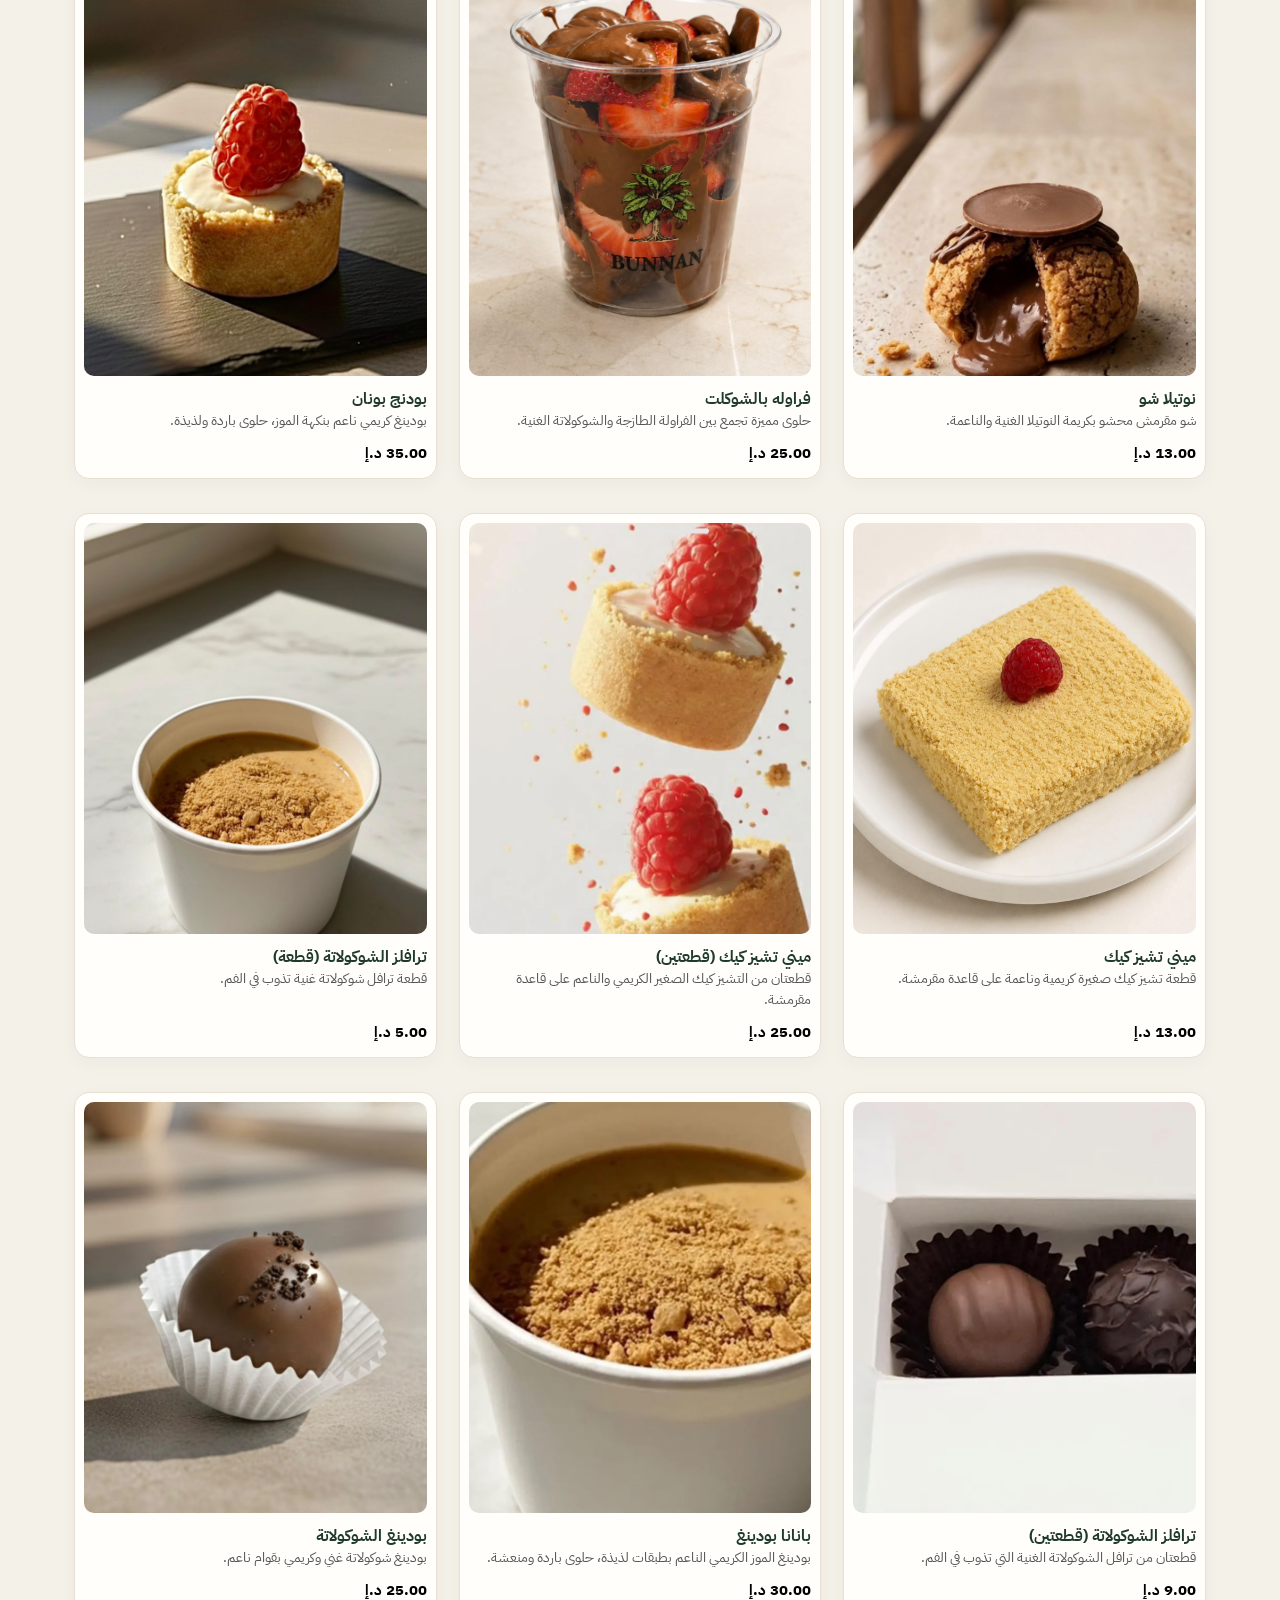
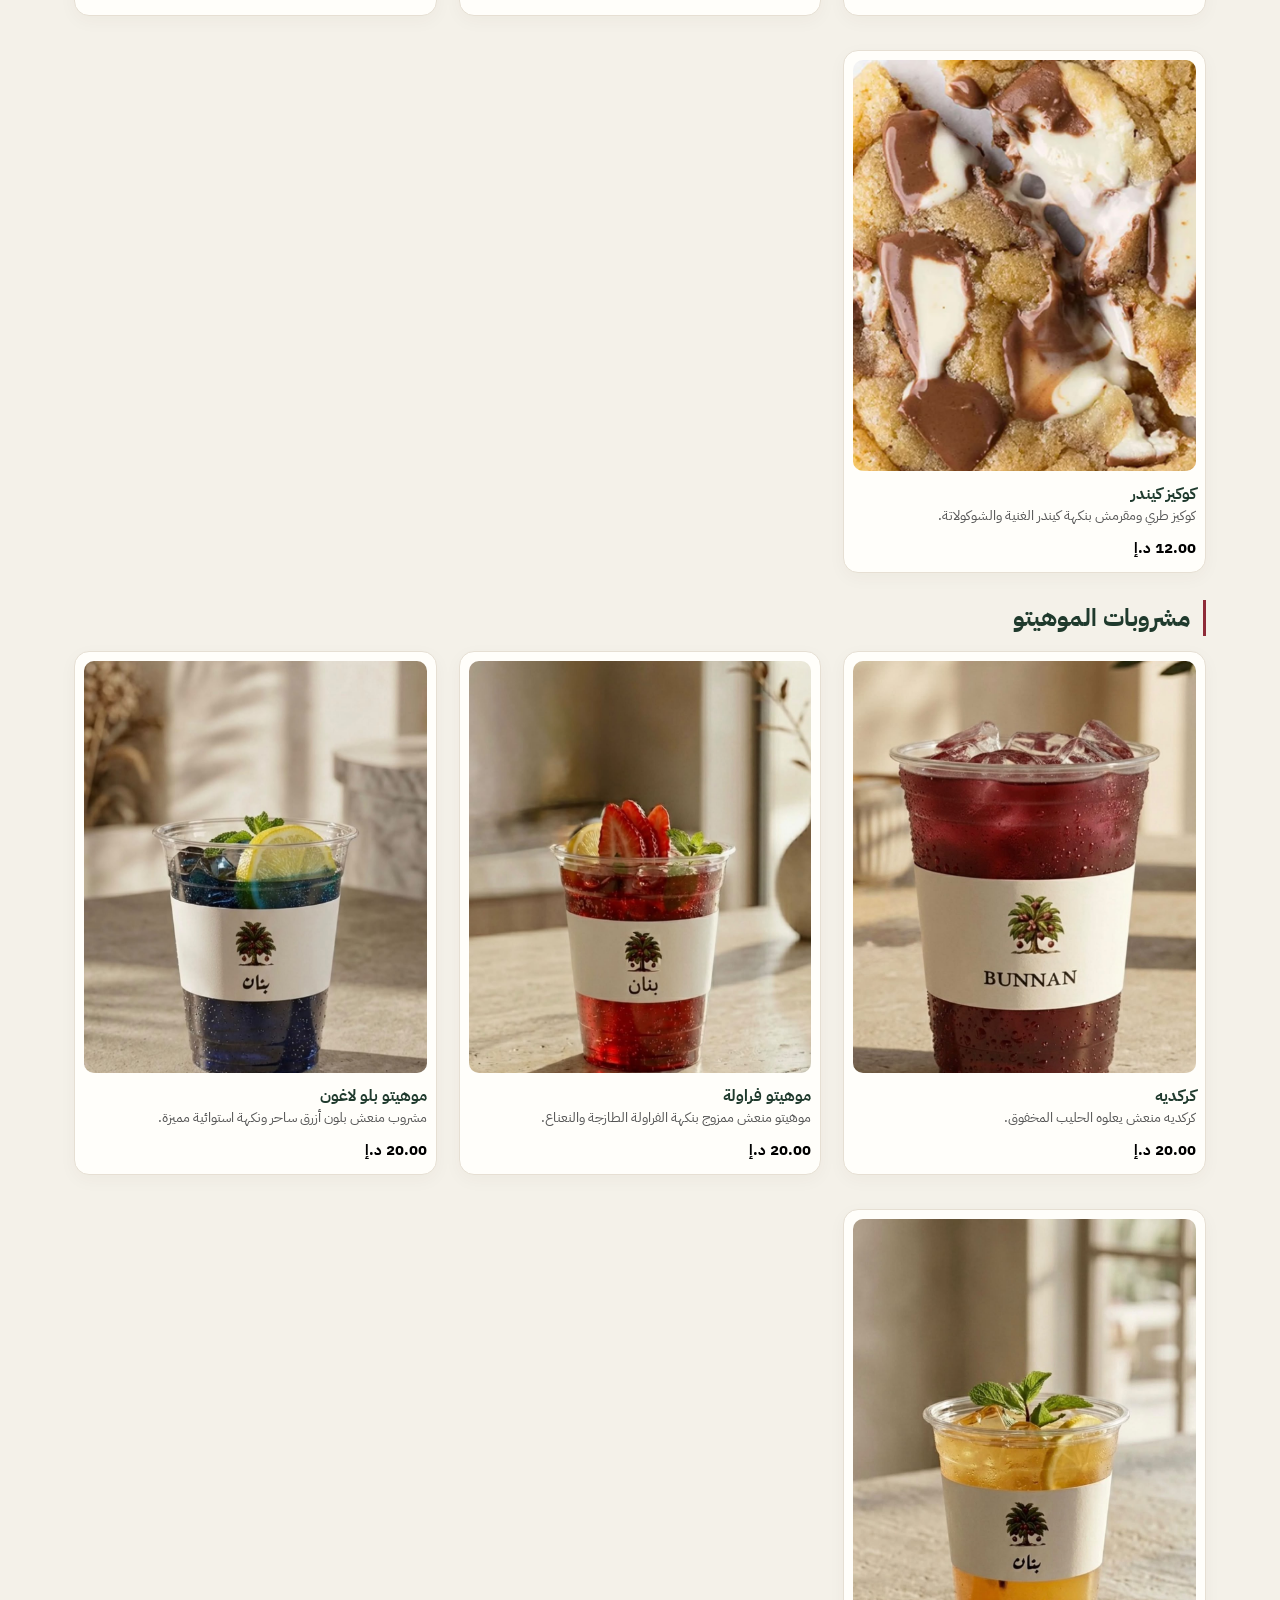
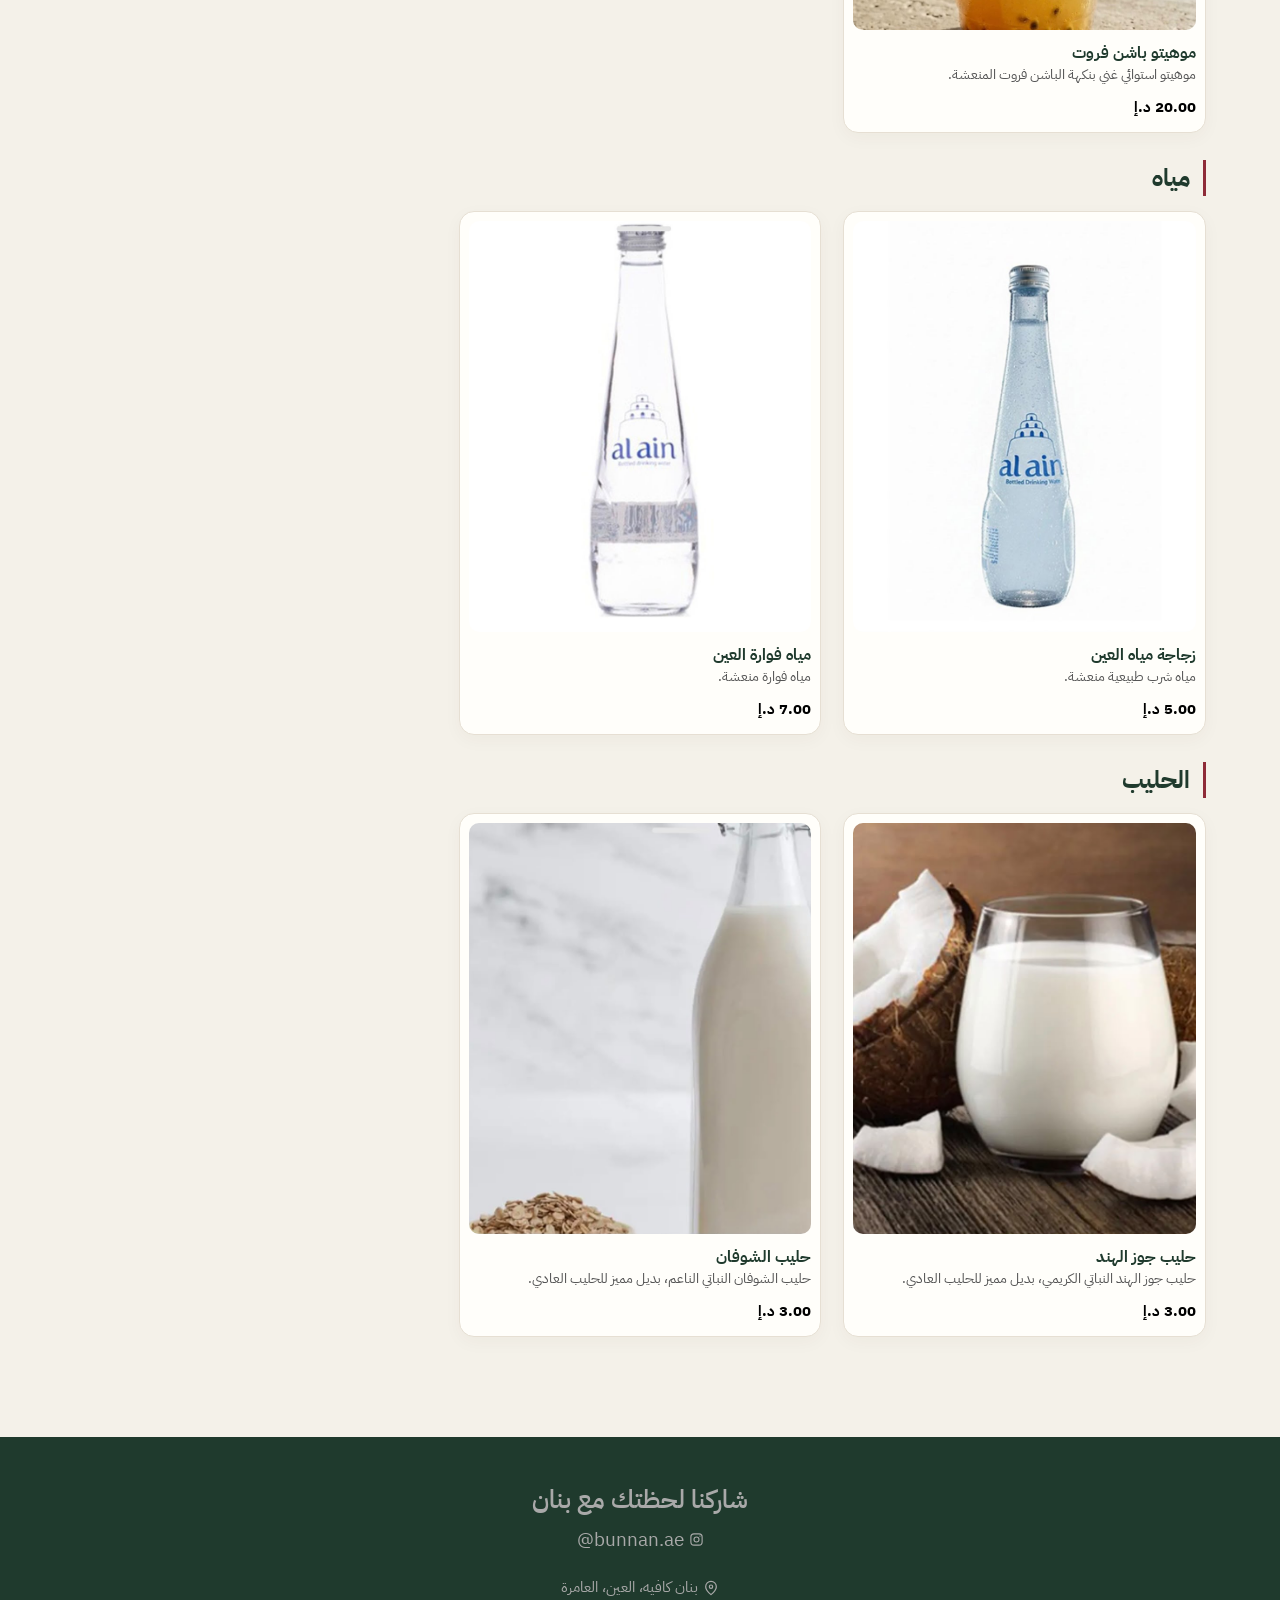
==== commit 6f02957c: "Clean hot drink names and cortado label Co-authored-by: Copilot <223556219+Copilot@users.noreply.git" ====
--- a/index.html
+++ b/index.html
@@ -61,9 +61,9 @@
     <span data-ar="بنان كافيه، العين، العامرة" data-en="Bunnan Coffee, Al Ain, Al Amrah">بنان كافيه، العين، العامرة</span>
   </a>
 </footer>
-<script src="menu.js?v=arabic-drink-names-20261007"></script>
+<script src="menu.js?v=remove-hot-name-tags-20261007"></script>
 <script src="supabase-config.js"></script>
 <script src="https://cdn.jsdelivr.net/npm/@supabase/supabase-js@2"></script>
-<script src="app.js?v=arabic-drink-names-20261007"></script>
+<script src="app.js?v=remove-hot-name-tags-20261007"></script>
 </body>
 </html>
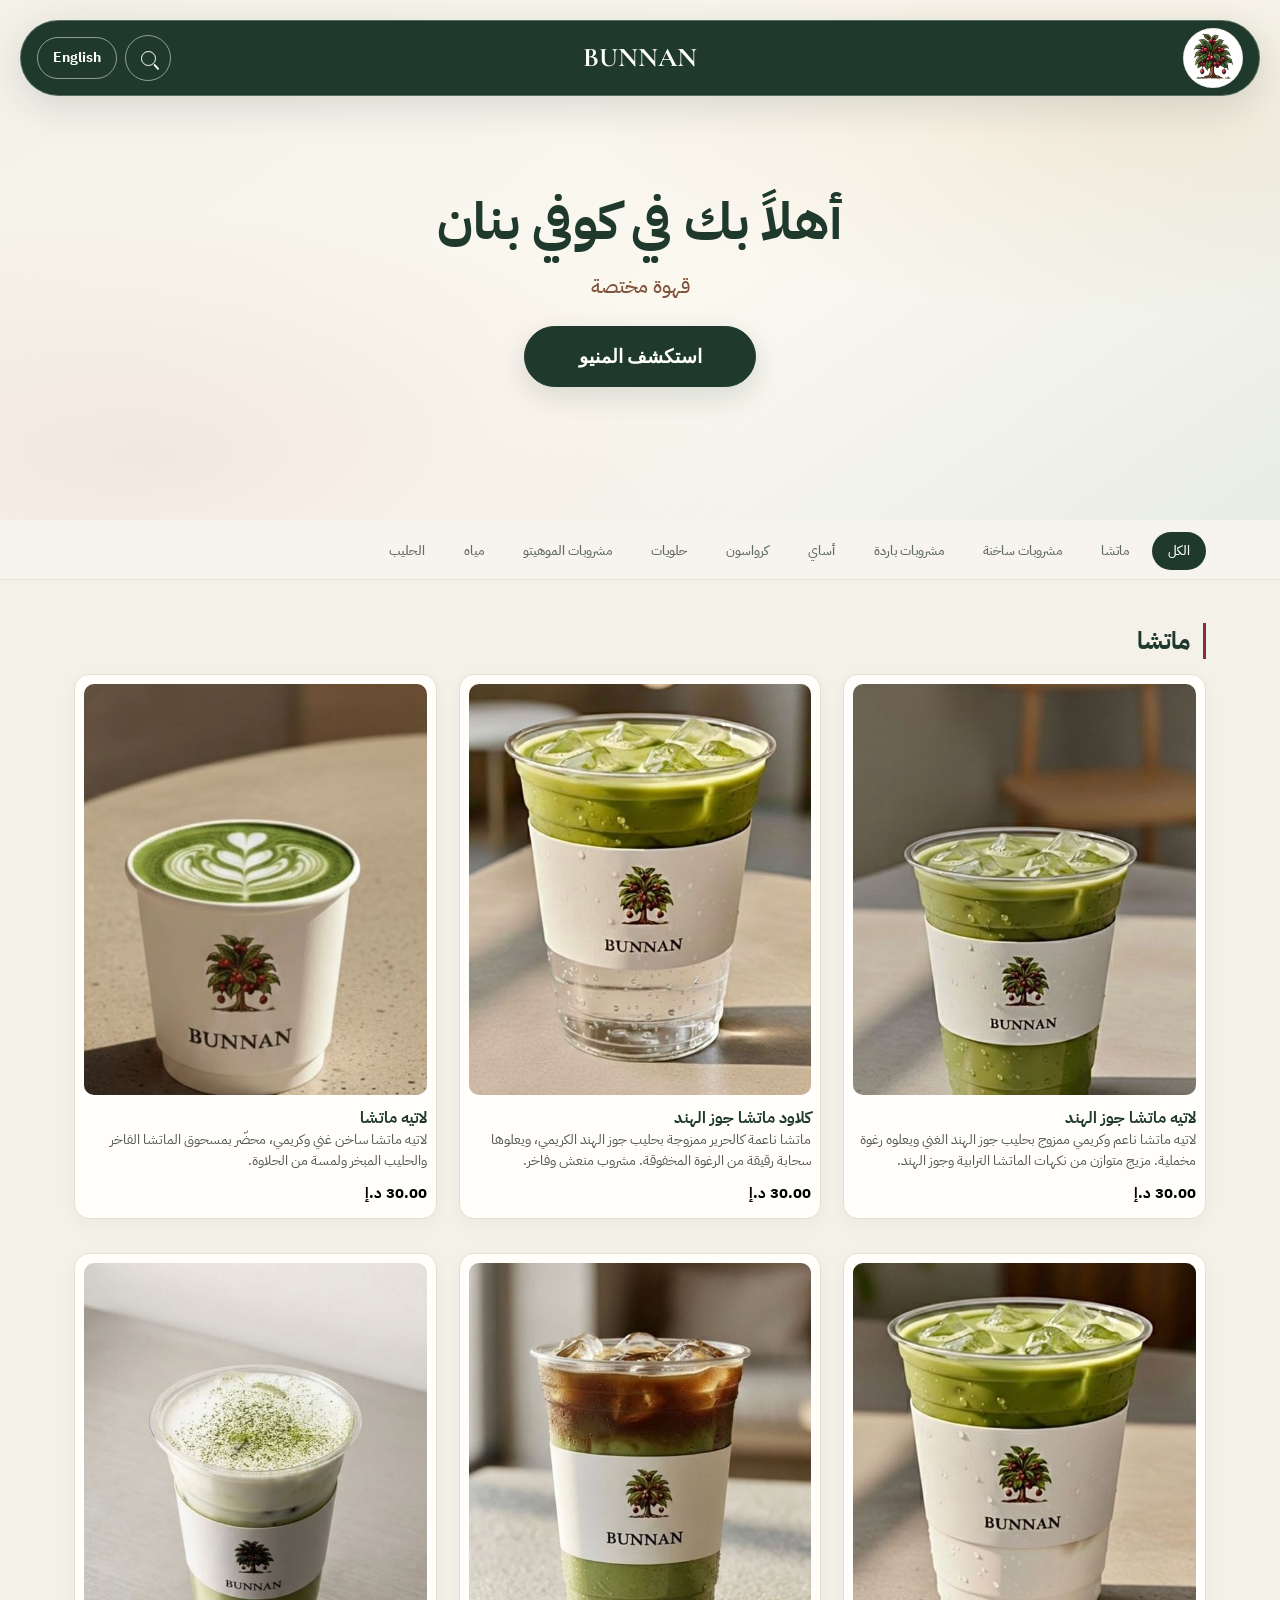
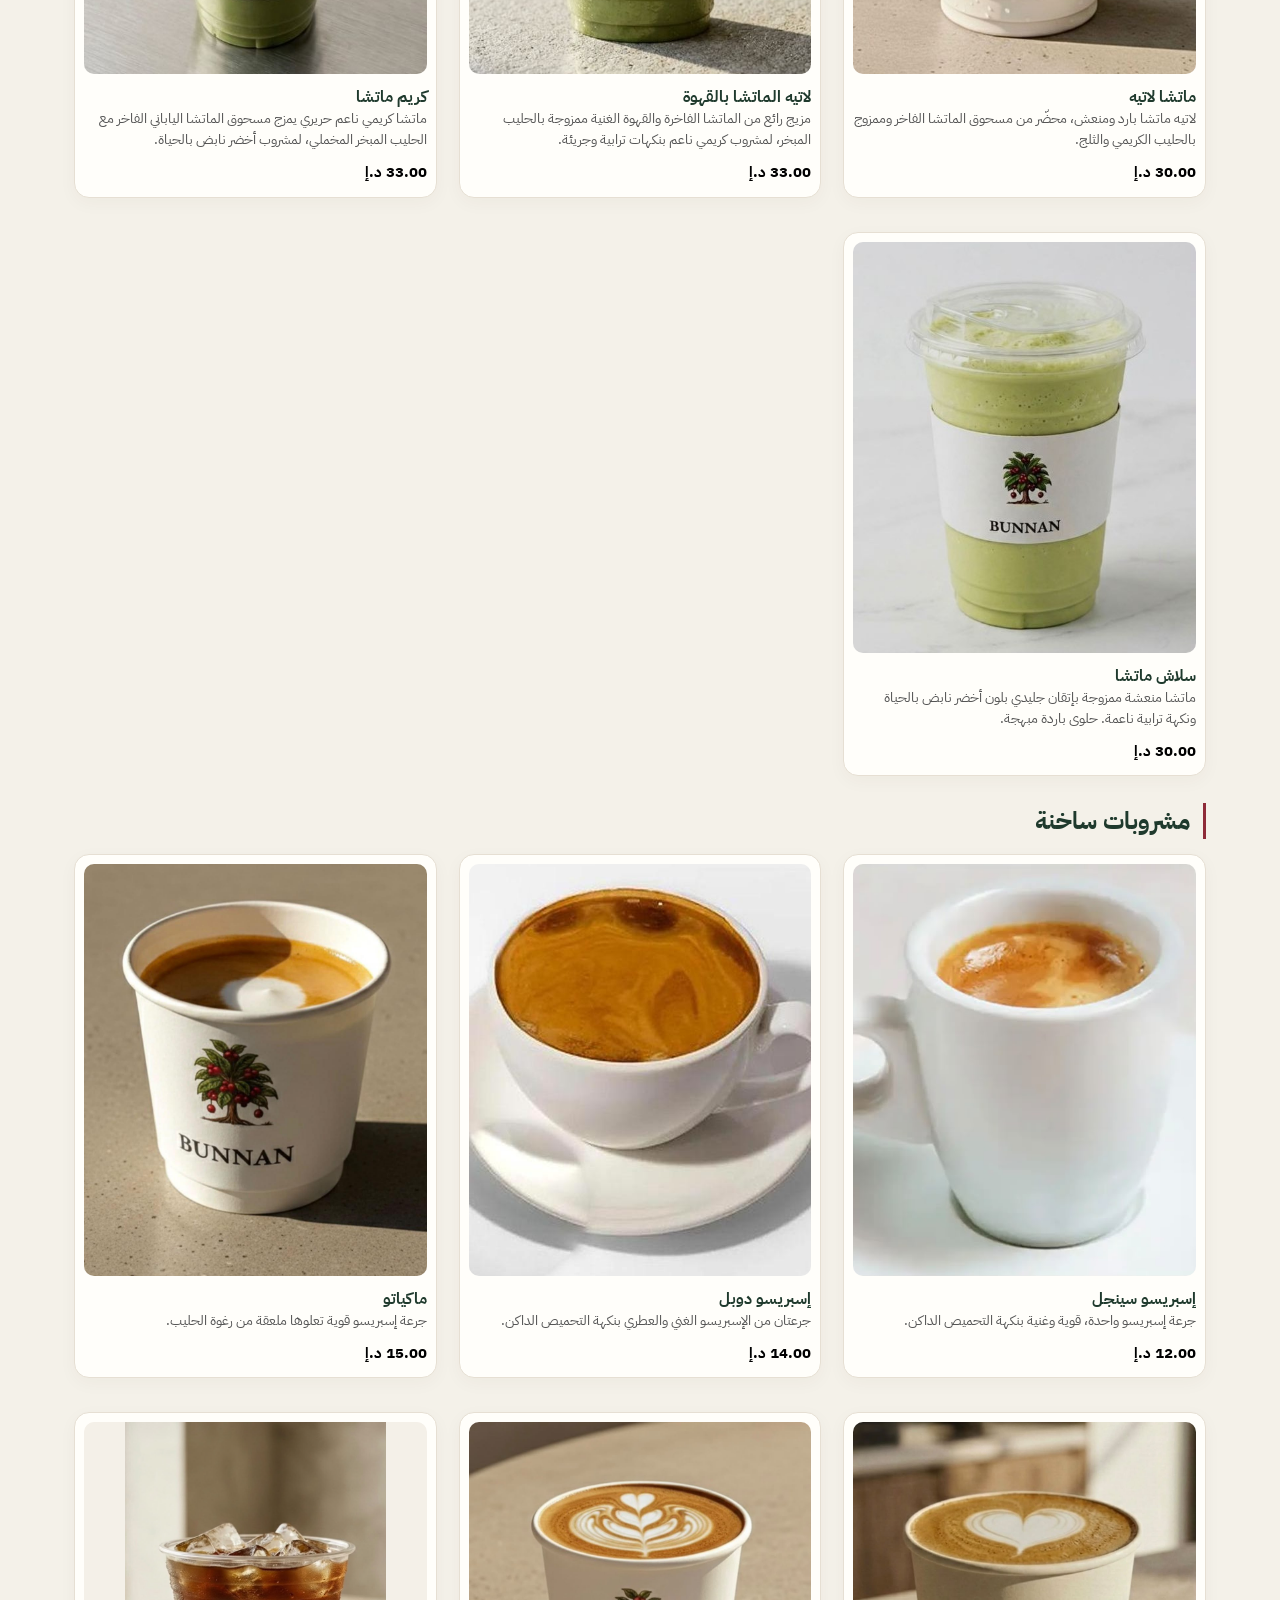
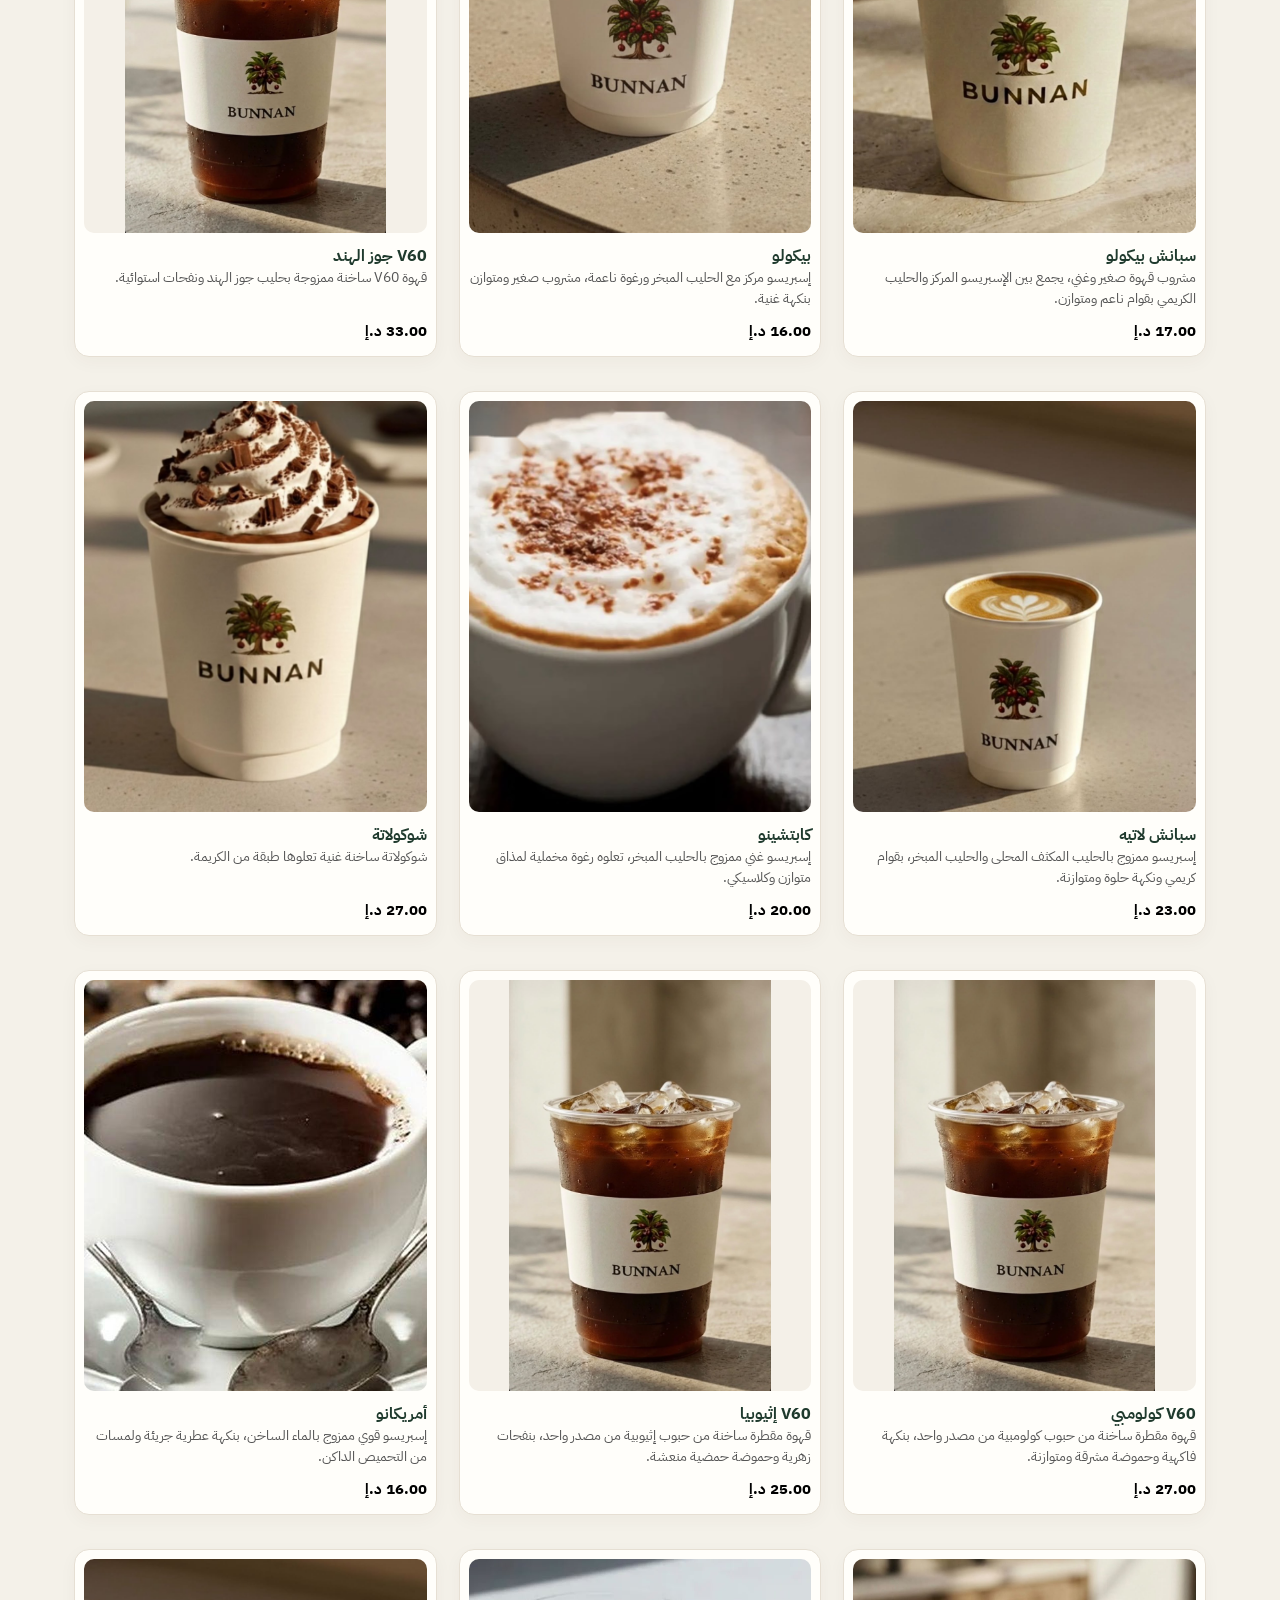
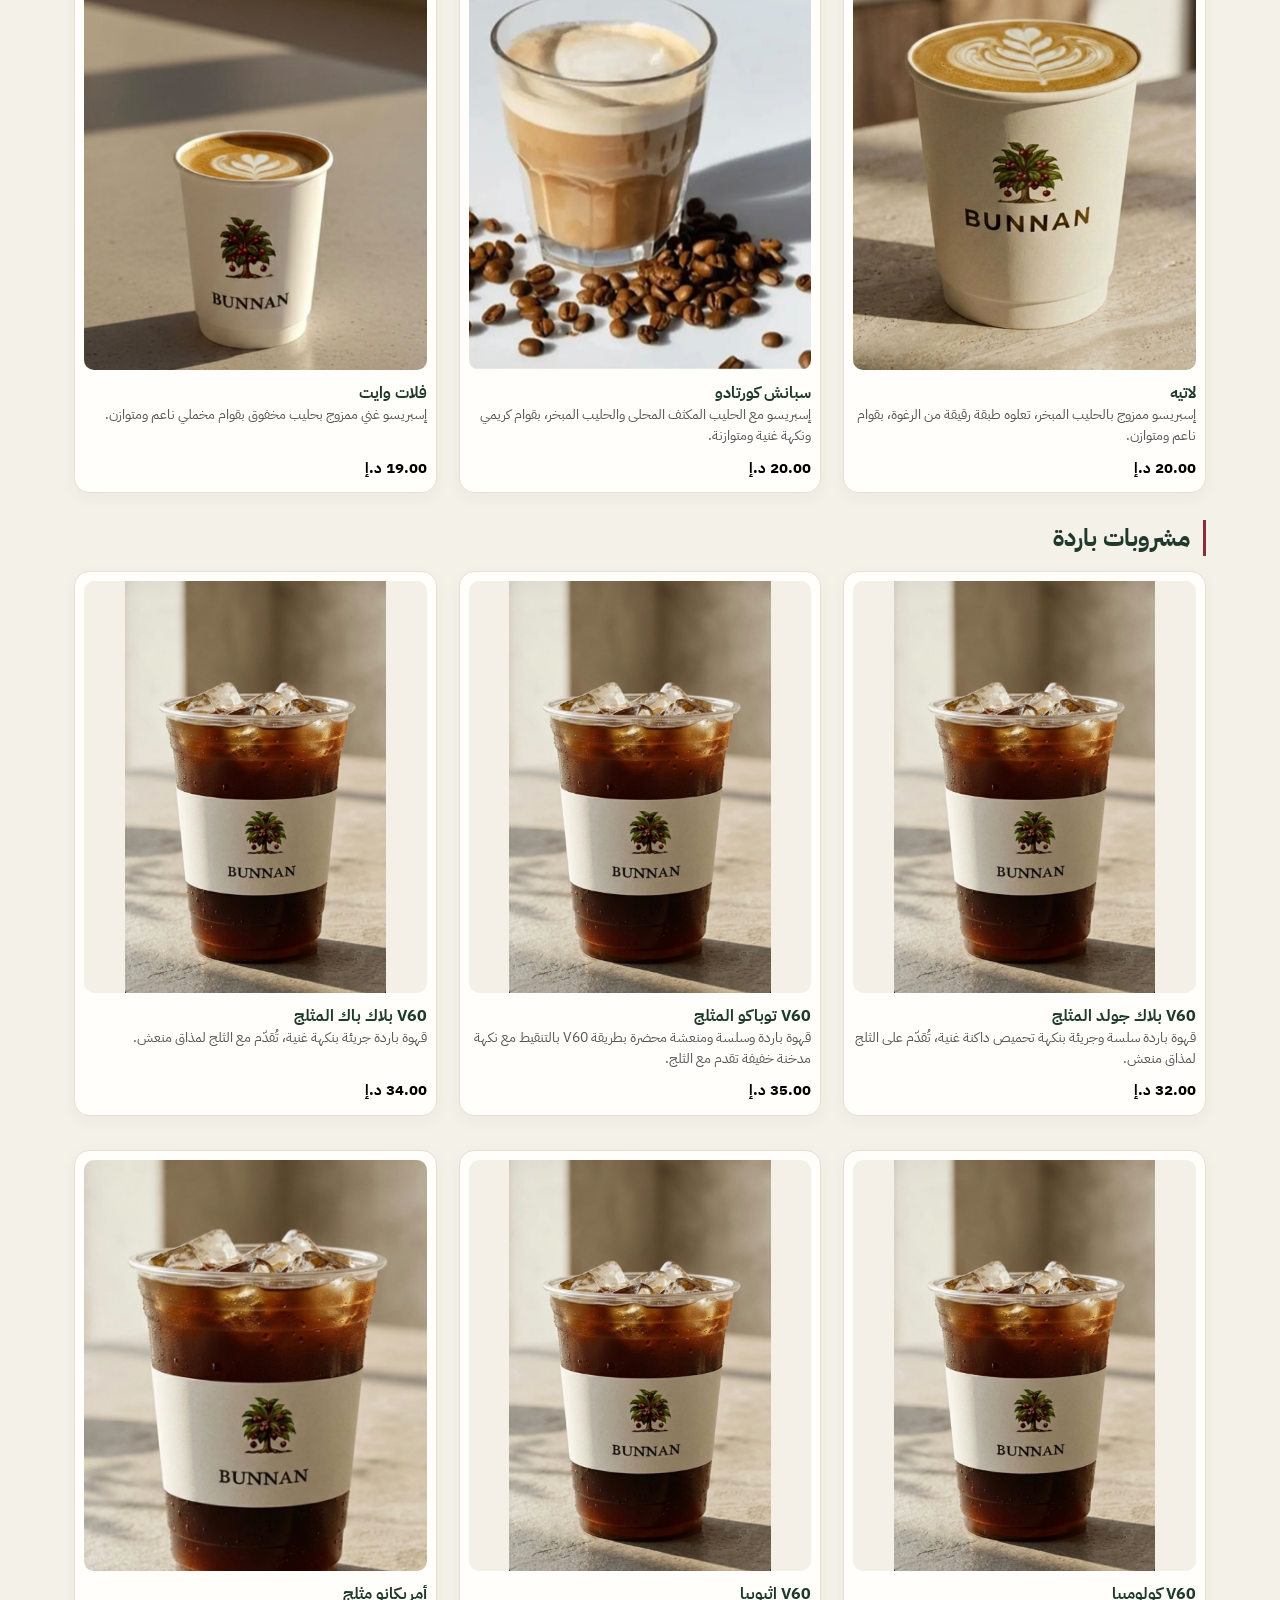
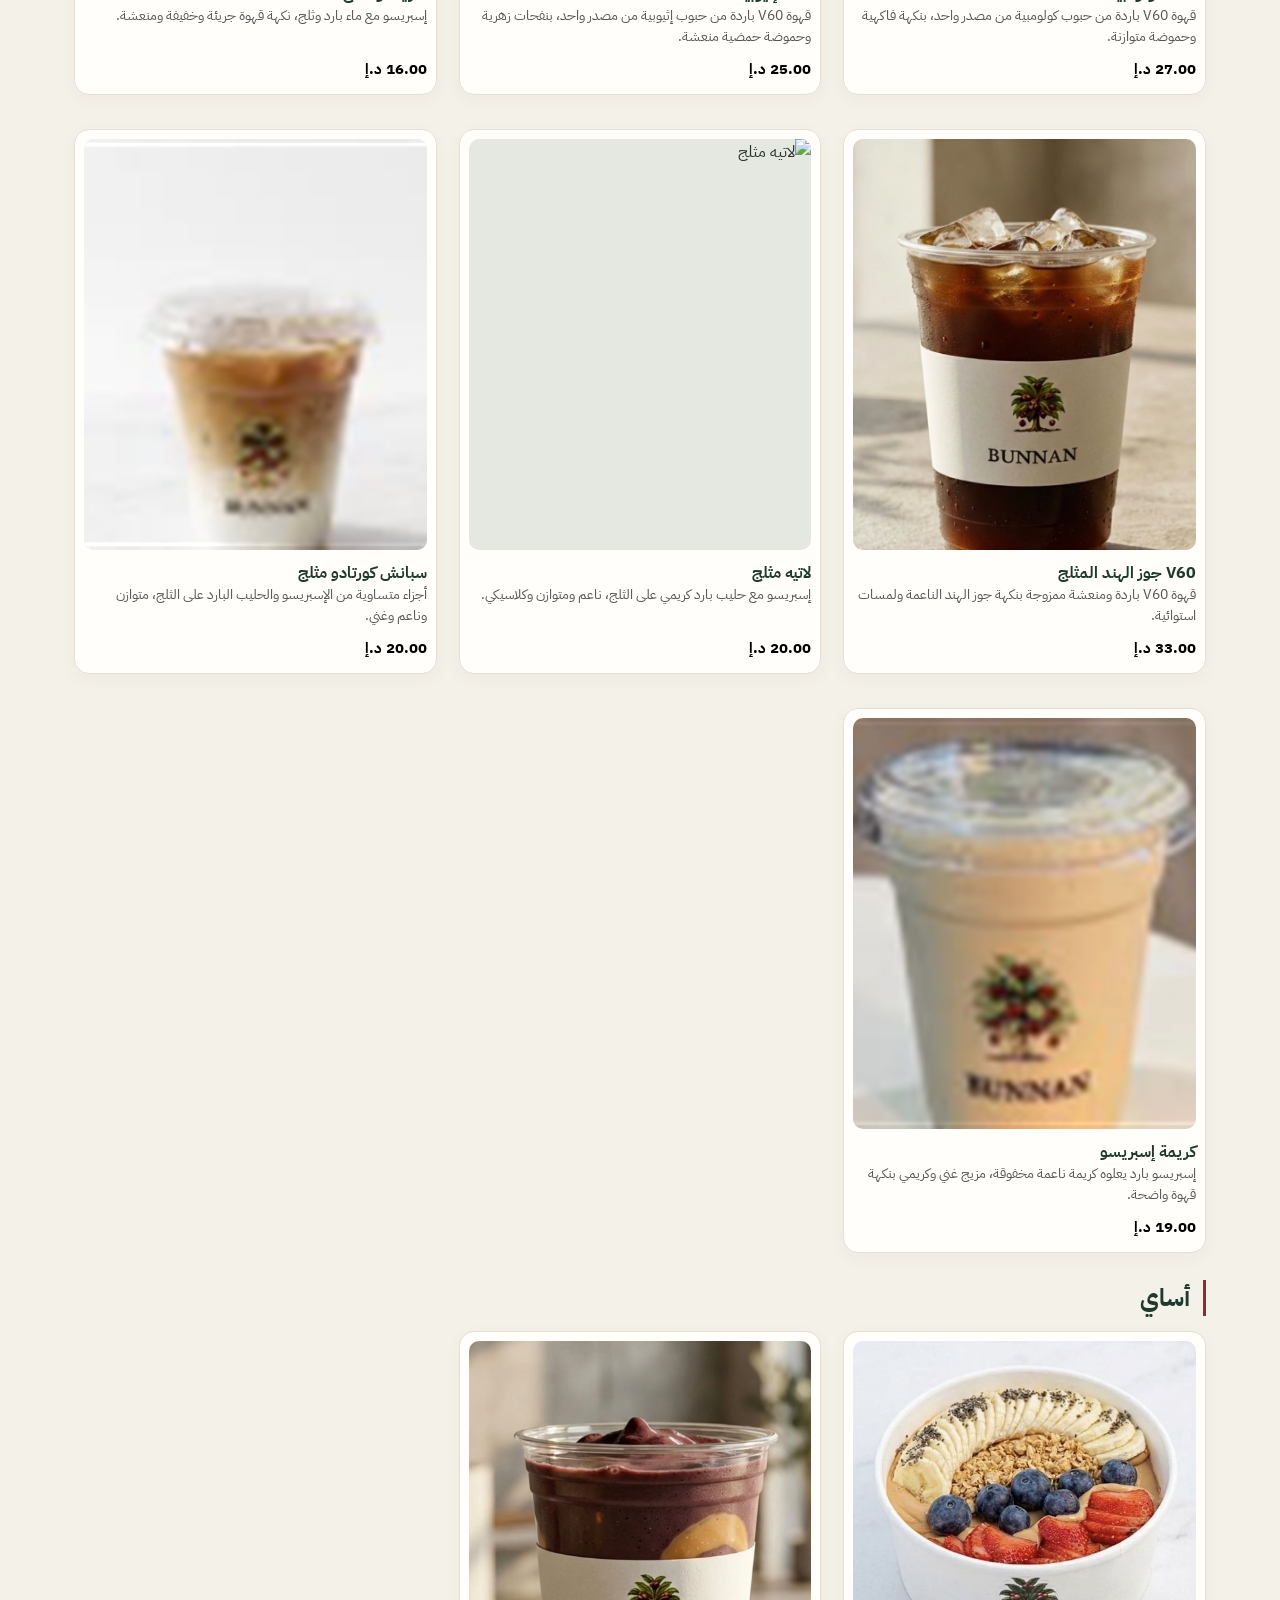
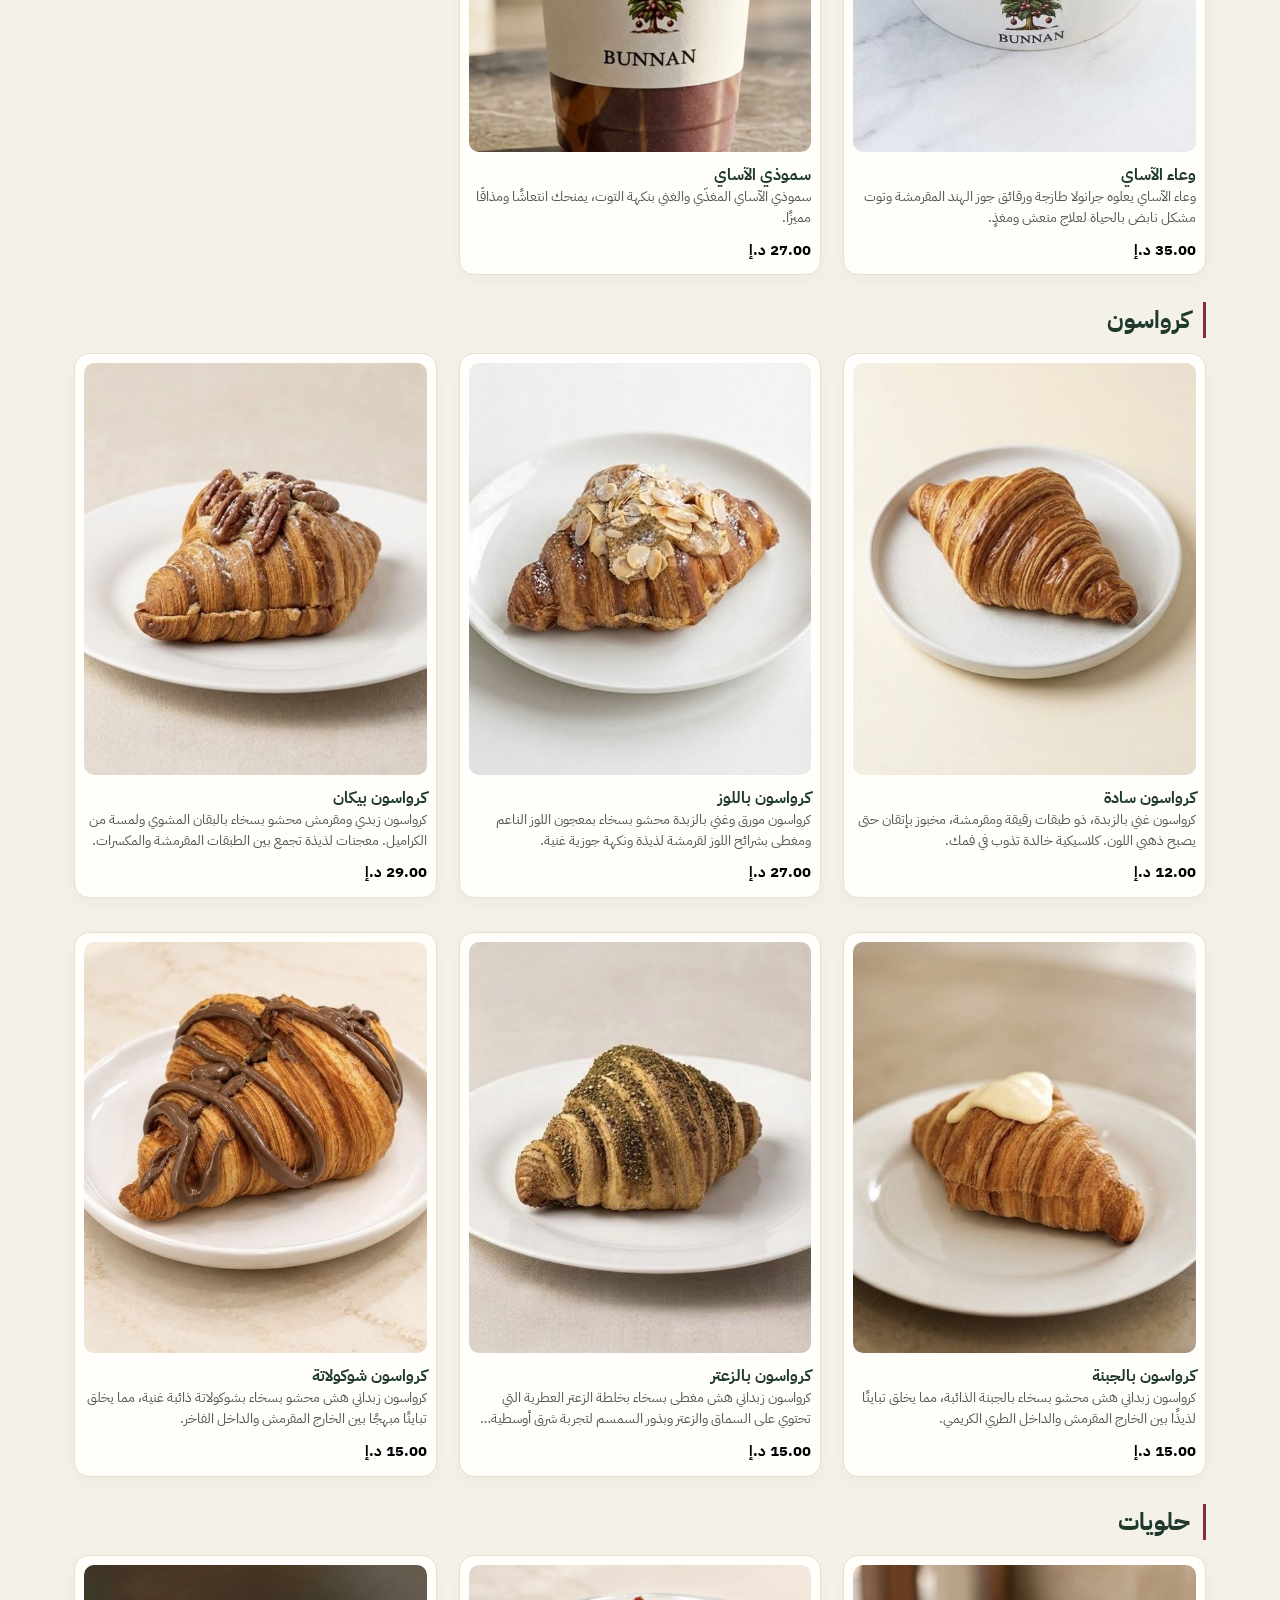
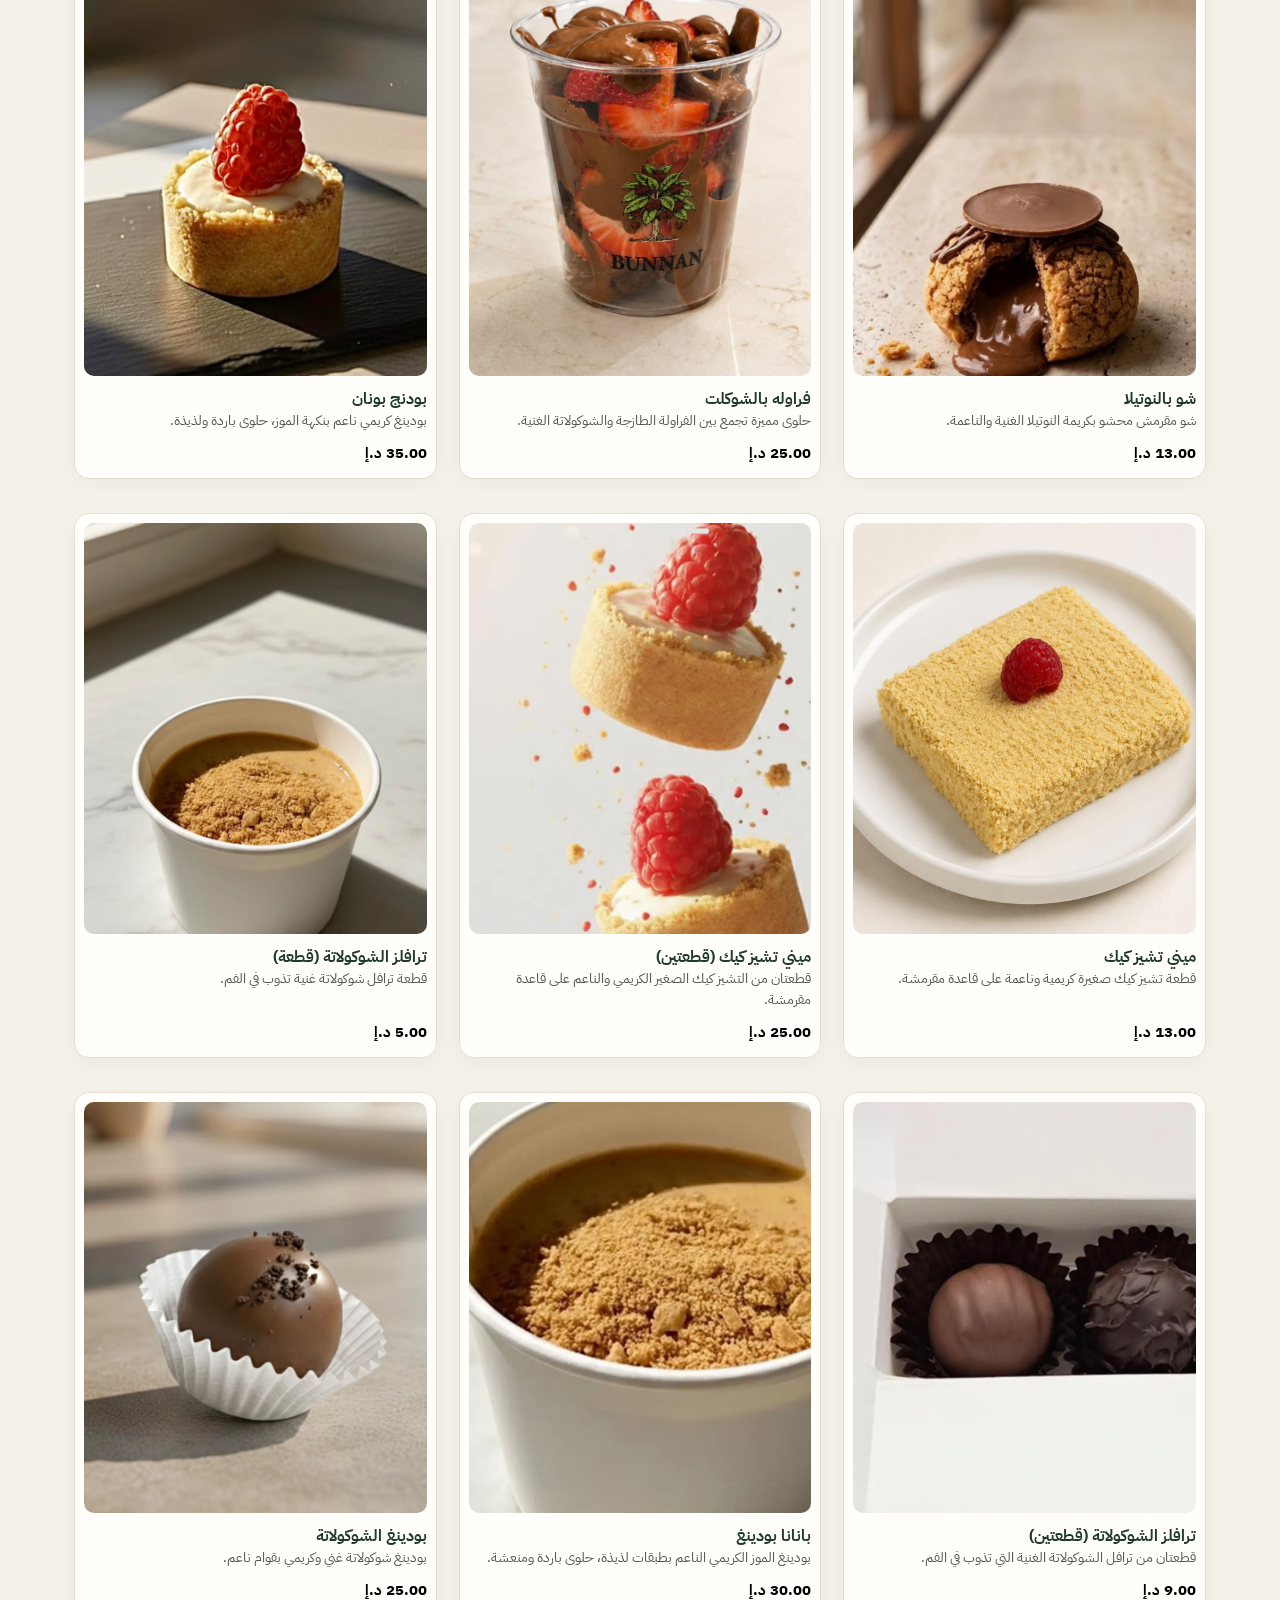
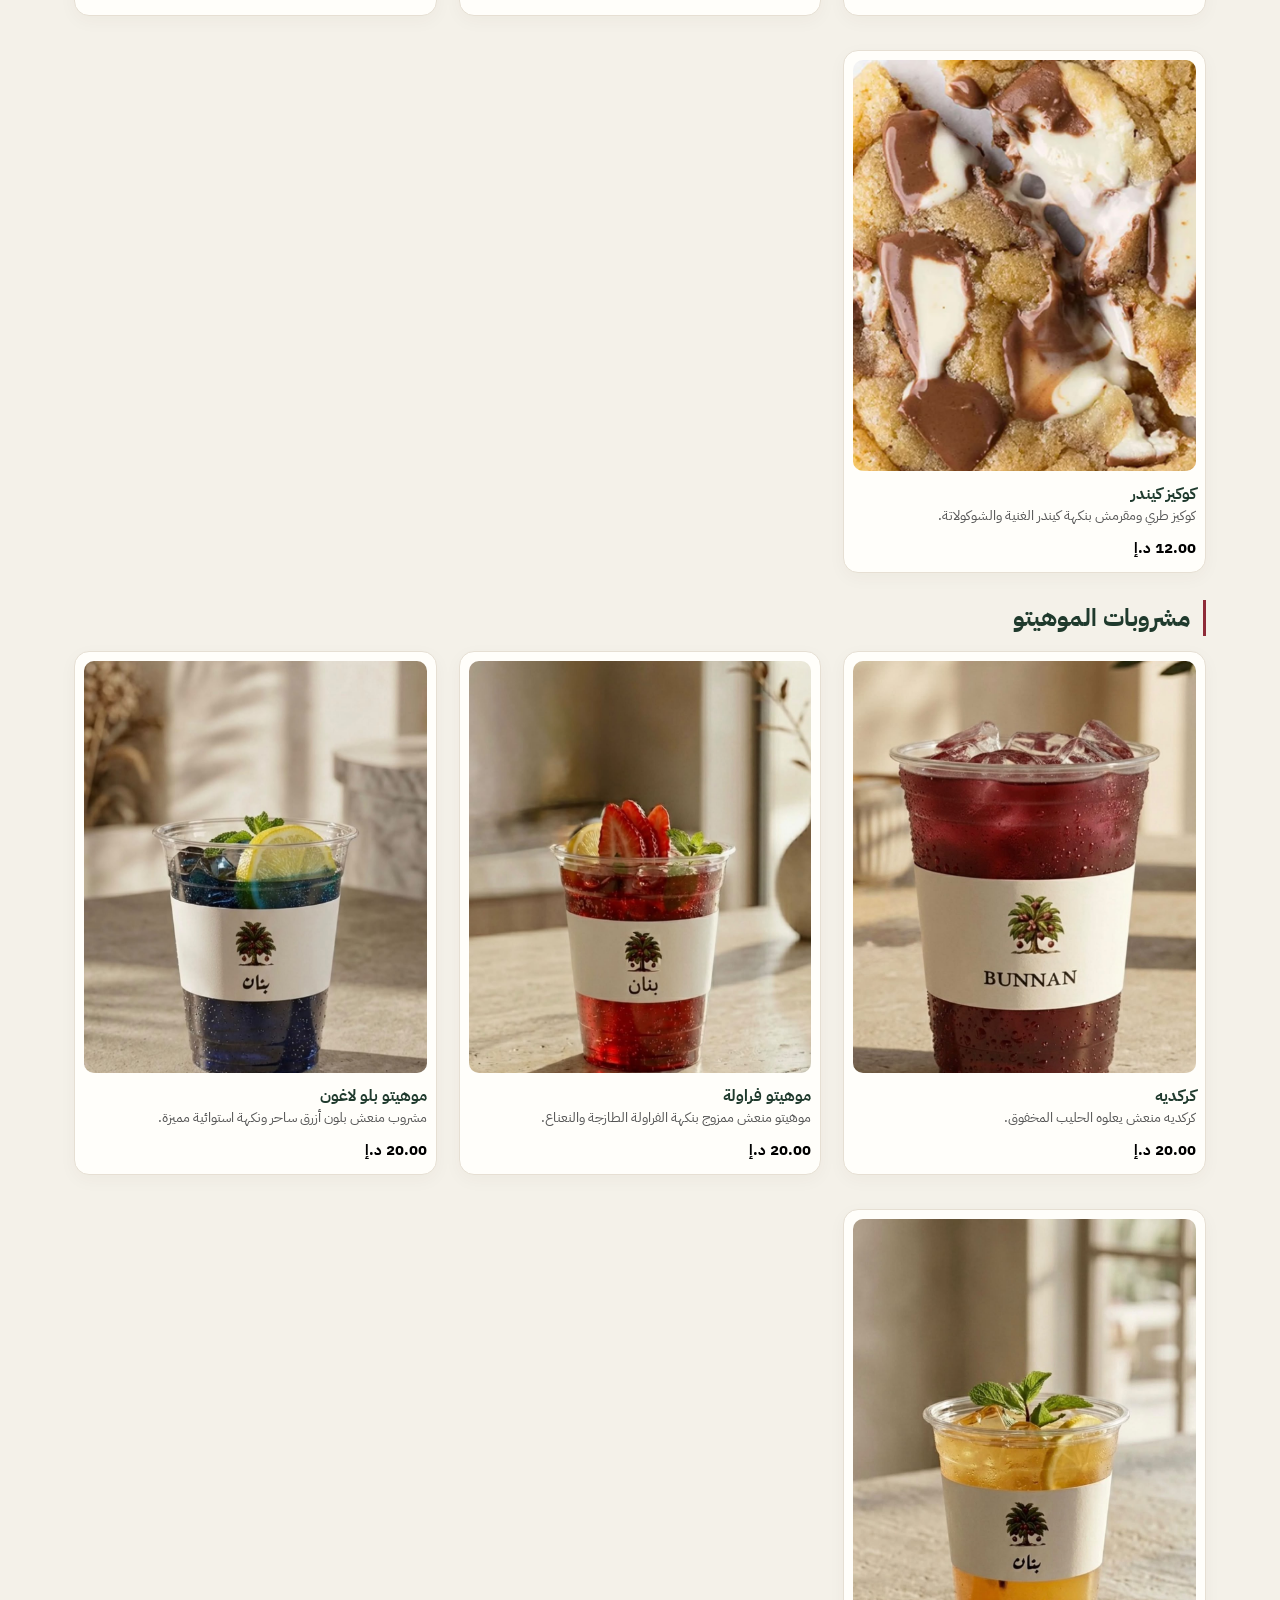
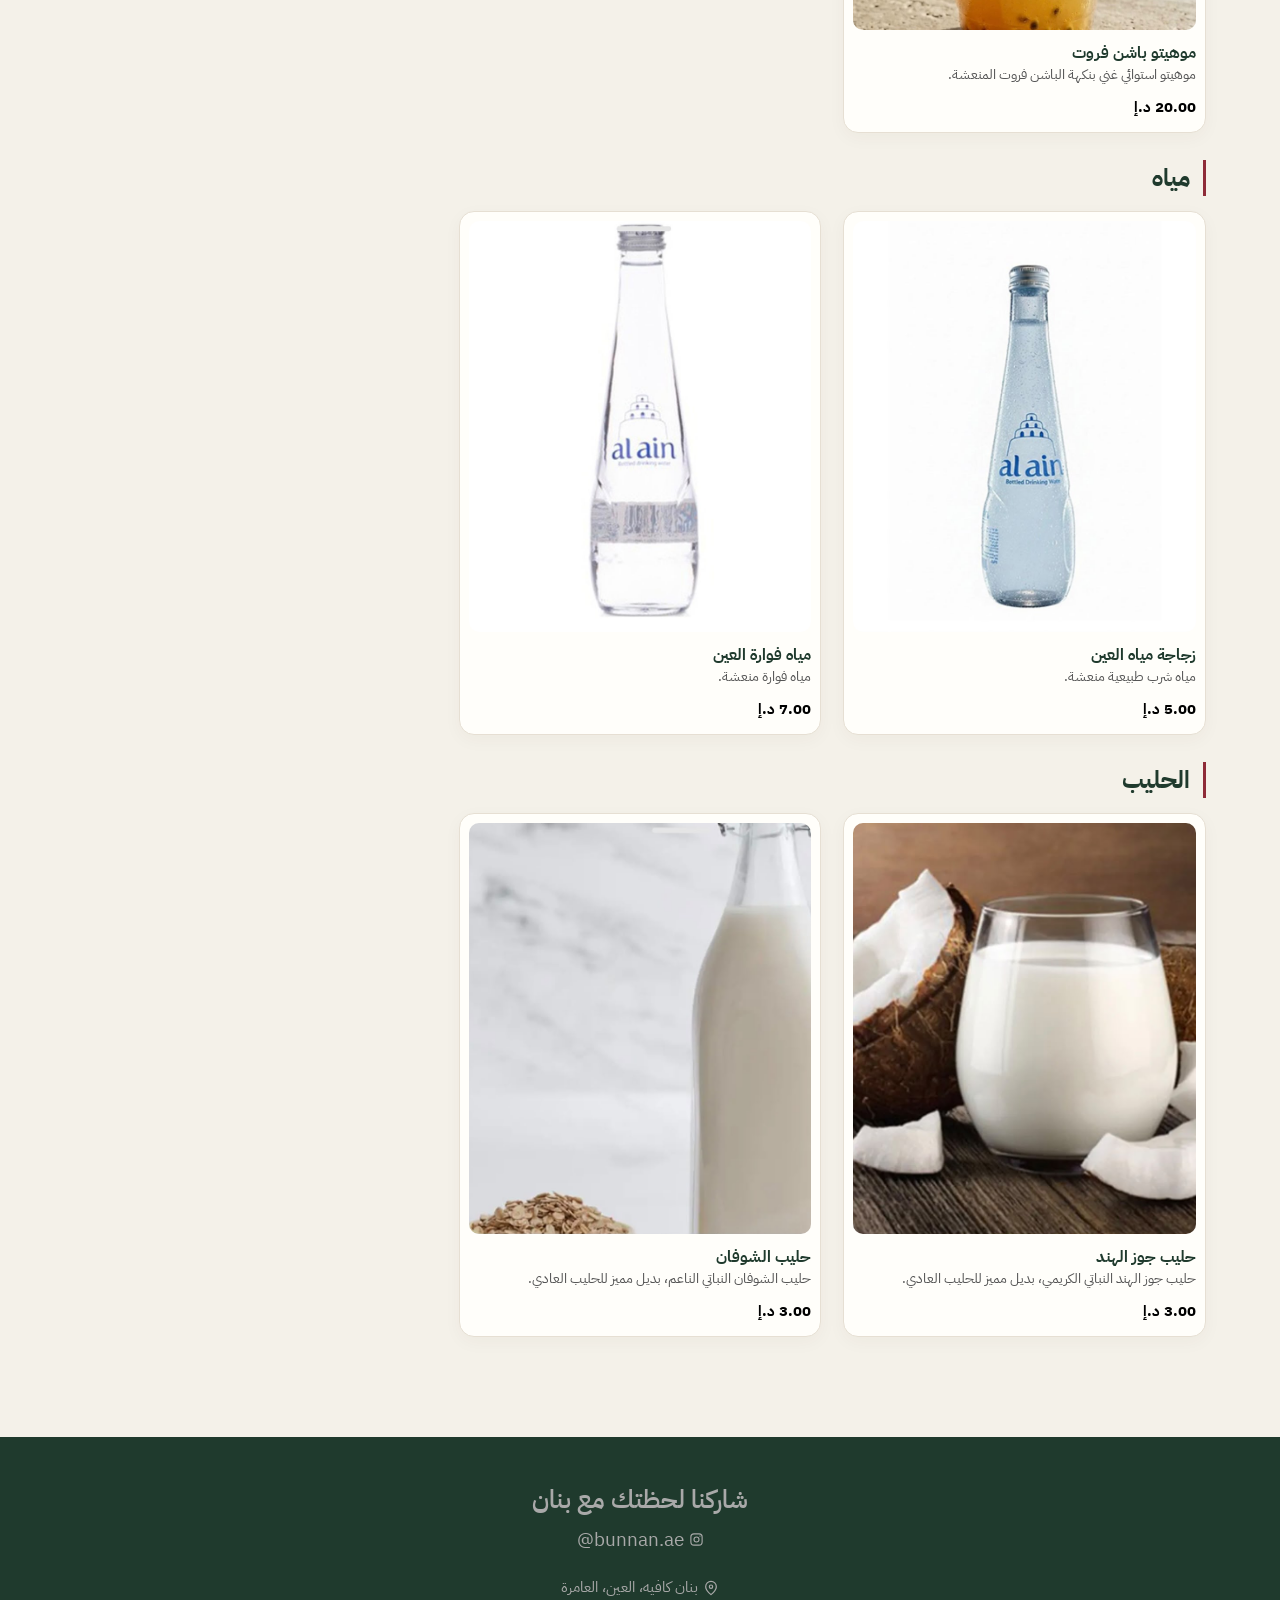
==== commit 9462b413: "Require bilingual menu item names Co-authored-by: Copilot <223556219+Copilot@users.noreply.github.co" ====
--- a/index.html
+++ b/index.html
@@ -61,9 +61,9 @@
     <span data-ar="بنان كافيه، العين، العامرة" data-en="Bunnan Coffee, Al Ain, Al Amrah">بنان كافيه، العين، العامرة</span>
   </a>
 </footer>
-<script src="menu.js?v=remove-hot-name-tags-20261007"></script>
+<script src="menu.js?v=bilingual-item-names-20261007"></script>
 <script src="supabase-config.js"></script>
 <script src="https://cdn.jsdelivr.net/npm/@supabase/supabase-js@2"></script>
-<script src="app.js?v=remove-hot-name-tags-20261007"></script>
+<script src="app.js?v=bilingual-item-names-20261007"></script>
 </body>
 </html>
